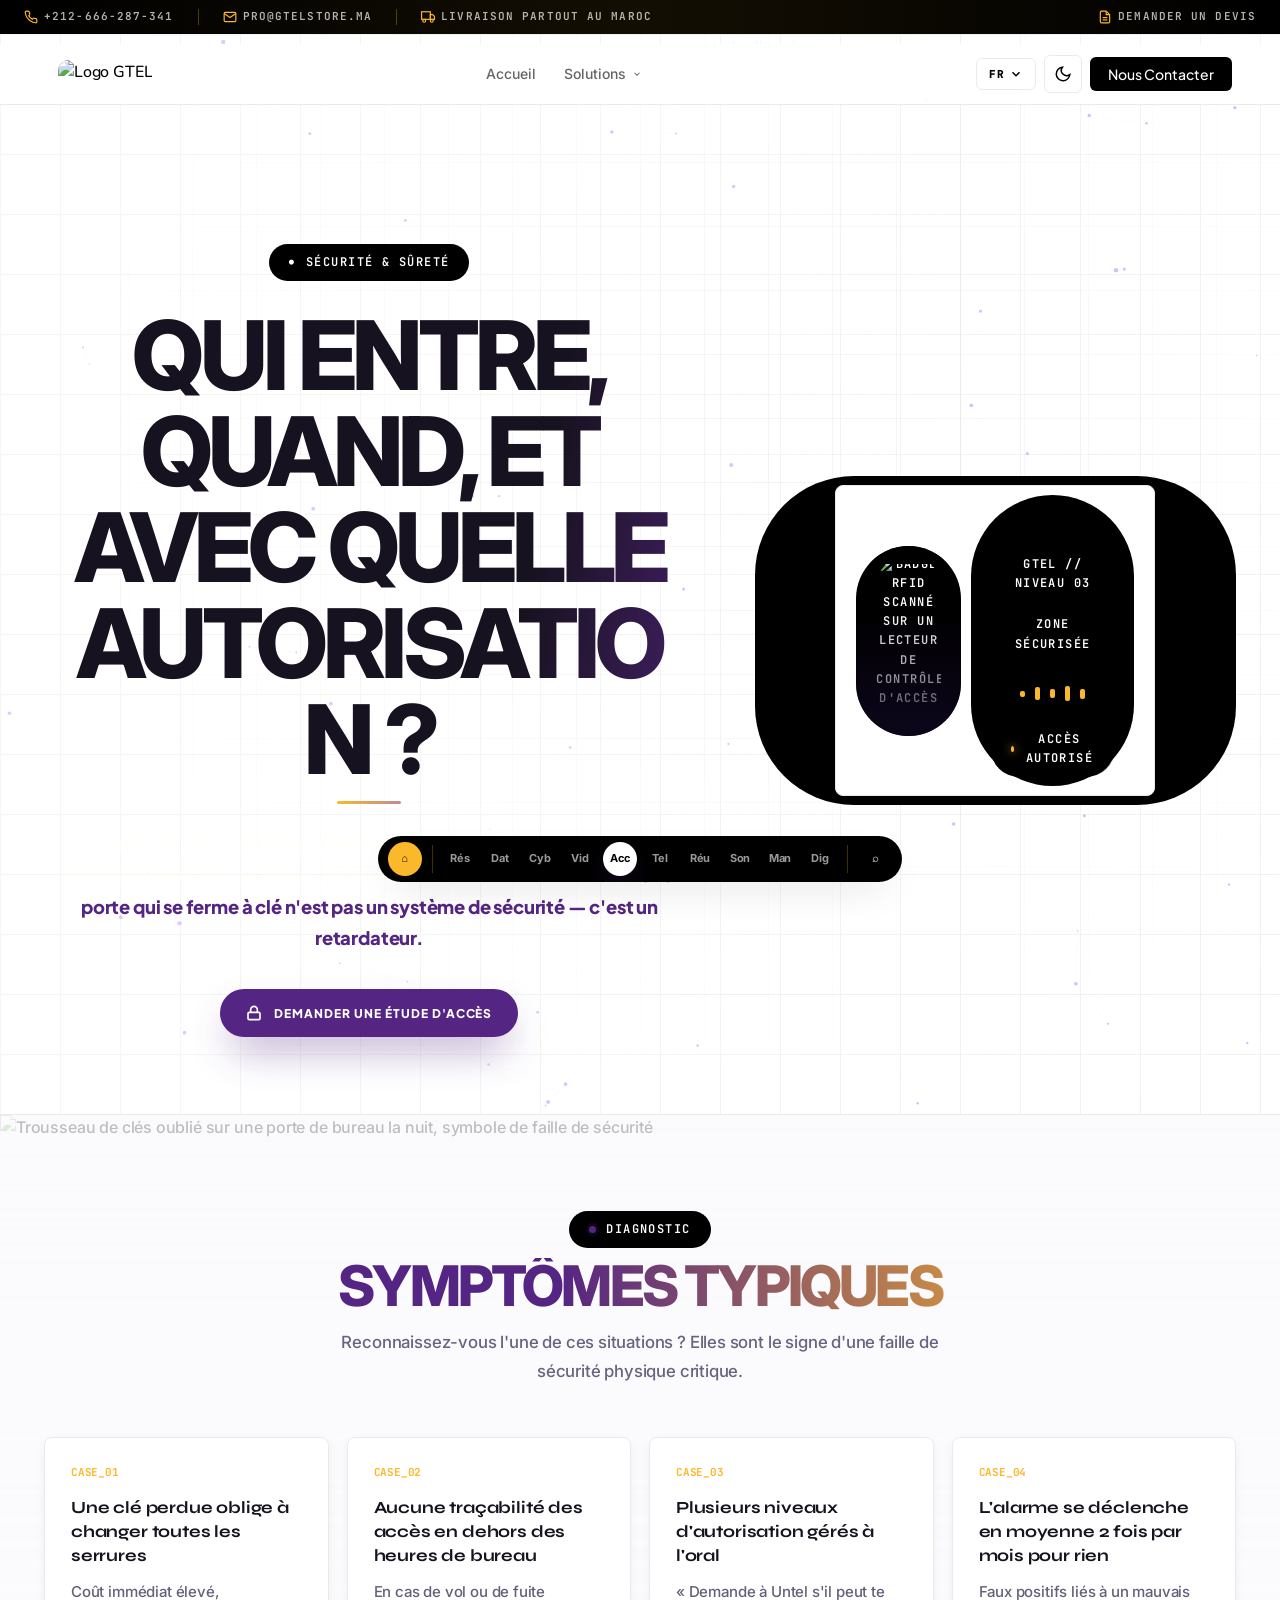
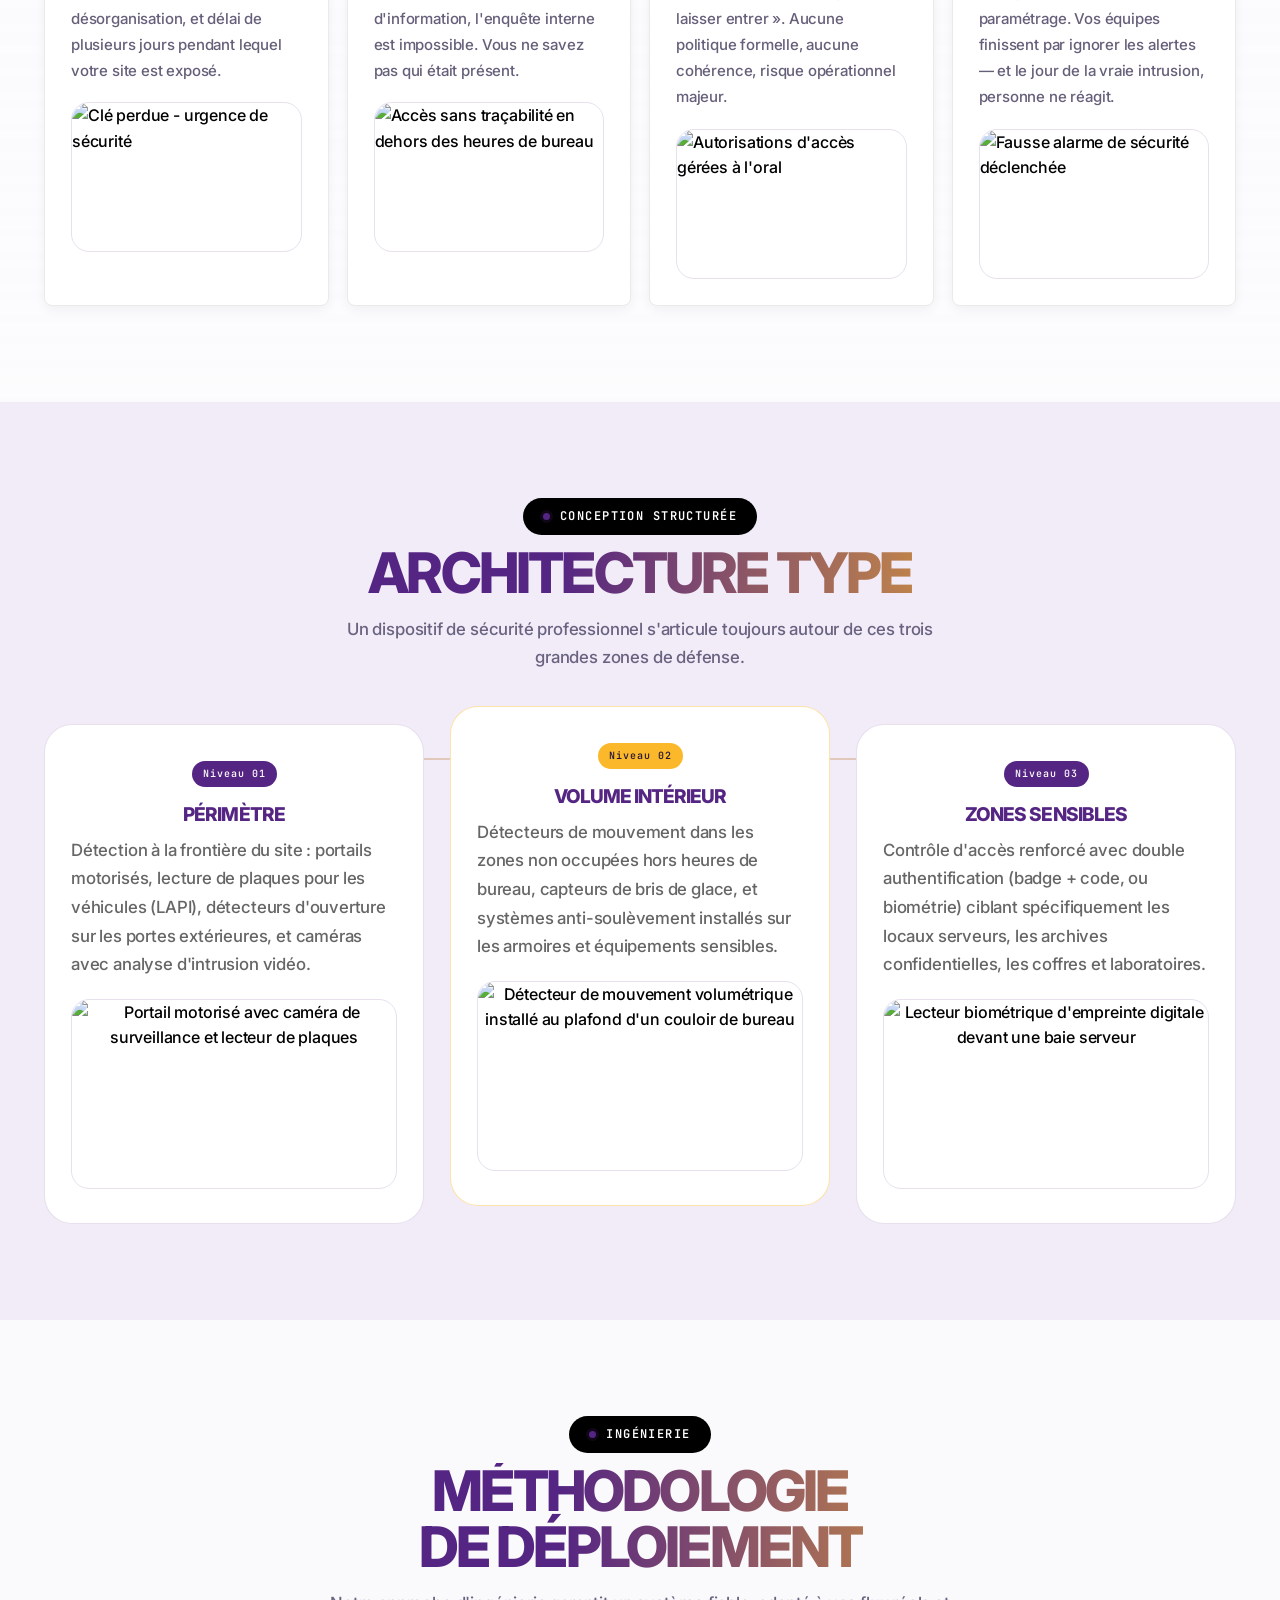
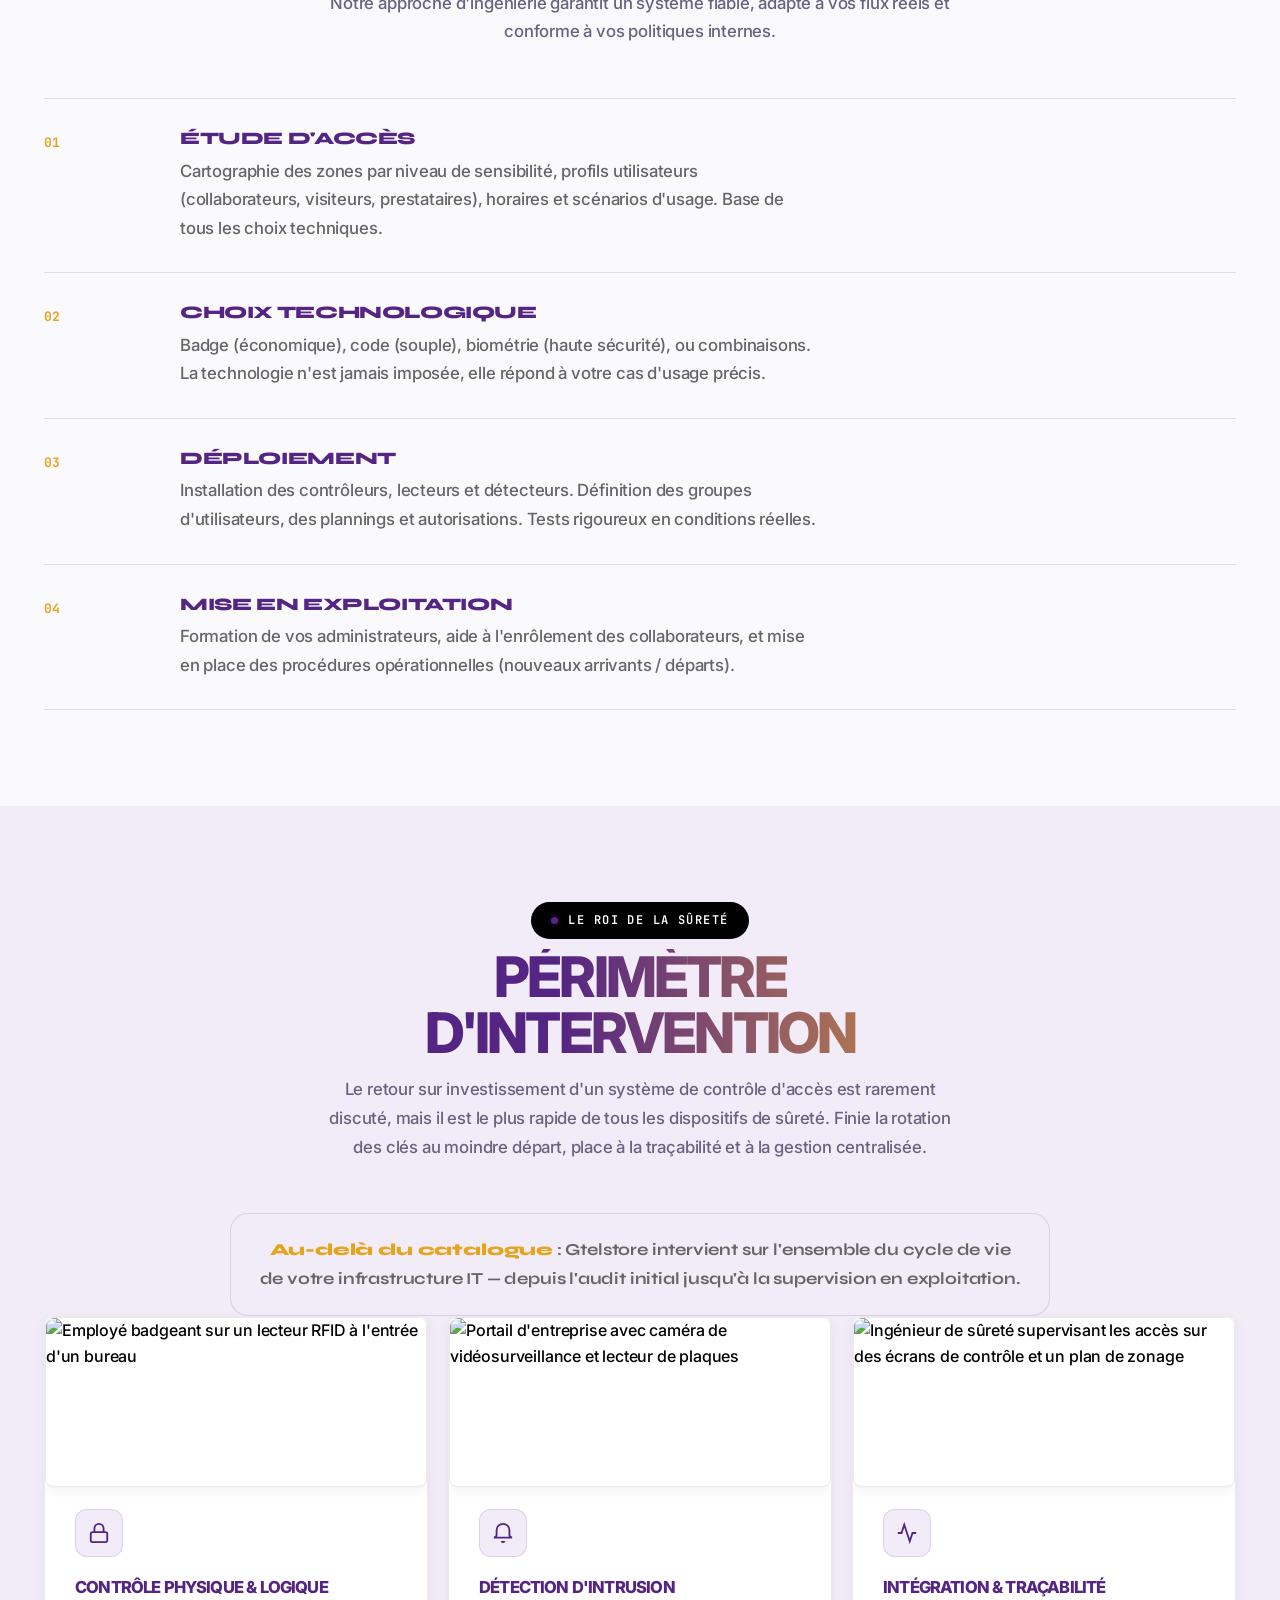
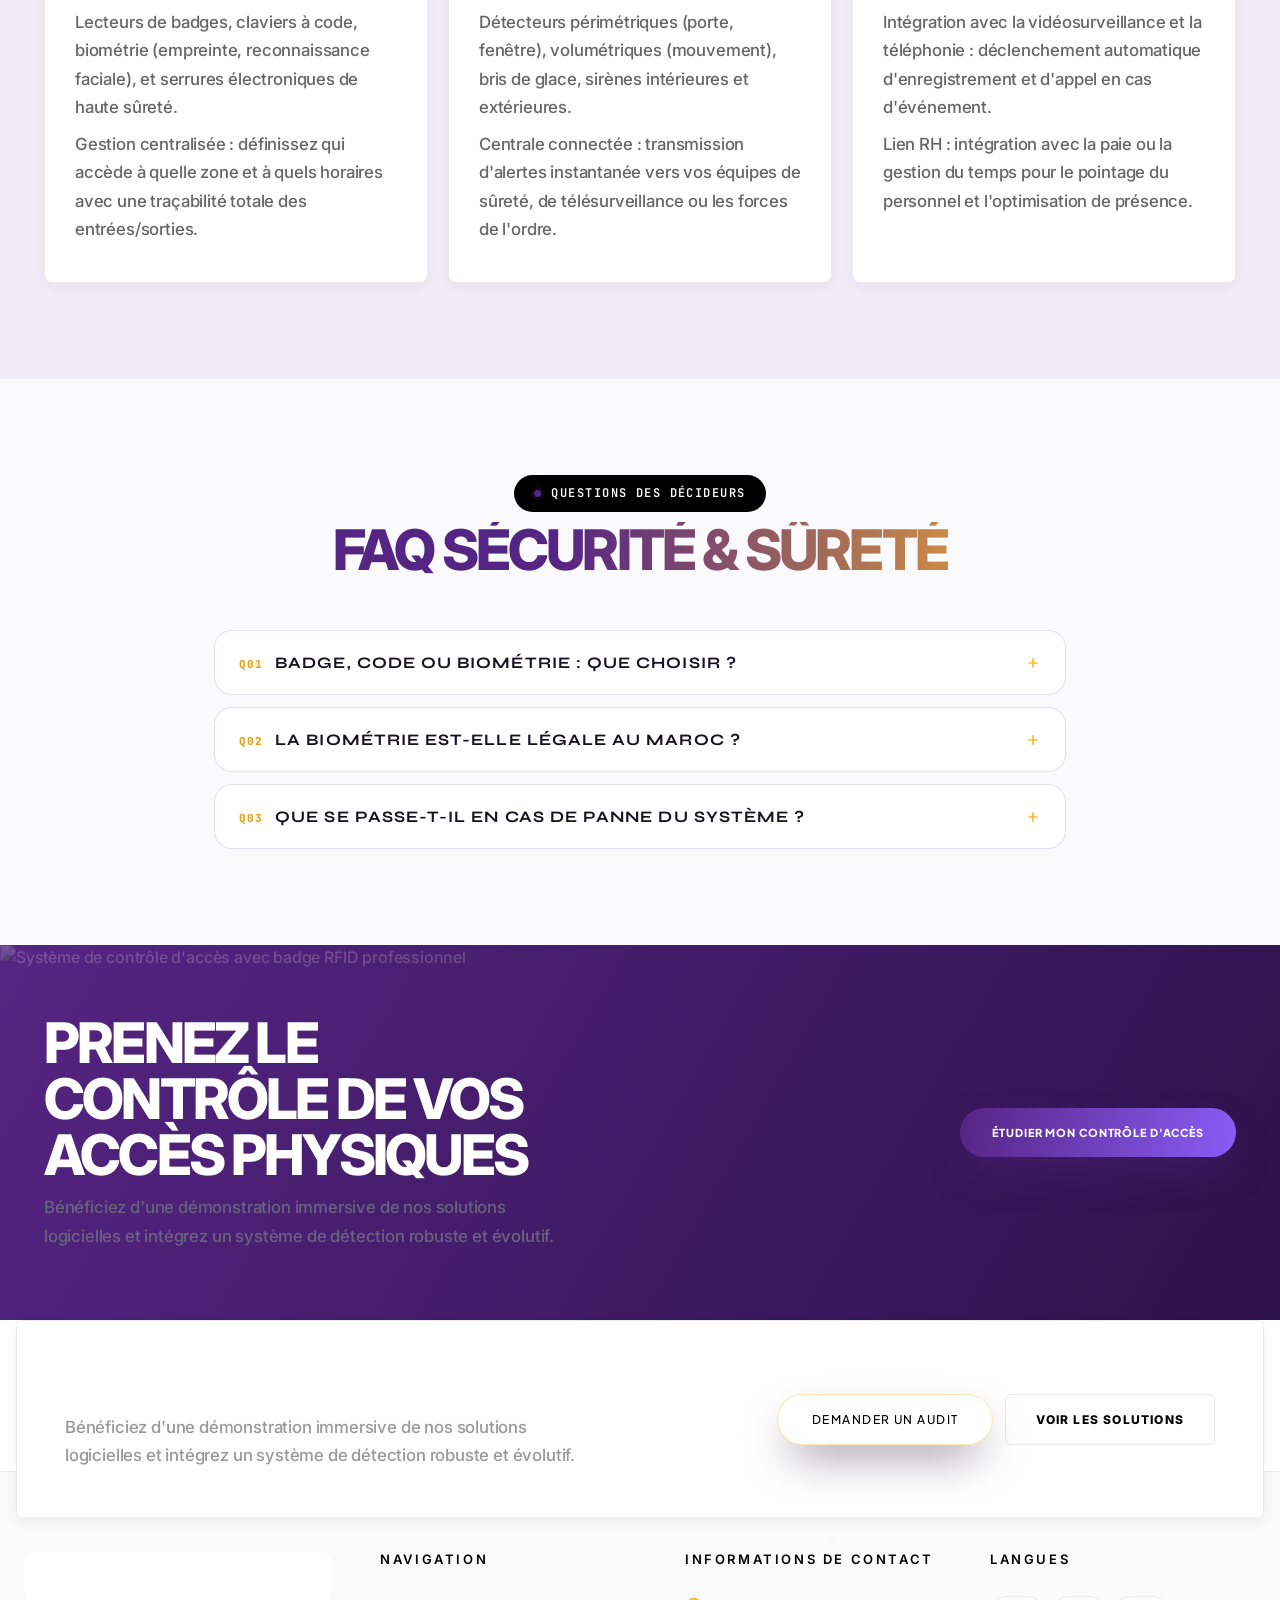
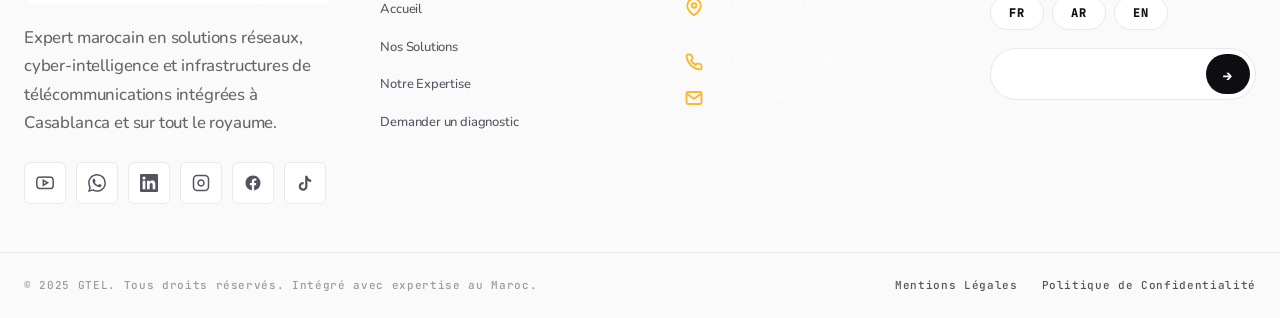
==== controle-acces.html @ 86f1c65b "Add files via upload" ====
<!DOCTYPE html>
<html lang="fr">
<head>
<meta charset="UTF-8">
<meta name="viewport" content="width=device-width, initial-scale=1.0">
<title>GTEL | Contrôle d'Accès & Détection d'Intrusion</title>
<meta name="description" content="Solutions de contrôle d'accès et détection d'intrusion : badges, biométrie, gestion des visiteurs, sécurité physique. Installation et maintenance pour entreprises au Maroc.">

<link rel="preconnect" href="https://fonts.googleapis.com">
<link rel="preconnect" href="https://fonts.gstatic.com" crossorigin>
<link href="https://fonts.googleapis.com/css2?family=Syne:wght@600;700;800&family=Nunito:wght@300;400;600;700;800&family=JetBrains+Mono:wght@400;500;600&display=swap" rel="stylesheet">

<link rel="stylesheet" href="styleca.css">

<script>document.documentElement.classList.add("gtel-shell-pending");</script>
<link rel="stylesheet" href="shared-components.css?v=3">
<link rel="stylesheet" href="gtel-unified-v5.css?v=6">
</head>
<body>

<!-- ============ HEADER ============ -->
<header id="site-header">
  <div class="header-bar">
    <a href="index.html" class="brand">
      <img src="image/image.webp" alt="Logo GTEL">
      <span class="badge-tag">DOSSIER://ACCESS</span>
    </a>

    <nav id="primary-nav">
      <a href="index.html" class="nav-link" data-i18n="nav.home">Accueil</a>
      <div class="has-drop">
        <a href="index.html#solutions" class="nav-link active" data-i18n="nav.solutions">Solutions</a>
        <div class="drop-panel">
          <a href="InfraDigitale.html" data-i18n="sol.infra">Infrastructure Digitale</a>
          <a href="infrastructure-reseau.html" data-i18n="sol.reseau">Infrastructure Réseau</a>
          <a href="datacenter.html" data-i18n="sol.datacenter">Datacenter</a>
          <a href="cybersecurite.html" data-i18n="sol.cyber">Cybersécurité</a>
          <a href="videosurveillance.html" data-i18n="sol.video">Vidéosurveillance</a>
          <a href="controle-acces.html" class="current" data-i18n="sol.acces">Contrôle d'Accès</a>
          <a href="telephonie-ip.html" data-i18n="sol.telephonie">Téléphonie IP</a>
          <a href="salles-reunion.html" data-i18n="sol.salles">Salles de Réunion</a>
          <a href="sonorisation.html" data-i18n="sol.sono">Sonorisation</a>
          <a href="services-manages.html" data-i18n="sol.manages">Services Managés</a>
        </div>
      </div>
    </nav>

    <div class="header-tools">
      <button class="icon-toggle" onclick="toggleTheme()" aria-label="Dark mode toggle">
        <svg class="moon" viewBox="0 0 24 24" fill="none" stroke="currentColor" stroke-width="2"><path d="M21 12.79A9 9 0 1 1 11.21 3 7 7 0 0 0 21 12.79z"></path></svg>
        <svg class="sun" viewBox="0 0 24 24" fill="none" stroke="currentColor" stroke-width="2"><circle cx="12" cy="12" r="5"></circle><line x1="12" y1="1" x2="12" y2="3"></line><line x1="12" y1="21" x2="12" y2="23"></line><line x1="4.22" y1="4.22" x2="5.64" y2="5.64"></line><line x1="18.36" y1="18.36" x2="19.78" y2="19.78"></line><line x1="1" y1="12" x2="3" y2="12"></line><line x1="21" y1="12" x2="23" y2="12"></line><line x1="4.22" y1="19.78" x2="5.64" y2="18.36"></line><line x1="18.36" y1="5.64" x2="19.78" y2="4.22"></line></svg>
      </button>

      <div class="lang-switcher">
        <button class="lang-current" id="current-lang-btn">
          <span id="current-lang-flag">🇫🇷</span>
          <span id="current-lang-code">FR</span>
        </button>
        <div class="lang-menu">
          <button class="lang-item" data-lang="fr" onclick="changeLanguage('fr')"><span>🇫🇷</span><span>Français</span></button>
          <button class="lang-item" data-lang="ar" onclick="changeLanguage('ar')"><span>🇲🇦</span><span>العربية</span></button>
          <button class="lang-item" data-lang="en" onclick="changeLanguage('en')"><span>🇬🇧</span><span>English</span></button>
        </div>
      </div>

      <button class="btn-cta" onclick="openQuoteModal('Contrôle d\'Accès')" data-i18n="nav.contact">Nous Contacter</button>

      <button id="mobile-toggle" aria-label="Menu"><span></span></button>
    </div>
  </div>
</header>

<div id="mobile-progress"><div id="mobile-progress-fill"></div></div>

<!-- ============ MOBILE FULLSCREEN MENU ============ -->
<div id="mobile-menu">
  <button id="mobile-close" aria-label="Fermer">&times;</button>
  <a href="index.html" data-i18n="nav.home">Accueil</a>
  <a href="index.html#solutions" data-i18n="nav.solutions">Solutions</a>
  <div class="sub-links">
    <a href="InfraDigitale.html" data-i18n="sol.infra">Infrastructure Digitale</a>
    <a href="infrastructure-reseau.html" data-i18n="sol.reseau">Infrastructure Réseau</a>
    <a href="datacenter.html" data-i18n="sol.datacenter">Datacenter</a>
    <a href="cybersecurite.html" data-i18n="sol.cyber">Cybersécurité</a>
    <a href="videosurveillance.html" data-i18n="sol.video">Vidéosurveillance</a>
    <a href="controle-acces.html" data-i18n="sol.acces">Contrôle d'Accès</a>
    <a href="telephonie-ip.html" data-i18n="sol.telephonie">Téléphonie IP</a>
    <a href="salles-reunion.html" data-i18n="sol.salles">Salles de Réunion</a>
    <a href="sonorisation.html" data-i18n="sol.sono">Sonorisation</a>
    <a href="services-manages.html" data-i18n="sol.manages">Services Managés</a>
  </div>
  <a href="#" onclick="openQuoteModal('Contrôle d\'Accès'); closeMobileMenu(); return false;" data-i18n="nav.contact">Nous Contacter</a>
</div>

<!-- ============ CLEARANCE RAIL (desktop signature nav) ============ -->
<nav id="clearance-rail">
  <div class="rail-node active" data-target="hero"><span class="rail-dot"></span><span class="rail-label" data-i18n="rail.hero">Accès</span></div>
  <div class="rail-node" data-target="diagnostic"><span class="rail-dot"></span><span class="rail-label" data-i18n="rail.diagnostic">Diagnostic</span></div>
  <div class="rail-node" data-target="zones"><span class="rail-dot"></span><span class="rail-label" data-i18n="rail.zones">Zones</span></div>
  <div class="rail-node" data-target="method"><span class="rail-dot"></span><span class="rail-label" data-i18n="rail.method">Méthode</span></div>
  <div class="rail-node" data-target="capabilities"><span class="rail-dot"></span><span class="rail-label" data-i18n="rail.capabilities">Capacités</span></div>
  <div class="rail-node" data-target="faq"><span class="rail-dot"></span><span class="rail-label" data-i18n="rail.faq">FAQ</span></div>
</nav>

<!-- ============ HERO ============ -->
<section id="hero">
  <canvas id="hero-canvas"></canvas>
  <div id="hero-photo-layer"><img src="image/badge-rfid-hero.webp" alt="Badge RFID sur lecteur de contrôle d'accès"></div>
  <div class="hero-grid-overlay"></div>
  <div class="wrap hero-inner">
    <div>
      <span class="hero-badge-chip" data-i18n="hero.badge">SÉCURITÉ & SÛRETÉ</span>
      <h1 data-i18n="hero.title">Qui entre, quand, et avec quelle autorisation ?</h1>
      <p class="hero-desc">
        <span data-i18n="hero.desc">Contrôle d'accès par badge, biométrie ou code, détection d'intrusion périmétrique et volumétrique, intégration avec la vidéosurveillance.</span>
        <strong data-i18n="hero.desc_strong"> Une porte qui se ferme à clé n'est pas un système de sécurité — c'est un retardateur.</strong>
      </p>
      <div class="hero-cta-row">
        <button class="scan-btn" onclick="openQuoteModal('Contrôle d\'Accès')">
          <svg width="16" height="16" viewBox="0 0 24 24" fill="none" stroke="currentColor" stroke-width="2.5"><rect x="3" y="11" width="18" height="11" rx="2"></rect><path d="M7 11V7a5 5 0 0 1 10 0v4"></path></svg>
          <span data-i18n="hero.cta">Demander une étude d'accès</span>
        </button>
      </div>
    </div>

    <div class="badge-visual">
      <div class="badge-card">
        <div class="badge-photo">
          <img src="image/badge-rfid-card.webp" alt="Badge RFID scanné sur un lecteur de contrôle d'accès">
          <span class="badge-scan-line"></span>
        </div>
        <div class="badge-body">
          <div class="badge-chip-icon"></div>
          <div class="badge-id" data-i18n="hero.badge_id">GTEL // NIVEAU 03</div>
          <div class="badge-name" data-i18n="hero.badge_name">ZONE SÉCURISÉE</div>
          <div class="badge-bars"><span></span><span></span><span></span><span></span><span></span></div>
          <div class="badge-status" data-i18n="hero.badge_status">ACCÈS AUTORISÉ</div>
        </div>
      </div>
    </div>
  </div>
</section>

<!-- ============ DIAGNOSTIC ============ -->
<section id="diagnostic">
  <div class="diag-bg"><img src="image/cle-oubliee-bg.webp" alt="Trousseau de clés oublié sur une porte de bureau la nuit, symbole de faille de sécurité"></div>
  <div class="wrap">
    <div class="section-head reveal">
      <span class="eyebrow" data-i18n="diag.eyebrow">Diagnostic</span>
      <h2 data-i18n="diag.title">Symptômes typiques</h2>
      <p data-i18n="diag.desc">Reconnaissez-vous l'une de ces situations ? Elles sont le signe d'une faille de sécurité physique critique.</p>
    </div>

    <div class="carousel-wrap" id="case-carousel-wrap">
      <button class="carousel-arrow prev" onclick="scrollCarousel('case-scroller',-1)" aria-label="Cas précédent" type="button">
        <svg viewBox="0 0 24 24" fill="none" stroke="currentColor" stroke-width="2.5"><polyline points="15 18 9 12 15 6"></polyline></svg>
      </button>
      <div class="case-scroller" id="case-scroller">
      <div class="case-card reveal">
        <span class="case-num">CASE_01</span>
        <div class="case-problem" data-i18n="diag1.problem">Une clé perdue oblige à changer toutes les serrures</div>
        <div class="case-impact" data-i18n="diag1.impact">Coût immédiat élevé, désorganisation, et délai de plusieurs jours pendant lequel votre site est exposé.</div>
        <div class="case-photo"><img src="image/ca1.webp" alt="Clé perdue - urgence de sécurité" loading="lazy"></div>
      </div>
      <div class="case-card reveal">
        <span class="case-num">CASE_02</span>
        <div class="case-problem" data-i18n="diag2.problem">Aucune traçabilité des accès en dehors des heures de bureau</div>
        <div class="case-impact" data-i18n="diag2.impact">En cas de vol ou de fuite d'information, l'enquête interne est impossible. Vous ne savez pas qui était présent.</div>
        <div class="case-photo"><img src="image/ca2.webp" alt="Accès sans traçabilité en dehors des heures de bureau" loading="lazy"></div>
      </div>
      <div class="case-card reveal">
        <span class="case-num">CASE_03</span>
        <div class="case-problem" data-i18n="diag3.problem">Plusieurs niveaux d'autorisation gérés à l'oral</div>
        <div class="case-impact" data-i18n="diag3.impact">« Demande à Untel s'il peut te laisser entrer ». Aucune politique formelle, aucune cohérence, risque opérationnel majeur.</div>
        <div class="case-photo"><img src="image/ca3.webp" alt="Autorisations d'accès gérées à l'oral" loading="lazy"></div>
      </div>
      <div class="case-card reveal">
        <span class="case-num">CASE_04</span>
        <div class="case-problem" data-i18n="diag4.problem">L'alarme se déclenche en moyenne 2 fois par mois pour rien</div>
        <div class="case-impact" data-i18n="diag4.impact">Faux positifs liés à un mauvais paramétrage. Vos équipes finissent par ignorer les alertes — et le jour de la vraie intrusion, personne ne réagit.</div>
        <div class="case-photo"><img src="image/ca4.webp" alt="Fausse alarme de sécurité déclenchée" loading="lazy"></div>
      </div>
      </div>
      <button class="carousel-arrow next" onclick="scrollCarousel('case-scroller',1)" aria-label="Cas suivant" type="button">
        <svg viewBox="0 0 24 24" fill="none" stroke="currentColor" stroke-width="2.5"><polyline points="9 18 15 12 9 6"></polyline></svg>
      </button>
    </div>
  </div>
</section>

<!-- ============ ZONES / ARCHITECTURE ============ -->
<section id="zones">
  <div class="wrap">
    <div class="section-head reveal">
      <span class="eyebrow" data-i18n="zones.eyebrow">Conception structurée</span>
      <h2 data-i18n="zones.title">Architecture type</h2>
      <p data-i18n="zones.desc">Un dispositif de sécurité professionnel s'articule toujours autour de ces trois grandes zones de défense.</p>
    </div>

    <div class="zone-track reveal">
      <div class="carousel-wrap" id="zone-carousel-wrap">
        <button class="carousel-arrow prev" onclick="scrollCarousel('zone-list',-1)" aria-label="Zone précédente" type="button">
          <svg viewBox="0 0 24 24" fill="none" stroke="currentColor" stroke-width="2.5"><polyline points="15 18 9 12 15 6"></polyline></svg>
        </button>
      <div class="zone-list" id="zone-list">
        <div class="zone-item">
          <span class="zone-level-tag" data-i18n="zone1.tag">Niveau 01</span>
          <h3 data-i18n="zone1.title">Périmètre</h3>
          <p data-i18n="zone1.desc">Détection à la frontière du site : portails motorisés, lecture de plaques pour les véhicules (LAPI), détecteurs d'ouverture sur les portes extérieures, et caméras avec analyse d'intrusion vidéo.</p>
          <div class="zone-item-media"><img class="gtel-photo" src="image/portail-perimetre.webp" alt="Portail motorisé avec caméra de surveillance et lecteur de plaques"></div>
        </div>
        <div class="zone-item level-2">
          <span class="zone-level-tag" data-i18n="zone2.tag">Niveau 02</span>
          <h3 data-i18n="zone2.title">Volume Intérieur</h3>
          <p data-i18n="zone2.desc">Détecteurs de mouvement dans les zones non occupées hors heures de bureau, capteurs de bris de glace, et systèmes anti-soulèvement installés sur les armoires et équipements sensibles.</p>
          <div class="zone-item-media"><img class="gtel-photo" src="image/detecteur-mouvement.webp" alt="Détecteur de mouvement volumétrique installé au plafond d'un couloir de bureau"></div>
        </div>
        <div class="zone-item">
          <span class="zone-level-tag" data-i18n="zone3.tag">Niveau 03</span>
          <h3 data-i18n="zone3.title">Zones Sensibles</h3>
          <p data-i18n="zone3.desc">Contrôle d'accès renforcé avec double authentification (badge + code, ou biométrie) ciblant spécifiquement les locaux serveurs, les archives confidentielles, les coffres et laboratoires.</p>
          <div class="zone-item-media"><img class="gtel-photo" src="image/biometrie-empreinte.webp" alt="Lecteur biométrique d'empreinte digitale devant une baie serveur"></div>
        </div>
      </div>
        <button class="carousel-arrow next" onclick="scrollCarousel('zone-list',1)" aria-label="Zone suivante" type="button">
          <svg viewBox="0 0 24 24" fill="none" stroke="currentColor" stroke-width="2.5"><polyline points="9 18 15 12 9 6"></polyline></svg>
        </button>
      </div>
    </div>
  </div>
</section>

<!-- ============ METHOD ============ -->
<section id="method">
  <div class="wrap">
    <div class="section-head reveal">
      <span class="eyebrow" data-i18n="method.eyebrow">Ingénierie</span>
      <h2 data-i18n="method.title">Méthodologie de déploiement</h2>
      <p data-i18n="method.desc">Notre approche d'ingénierie garantit un système fiable, adapté à vos flux réels et conforme à vos politiques internes.</p>
    </div>

    <div class="timeline reveal">
      <div class="tl-step">
        <div class="tl-num">01</div>
        <div class="tl-body"><h4 data-i18n="step1.title">Étude d'accès</h4><p data-i18n="step1.desc">Cartographie des zones par niveau de sensibilité, profils utilisateurs (collaborateurs, visiteurs, prestataires), horaires et scénarios d'usage. Base de tous les choix techniques.</p></div>
      </div>
      <div class="tl-step">
        <div class="tl-num">02</div>
        <div class="tl-body"><h4 data-i18n="step2.title">Choix technologique</h4><p data-i18n="step2.desc">Badge (économique), code (souple), biométrie (haute sécurité), ou combinaisons. La technologie n'est jamais imposée, elle répond à votre cas d'usage précis.</p></div>
      </div>
      <div class="tl-step">
        <div class="tl-num">03</div>
        <div class="tl-body"><h4 data-i18n="step3.title">Déploiement</h4><p data-i18n="step3.desc">Installation des contrôleurs, lecteurs et détecteurs. Définition des groupes d'utilisateurs, des plannings et autorisations. Tests rigoureux en conditions réelles.</p></div>
      </div>
      <div class="tl-step">
        <div class="tl-num">04</div>
        <div class="tl-body"><h4 data-i18n="step4.title">Mise en exploitation</h4><p data-i18n="step4.desc">Formation de vos administrateurs, aide à l'enrôlement des collaborateurs, et mise en place des procédures opérationnelles (nouveaux arrivants / départs).</p></div>
      </div>
    </div>
  </div>
</section>

<!-- ============ CAPABILITIES ============ -->
<section id="capabilities">
  <div class="wrap">
    <div class="section-head reveal">
      <span class="eyebrow" data-i18n="cap.eyebrow">Le ROI de la sûreté</span>
      <h2 data-i18n="cap.title">Périmètre d'intervention</h2>
      <p data-i18n="cap.desc">Le retour sur investissement d'un système de contrôle d'accès est rarement discuté, mais il est le plus rapide de tous les dispositifs de sûreté. Finie la rotation des clés au moindre départ, place à la traçabilité et à la gestion centralisée.</p>
    </div>

    <div class="catalog-statement reveal">
      <p><strong>Au-delà du catalogue</strong> : Gtelstore intervient sur l'ensemble du cycle de vie de votre infrastructure IT — depuis l'audit initial jusqu'à la supervision en exploitation.</p>
    </div>

    <div class="spec-scroller">
      <div class="spec-card reveal">
        <div class="spec-card-media"><img class="gtel-photo" src="image/badge-rfid-capabilities.webp" alt="Employé badgeant sur un lecteur RFID à l'entrée d'un bureau"></div>
        <div class="spec-icon"><svg viewBox="0 0 24 24" fill="none" stroke="currentColor" stroke-width="2"><rect x="3" y="11" width="18" height="11" rx="2" ry="2"></rect><path d="M7 11V7a5 5 0 0 1 10 0v4"></path></svg></div>
        <h3 data-i18n="cap1.title">Contrôle Physique & Logique</h3>
        <p data-i18n="cap1.desc1">Lecteurs de badges, claviers à code, biométrie (empreinte, reconnaissance faciale), et serrures électroniques de haute sûreté.</p>
        <p data-i18n="cap1.desc2">Gestion centralisée : définissez qui accède à quelle zone et à quels horaires avec une traçabilité totale des entrées/sorties.</p>
      </div>
      <div class="spec-card reveal">
        <div class="spec-card-media"><img class="gtel-photo" src="image/portail-intrusion.webp" alt="Portail d'entreprise avec caméra de vidéosurveillance et lecteur de plaques"></div>
        <div class="spec-icon"><svg viewBox="0 0 24 24" fill="none" stroke="currentColor" stroke-width="2"><path d="M22 17H2a3 3 0 0 0 3-3V9a7 7 0 0 1 14 0v5a3 3 0 0 0 3 3zm-8.27 4a2 2 0 0 1-3.46 0"></path></svg></div>
        <h3 data-i18n="cap2.title">Détection d'Intrusion</h3>
        <p data-i18n="cap2.desc1">Détecteurs périmétriques (porte, fenêtre), volumétriques (mouvement), bris de glace, sirènes intérieures et extérieures.</p>
        <p data-i18n="cap2.desc2">Centrale connectée : transmission d'alertes instantanée vers vos équipes de sûreté, de télésurveillance ou les forces de l'ordre.</p>
      </div>
      <div class="spec-card reveal">
        <div class="spec-card-media"><img class="gtel-photo" src="image/salle-controle.webp" alt="Ingénieur de sûreté supervisant les accès sur des écrans de contrôle et un plan de zonage"></div>
        <div class="spec-icon"><svg viewBox="0 0 24 24" fill="none" stroke="currentColor" stroke-width="2"><polyline points="22 12 18 12 15 21 9 3 6 12 2 12"></polyline></svg></div>
        <h3 data-i18n="cap3.title">Intégration & Traçabilité</h3>
        <p data-i18n="cap3.desc1">Intégration avec la vidéosurveillance et la téléphonie : déclenchement automatique d'enregistrement et d'appel en cas d'événement.</p>
        <p data-i18n="cap3.desc2">Lien RH : intégration avec la paie ou la gestion du temps pour le pointage du personnel et l'optimisation de présence.</p>
      </div>
    </div>
  </div>
</section>

<!-- ============ FAQ ============ -->
<section id="faq">
  <div class="wrap" style="max-width:900px;">
    <div class="section-head reveal">
      <span class="eyebrow" data-i18n="faq.eyebrow">Questions des décideurs</span>
      <h2 data-i18n="faq.title">FAQ Sécurité & Sûreté</h2>
    </div>

    <div class="faq-list reveal">
      <div class="faq-row">
        <button class="faq-q" aria-expanded="false" onclick="toggleFAQ(this)">
          <span><span class="q-index">Q01</span><span class="q-text" data-i18n="faq1.q">Badge, code ou biométrie : que choisir ?</span></span>
          <svg class="faq-icon" viewBox="0 0 24 24" fill="none" stroke="currentColor" stroke-width="2.5"><line x1="12" y1="5" x2="12" y2="19"></line><line x1="5" y1="12" x2="19" y2="12"></line></svg>
        </button>
        <div class="faq-a"><p data-i18n="faq1.a">Le badge reste le standard pour 80 % des cas (économique, fiable, gérable à grande échelle). Le code est intéressant en complément (visiteurs, prestataires temporaires). La biométrie se justifie pour les zones critiques (datacenter, coffres, zones de production sensibles) où le risque de prêt de badge est inacceptable. Le bon choix est souvent une combinaison de ces technologies selon les zones.</p></div>
      </div>
      <div class="faq-row">
        <button class="faq-q" aria-expanded="false" onclick="toggleFAQ(this)">
          <span><span class="q-index">Q02</span><span class="q-text" data-i18n="faq2.q">La biométrie est-elle légale au Maroc ?</span></span>
          <svg class="faq-icon" viewBox="0 0 24 24" fill="none" stroke="currentColor" stroke-width="2.5"><line x1="12" y1="5" x2="12" y2="19"></line><line x1="5" y1="12" x2="19" y2="12"></line></svg>
        </button>
        <div class="faq-a"><p data-i18n="faq2.a">Oui, sous conditions. La CNDP encadre strictement l'usage de la biométrie : nécessité, proportionnalité, déclaration préalable et durée de conservation. Nous vous accompagnons techniquement dans cette démarche de conformité. Pour la majorité des cas (contrôle d'accès en zone très sensible), c'est parfaitement réalisable.</p></div>
      </div>
      <div class="faq-row">
        <button class="faq-q" aria-expanded="false" onclick="toggleFAQ(this)">
          <span><span class="q-index">Q03</span><span class="q-text" data-i18n="faq3.q">Que se passe-t-il en cas de panne du système ?</span></span>
          <svg class="faq-icon" viewBox="0 0 24 24" fill="none" stroke="currentColor" stroke-width="2.5"><line x1="12" y1="5" x2="12" y2="19"></line><line x1="5" y1="12" x2="19" y2="12"></line></svg>
        </button>
        <div class="faq-a"><p data-i18n="faq3.a">Tous les systèmes professionnels intègrent une logique de défaillance sécurisée. Selon le paramétrage et la réglementation incendie, en cas de panne d'alimentation, les portes restent fermées (pour les zones hautement sensibles) ou s'ouvrent (pour les issues de secours). De plus, les contrôleurs de portes disposent d'une mémoire locale et de batteries qui leur permettent de fonctionner en totale autonomie même si le serveur central est indisponible.</p></div>
      </div>
    </div>
  </div>
</section>

<!-- ============ CTA FINAL ============ -->
<section id="cta-final">
  <div id="cta-final-photo"><img src="image/badge-rfid-cta.webp" alt="Système de contrôle d'accès avec badge RFID professionnel"></div>
  <div class="wrap cta-inner">
    <div>
      <h2 data-i18n="cta.title">Prenez le contrôle de vos accès physiques</h2>
      <p data-i18n="cta.desc">Bénéficiez d'une démonstration immersive de nos solutions logicielles et intégrez un système de détection robuste et évolutif.</p>
    </div>
    <button class="btn-cta gold" onclick="openQuoteModal('Contrôle d\'Accès')" data-i18n="cta.button">Étudier mon contrôle d'accès</button>
  </div>
</section>

<!-- ============ FOOTER ============ -->
<footer>
  <div class="wrap">
    <div class="footer-grid">
      <div>
        <a href="index.html"><img src="https://gtelstore.ma/wp-content/uploads/2024/10/GTEL-STORE-BLANC.png" alt="Logo GTEL"></a>
        <p data-i18n="footer.desc">Expert marocain en solutions réseaux, cyber-intelligence et infrastructures de télécommunications intégrées à Casablanca et sur tout le royaume.</p>
        <div class="social-row">
          <a href="https://web.facebook.com/GtelecomTech?_rdc=1&_rdr#" target="_blank" aria-label="Facebook"><svg viewBox="0 0 24 24" fill="currentColor"><path d="M18 2h-3a5 5 0 0 0-5 5v3H7v4h3v8h4v-8h3l1-4h-4V7a1 1 0 0 1 1-1h3z"></path></svg></a>
          <a href="https://ma.linkedin.com/company/gtelstore" target="_blank" aria-label="LinkedIn"><svg viewBox="0 0 24 24" fill="currentColor"><path d="M16 8a6 6 0 0 1 6 6v7h-4v-7a2 2 0 0 0-2-2 2 2 0 0 0-2 2v7h-4v-7a6 6 0 0 1 6-6z"></path><rect x="2" y="9" width="4" height="12"></rect><circle cx="4" cy="4" r="2"></circle></svg></a>
          <a href="https://www.instagram.com/gtelstore/" target="_blank" aria-label="Instagram"><svg viewBox="0 0 24 24" fill="none" stroke="currentColor" stroke-width="2"><rect x="2" y="2" width="20" height="20" rx="5" ry="5"></rect><path d="M16 11.37A4 4 0 1 1 12.63 8 4 4 0 0 1 16 11.37z"></path><line x1="17.5" y1="6.5" x2="17.51" y2="6.5"></line></svg></a>
          <a href="https://www.tiktok.com/@gtelstore" target="_blank" aria-label="TikTok"><svg viewBox="0 0 24 24" fill="currentColor"><path d="M9 12a4 4 0 1 0 4 4V4a5 5 0 0 0 5 5v4a9 9 0 1 1-9-9z"></path></svg></a>
          <a href="https://www.youtube.com/channel/UCglE90LPV-4MBtI3njcxhLA" target="_blank" aria-label="YouTube">
  <svg viewBox="0 0 24 24" fill="currentColor" width="24" height="24">
    <path d="M23.498 6.186a3.016 3.016 0 0 0-2.122-2.136C19.505 3.545 12 3.545 12 3.545s-7.505 0-9.377.505A3.017 3.017 0 0 0 .502 6.186C0 8.07 0 12 0 12s0 3.93.502 5.814a3.016 3.016 0 0 0 2.122 2.136c1.871.505 9.376.505 9.376.505s7.505 0 9.377-.505a3.015 3.015 0 0 0 2.122-2.136C24 15.93 24 12 24 12s0-3.93-.502-5.814zM9.545 15.568V8.432L15.818 12l-6.273 3.568z"/>
  </svg>
</a>
<a href="https://web.whatsapp.com/send?phone=+212%20666-287341" target="_blank" aria-label="WhatsApp"><svg viewBox="0 0 24 24" fill="currentColor"><path d="M17.472 14.382c-.297-.149-1.758-.867-2.03-.967-.273-.099-.471-.148-.67.15-.197.297-.767.966-.94 1.164-.173.199-.347.223-.644.075-.297-.15-1.255-.463-2.39-1.475-.883-.788-1.48-1.761-1.653-2.059-.173-.297-.018-.458.13-.606.134-.133.298-.347.446-.52.149-.174.198-.298.298-.497.099-.198.05-.371-.025-.52-.075-.149-.669-1.612-.916-2.207-.242-.579-.487-.5-.669-.51-.173-.008-.371-.01-.57-.01-.198 0-.52.074-.792.372-.272.297-1.04 1.016-1.04 2.479 0 1.462 1.065 2.875 1.213 3.074.149.198 2.096 3.2 5.077 4.487.709.306 1.262.489 1.694.625.712.227 1.36.195 1.871.118.571-.085 1.758-.719 2.006-1.413.248-.694.248-1.289.173-1.413-.074-.124-.272-.198-.57-.347m-5.421 7.403h-.004a9.87 9.87 0 0 1-5.031-1.378l-.361-.214-3.741.982.998-3.648-.235-.374a9.86 9.86 0 0 1-1.51-5.26c.001-5.45 4.436-9.884 9.888-9.884 2.64 0 5.122 1.03 6.988 2.898a9.825 9.825 0 0 1 2.893 6.994c-.003 5.45-4.437 9.884-9.885 9.884m8.413-18.297A11.815 11.815 0 0 0 12.05 0C5.495 0 .16 5.335.157 11.892c0 2.096.547 4.142 1.588 5.945L.057 24l6.305-1.654a11.882 11.882 0 0 0 5.683 1.448h.005c6.554 0 11.89-5.335 11.893-11.893a11.821 11.821 0 0 0-3.48-8.413z"></path></svg></a>
        </div>
      </div>

      <div>
        <h4 data-i18n="footer.nav_title">Navigation</h4>
        <ul>
          <li><a href="index.html" data-i18n="footer.nav_home">Accueil</a></li>
          <li><a href="index.html#solutions" data-i18n="footer.nav_solutions">Nos Solutions</a></li>
          <li><a href="#" onclick="openQuoteModal('Devis Footer'); return false;" data-i18n="footer.nav_diag">Demander un diagnostic</a></li>
        </ul>
      </div>

      <div>
        <h4 data-i18n="footer.contact_title">Informations de contact</h4>
        <ul class="footer-contact">
          <li><svg viewBox="0 0 24 24" fill="none" stroke="currentColor" stroke-width="2.5"><path d="M21 10c0 7-9 13-9 13s-9-6-9-13a9 9 0 0 1 18 0z"></path><circle cx="12" cy="10" r="3"></circle></svg><span>241, Boulevard Emile Zola, 5ème étage Bureau 10, 20082 Casablanca</span></li>
          <li><svg viewBox="0 0 24 24" fill="none" stroke="currentColor" stroke-width="2.5"><path d="M22 16.92v3a2 2 0 0 1-2.18 2 19.79 19.79 0 0 1-8.63-3.07 19.5 19.5 0 0 1-6-6 19.79 19.79 0 0 1-3.07-8.67A2 2 0 0 1 4.11 2h3a2 2 0 0 1 2 1.72 12.84 12.84 0 0 0 .7 2.81 2 2 0 0 1-.45 2.11L8.09 9.91a16 16 0 0 0 6 6l1.27-1.27a2 2 0 0 1 2.11-.45 12.84 12.84 0 0 0 2.81.7A2 2 0 0 1 22 16.92z"></path></svg><span>+212-666287341</span></li>
          <li><svg viewBox="0 0 24 24" fill="none" stroke="currentColor" stroke-width="2.5"><path d="M4 4h16c1.1 0 2 .9 2 2v12c0 1.1-.9 2-2 2H4c-1.1 0-2-.9-2-2V6c0-1.1.9-2 2-2z"></path><polyline points="22,6 12,13 2,6"></polyline></svg><span>pro@gtelstore.ma</span></li>
        </ul>
      </div>

      <div>
        <h4 data-i18n="footer.lang_title">Langues</h4>
        <div class="footer-lang-row">
          <button data-lang="fr" onclick="changeLanguage('fr')">FR</button>
          <button data-lang="ar" onclick="changeLanguage('ar')">AR</button>
          <button data-lang="en" onclick="changeLanguage('en')">EN</button>
        </div>
      </div>
    </div>

    <div class="footer-bottom">
      <div data-i18n="footer.copyright">© 2025 GTEL. Tous droits réservés. Intégré avec expertise au Maroc.</div>
      <div style="display:flex; gap:20px;">
        <a href="#" data-i18n="footer.legal">Mentions Légales</a>
        <a href="#" data-i18n="footer.privacy">Politique de Confidentialité</a>
      </div>
    </div>
  </div>
</footer>

<!-- ============ MODAL ============ -->
<div id="modal-overlay">
  <div class="modal-box">
    <button class="modal-close" onclick="closeQuoteModal()">&times;</button>
    <div class="modal-inner">
      <div class="modal-tag" data-i18n="modal.tag">Demande d'étude & contact</div>
      <h3 data-i18n="modal.title">Demande de Devis</h3>
      <p data-i18n="modal.desc">Demandez l'intervention d'un ingénieur GTEL. Traitement sous 24h.</p>

      <form id="gtel-quote-form" onsubmit="handleQuoteSubmit(event)">
        <div class="form-grid">
          <div class="field">
            <label data-i18n="modal.name">Nom / Entreprise *</label>
            <input type="text" id="quote-name" required>
          </div>
          <div class="field">
            <label data-i18n="modal.phone">Téléphone *</label>
            <input type="tel" id="quote-phone" required>
          </div>
        </div>
        <div class="field">
          <label data-i18n="modal.email">Email *</label>
          <input type="email" id="quote-email" required>
        </div>
        <div class="field">
          <label data-i18n="modal.service">Solution ciblée</label>
          <select id="quote-service">
            <option value="Infrastructure Réseau">Infrastructure Réseau</option>
            <option value="Datacenter">Datacenter / Serveurs</option>
            <option value="Cybersécurité">Cybersécurité</option>
            <option value="Vidéosurveillance">Vidéosurveillance</option>
            <option value="Contrôle d'Accès">Contrôle d'Accès & Intrusion</option>
            <option value="Téléphonie IP">Téléphonie IP</option>
            <option value="Salles de Réunion">Salles de Réunion</option>
            <option value="Sonorisation">Sonorisation</option>
            <option value="Services Managés">Services Managés</option>
          </select>
        </div>
        <button type="submit" class="submit-btn" data-i18n="modal.submit">Envoyer</button>
      </form>
    </div>
  </div>
</div>

<!-- ============ TOAST ============ -->
<div id="toast">
  <svg viewBox="0 0 24 24" fill="none" stroke="currentColor" stroke-width="2.5"><path d="M22 11.08V12a10 10 0 1 1-5.93-9.14"></path><polyline points="22 4 12 14.01 9 11.01"></polyline></svg>
  <div class="toast-msg" id="toast-msg" data-i18n="toast.success">Demande Envoyée !</div>
</div>

<script>
  function scrollCarousel(id, dir){
    var el = document.getElementById(id);
    if(!el) return;
    var card = el.querySelector('.case-card, .zone-item');
    var gap = 16;
    var amount = card ? (card.getBoundingClientRect().width + gap) : el.clientWidth * 0.8;
    if (document.documentElement.getAttribute('dir') === 'rtl') dir = -dir;
    el.scrollBy({ left: dir * amount, behavior: 'smooth' });
  }
</script>
<script src="translationsca.js"></script>
<script src="scriptca.js"></script>

<script src="shared-nav.js?v=6"></script>
</body>
</html>
---- styleca.css ----
/* ============================================================
   GTEL — CONTRÔLE D'ACCÈS & DÉTECTION D'INTRUSION
   Design : "Registre d'Accès" — dossier de sécurité, rail de
   progression, fiches de clairance. Palette GTEL conservée.
   ============================================================ */

@import url('https://fonts.googleapis.com/css2?family=Syne:wght@600;700;800&family=Nunito:wght@300;400;600;700;800&family=JetBrains+Mono:wght@400;500;600&display=swap');

/* ---------- Tokens ---------- */
:root{
  --c-purple:#552583;
  --c-purple-dark:#2D1149;
  --c-purple-light:#8B5CF6;
  --c-gold:#FBB82B;
  --c-gold-hover:#e5a41c;

  --bg:#FAF9FC;
  --surface:#FFFFFF;
  --surface-2:#F1ECF8;
  --text:#17121F;
  --text-muted:#665F7A;
  --border:rgba(85,37,131,0.14);
  --shadow-color:rgba(45,17,73,0.12);
  --rail-track:rgba(85,37,131,0.12);

  --radius-s:10px;
  --radius-m:18px;
  --radius-l:28px;

  --font-display:'Syne',sans-serif;
  --font-body:'Nunito',sans-serif;
  --font-mono:'JetBrains Mono',monospace;

  color-scheme: light;
}

[data-theme="dark"]{
  --c-purple-light:#A47CEE;
  --bg:#0C0A12;
  --surface:#1B1626;
  --surface-2:#16121F;
  --text:#F4F1FA;
  --text-muted:#A79CC4;
  --border:rgba(255,255,255,0.09);
  --shadow-color:rgba(0,0,0,0.5);
  --rail-track:rgba(139,92,246,0.22);
  color-scheme: dark;
}

*{box-sizing:border-box; margin:0; padding:0;}
html{scroll-behavior:smooth;}
html[dir="rtl"] body{direction:rtl;}

html{font-size:100%;} /* 1rem = 16px, base de référence lisible */

body{
  background:var(--bg);
  color:var(--text);
  font-family:var(--font-body);
  font-size:16px;
  font-weight:500;
  line-height:1.6;
  -webkit-font-smoothing:antialiased;
  overflow-x:hidden;
  transition:background .4s ease, color .4s ease;
}

img{max-width:100%; display:block;}
a{color:inherit; text-decoration:none;}
button{font-family:inherit; cursor:pointer; border:none; background:none; color:inherit;}
ul{list-style:none;}

::-webkit-scrollbar{width:8px;}
::-webkit-scrollbar-track{background:var(--surface-2);}
::-webkit-scrollbar-thumb{background:var(--c-purple-light); border-radius:99px;}

.eyebrow{
  font-family:var(--font-mono);
  font-size:11px;
  letter-spacing:.12em;
  text-transform:uppercase;
  color:var(--c-purple);
  display:inline-flex;
  align-items:center;
  gap:8px;
}
[data-theme="dark"] .eyebrow{color:var(--c-gold);}
.eyebrow::before{
  content:'';
  width:7px; height:7px; border-radius:50%;
  background:var(--c-purple);
  box-shadow:0 0 0 3px rgba(85,37,131,.18);
}
[data-theme="dark"] .eyebrow::before{
  background:var(--c-gold);
  box-shadow:0 0 0 3px rgba(251,184,43,.2);
}

.section-head{max-width:640px; margin:0 auto 52px; text-align:center;}
.section-head .eyebrow{justify-content:center;}
.section-head h2{
  font-family:var(--font-display);
  font-weight:800;
  font-size:clamp(28px,4vw,42px);
  letter-spacing:-.01em;
  text-transform:uppercase;
  margin:10px 0 14px;
  background:linear-gradient(90deg, var(--c-purple) 15%, var(--c-gold) 50%, var(--c-purple) 85%);
  background-size:250% auto;
  -webkit-background-clip:text; background-clip:text; -webkit-text-fill-color:transparent; color:transparent;
  animation:title-shine 6s linear infinite;
  overflow-wrap:break-word; word-break:break-word; hyphens:auto;
}
[data-theme="dark"] .section-head h2{
  background:linear-gradient(90deg, var(--c-purple-light) 15%, var(--c-gold) 50%, var(--c-purple-light) 85%);
  background-size:250% auto; -webkit-background-clip:text; background-clip:text; -webkit-text-fill-color:transparent;
}
@keyframes title-shine{0%{background-position:0% center;}100%{background-position:250% center;}}
.section-head p{color:var(--text-muted); font-size:clamp(15.5px,1.8vw,17px); line-height:1.75; font-weight:500;}

/* Déclaration mise en avant : texte volontairement large et contrasté,
   pour rester lisible même pour les clients qui voient/lisent mal. */
.catalog-statement{
  max-width:820px; margin:28px auto 0; padding:22px 26px;
  background:var(--surface-2); border:1px solid var(--border); border-radius:var(--radius-m);
  text-align:center;
}
.catalog-statement p{
  font-family:var(--font-display); font-weight:700;
  font-size:clamp(18px,2.4vw,22px); line-height:1.5;
  color:var(--text);
}
.catalog-statement strong{color:var(--c-gold-hover); font-weight:800;}
[data-theme="dark"] .catalog-statement strong{color:var(--c-gold);}
@media (max-width:640px){
  .catalog-statement{padding:18px 18px;}
  .catalog-statement p{font-size:18px;}
}

.wrap{max-width:1240px; margin:0 auto; padding:0 24px;}
section{position:relative; padding:96px 0;}

.reveal{opacity:0; transform:translateY(28px); transition:opacity .7s cubic-bezier(.16,1,.3,1), transform .7s cubic-bezier(.16,1,.3,1);}
.reveal.in-view{opacity:1; transform:translateY(0);}

/* ============ HEADER ============ */
#site-header{
  position:sticky; top:0; z-index:200;
  background:color-mix(in srgb, var(--surface) 82%, transparent);
  backdrop-filter:blur(16px);
  border-bottom:1px solid var(--border);
}
.header-bar{
  max-width:1240px; margin:0 auto; padding:0 24px;
  height:76px; display:flex; align-items:center; justify-content:space-between; gap:20px;
}
.brand{display:flex; align-items:center; gap:10px;}
.brand img{height:44px; width:auto;}

.badge-tag{
  font-family:var(--font-mono);
  font-size:10px;
  letter-spacing:.08em;
  color:var(--c-purple);
  border:1px solid var(--border);
  padding:3px 8px;
  border-radius:6px;
  display:none;
}
[data-theme="dark"] .badge-tag{color:var(--c-purple-light);}

nav#primary-nav{display:flex; align-items:center; gap:6px;}
.nav-link{
  font-family:var(--font-mono);
  font-size:11.5px;
  letter-spacing:.05em;
  text-transform:uppercase;
  color:var(--text-muted);
  padding:10px 14px;
  border-radius:8px;
  transition:color .2s, background .2s;
}
.nav-link:hover{color:var(--c-purple); background:var(--surface-2);}
[data-theme="dark"] .nav-link:hover{color:var(--c-purple-light);}
.nav-link.active{color:var(--c-purple);}

.has-drop{position:relative;}
.drop-panel{
  position:absolute; top:calc(100% + 10px); left:50%; transform:translateX(-50%) translateY(6px);
  min-width:250px; background:var(--surface); border:1px solid var(--border);
  border-radius:var(--radius-m); box-shadow:0 20px 45px var(--shadow-color);
  padding:10px; opacity:0; visibility:hidden; transition:all .25s ease; z-index:250;
}
.has-drop:hover .drop-panel{opacity:1; visibility:visible; transform:translateX(-50%) translateY(0);}
.drop-panel a{
  display:block; padding:10px 14px; font-size:12.5px; font-weight:600; border-radius:8px;
  color:var(--text-muted);
}
.drop-panel a:hover{background:var(--surface-2); color:var(--c-purple);}
[data-theme="dark"] .drop-panel a:hover{color:var(--c-purple-light);}
.drop-panel a.current{color:var(--c-gold-hover); font-weight:800;}

.header-tools{display:flex; align-items:center; gap:8px;}

.icon-toggle{
  width:38px; height:38px; border-radius:10px;
  display:flex; align-items:center; justify-content:center;
  border:1px solid var(--border); color:var(--c-purple);
  transition:all .2s;
}
.icon-toggle:hover{background:var(--surface-2);}
[data-theme="dark"] .icon-toggle{color:var(--c-gold);}
.icon-toggle svg{width:17px; height:17px;}
.icon-toggle .sun{display:none;}
[data-theme="dark"] .icon-toggle .sun{display:block;}
[data-theme="dark"] .icon-toggle .moon{display:none;}

.lang-switcher{position:relative;}
.lang-current{
  display:flex; align-items:center; gap:6px;
  border:1px solid var(--border); border-radius:10px;
  padding:8px 10px; font-family:var(--font-mono); font-size:11px; font-weight:700; color:var(--c-purple);
}
[data-theme="dark"] .lang-current{color:var(--c-purple-light);}
.lang-menu{
  position:absolute; top:calc(100% + 8px); right:0; background:var(--surface);
  border:1px solid var(--border); border-radius:var(--radius-s); box-shadow:0 16px 34px var(--shadow-color);
  padding:6px; min-width:132px; opacity:0; visibility:hidden; transform:translateY(-6px);
  transition:all .2s ease; z-index:260;
}
html[dir="rtl"] .lang-menu{right:auto; left:0;}
.lang-switcher:hover .lang-menu{opacity:1; visibility:visible; transform:translateY(0);}
.lang-item{
  display:flex; align-items:center; gap:8px; width:100%; padding:8px 10px;
  border-radius:8px; font-size:12px; font-weight:700;
}
.lang-item:hover{background:var(--surface-2);}
.lang-item.active{background:var(--c-purple); color:#fff;}

.btn-cta{
  font-family:var(--font-mono); font-size:11px; letter-spacing:.06em; text-transform:uppercase;
  font-weight:700; color:#fff; background:linear-gradient(100deg, var(--c-purple), var(--c-purple-light));
  padding:12px 22px; border-radius:999px;
  box-shadow:0 10px 24px -8px rgba(85,37,131,.45);
  transition:all .35s;
  white-space:nowrap;
}
.btn-cta:hover{filter:brightness(1.12); transform:translateY(-2px); box-shadow:0 16px 30px -8px rgba(85,37,131,.55);}
.btn-cta.gold{background:linear-gradient(100deg, var(--c-purple), var(--c-purple-light)); color:#fff; box-shadow:0 18px 38px -10px rgba(85,37,131,.55); padding:18px 32px; border-radius:16px;}
.btn-cta.gold:hover{filter:brightness(1.12); transform:translateY(-3px); box-shadow:0 22px 44px -10px rgba(85,37,131,.65);}
[data-theme="dark"] .btn-cta{background:linear-gradient(100deg, var(--c-gold), var(--c-gold-hover)); color:#221533; box-shadow:0 10px 24px -8px rgba(251,184,43,.4);}
[data-theme="dark"] .btn-cta:hover{filter:brightness(1.12); box-shadow:0 16px 30px -8px rgba(251,184,43,.5);}
[data-theme="dark"] .btn-cta.gold{background:linear-gradient(100deg, var(--c-gold), var(--c-gold-hover)); color:#221533; box-shadow:0 18px 38px -10px rgba(251,184,43,.55);}
[data-theme="dark"] .btn-cta.gold:hover{filter:brightness(1.12); box-shadow:0 22px 44px -10px rgba(251,184,43,.65);}
[data-theme="dark"] .submit-btn{background:var(--c-gold); color:#221533;}
[data-theme="dark"] .submit-btn:hover{background:var(--c-gold-hover);}
[data-theme="dark"] .scan-btn{background:var(--c-gold);}

#mobile-toggle{display:none; width:38px; height:38px; align-items:center; justify-content:center; border-radius:10px; border:1px solid var(--border);}
#mobile-toggle span{display:block; width:18px; height:2px; background:var(--c-purple); border-radius:2px; position:relative;}
#mobile-toggle span::before,#mobile-toggle span::after{content:''; position:absolute; width:18px; height:2px; background:var(--c-purple); border-radius:2px; left:0; transition:transform .25s;}
#mobile-toggle span::before{top:-6px;} #mobile-toggle span::after{top:6px;}
[data-theme="dark"] #mobile-toggle span, [data-theme="dark"] #mobile-toggle span::before, [data-theme="dark"] #mobile-toggle span::after{background:var(--c-purple-light);}

/* Mobile fullscreen menu */
#mobile-menu{
  position:fixed; inset:0; background:var(--surface); z-index:500;
  display:flex; flex-direction:column; padding:100px 28px 40px;
  transform:translateY(-100%); transition:transform .4s cubic-bezier(.16,1,.3,1);
  overflow-y:auto;
}
#mobile-menu.open{transform:translateY(0);}
#mobile-menu a{
  font-family:var(--font-display); font-weight:800; font-size:26px; text-transform:uppercase;
  padding:16px 0; border-bottom:1px solid var(--border); color:var(--c-purple);
}
[data-theme="dark"] #mobile-menu a{color:var(--c-purple-light);}
#mobile-menu .sub-links{display:flex; flex-direction:column; padding-left:14px;}
#mobile-menu .sub-links a{font-size:13px; font-family:var(--font-mono); text-transform:none; font-weight:600; padding:10px 0; border:none; color:var(--text-muted);}
#mobile-close{position:absolute; top:26px; right:26px; width:42px; height:42px; border-radius:12px; border:1px solid var(--border); display:flex; align-items:center; justify-content:center; font-size:22px; color:var(--c-purple);}

/* Progress rail — signature element: clearance progression */
#clearance-rail{
  position:fixed; top:50%; left:18px; transform:translateY(-50%); z-index:150;
  display:flex; flex-direction:column; gap:22px;
}
html[dir="rtl"] #clearance-rail{left:auto; right:18px;}
.rail-node{
  display:flex; align-items:center; gap:10px; cursor:pointer;
}
.rail-dot{
  width:9px; height:9px; border-radius:50%; background:var(--rail-track);
  transition:all .3s; flex-shrink:0;
}
.rail-node.active .rail-dot{background:var(--c-gold); box-shadow:0 0 0 4px rgba(251,184,43,.22); transform:scale(1.3);}
.rail-label{
  font-family:var(--font-mono); font-size:10px; letter-spacing:.08em; text-transform:uppercase;
  color:var(--text-muted); opacity:0; transform:translateX(-6px); transition:all .25s; white-space:nowrap;
}
html[dir="rtl"] .rail-label{transform:translateX(6px);}
.rail-node:hover .rail-label, .rail-node.active .rail-label{opacity:1; transform:translateX(0); color:var(--c-purple);}
[data-theme="dark"] .rail-node:hover .rail-label,[data-theme="dark"] .rail-node.active .rail-label{color:var(--c-purple-light);}

@media (max-width:1100px){ #clearance-rail{display:none;} }

/* mobile top progress bar substitute */
#mobile-progress{position:fixed; top:76px; left:0; width:100%; height:3px; background:var(--rail-track); z-index:190; display:none;}
#mobile-progress-fill{height:100%; width:0%; background:var(--c-gold); transition:width .1s linear;}
@media (max-width:1100px){ #mobile-progress{display:block;} }

/* ============ HERO ============ */
#hero{
  position:relative; overflow:hidden;
  min-height:92vh; display:flex; align-items:center;
  background:var(--bg);
  color:var(--text); padding:140px 0 90px;
}
[data-theme="dark"] #hero{
  background:radial-gradient(120% 100% at 100% 0%, var(--c-purple-dark) 0%, #180b2b 55%, #0f0720 100%);
  color:#fff;
}
#hero-canvas{position:absolute; inset:0; width:100%; height:100%; opacity:.55;}
.hero-grid-overlay{
  position:absolute; inset:0;
  background-image:linear-gradient(rgba(85,37,131,.06) 1px,transparent 1px), linear-gradient(90deg, rgba(85,37,131,.06) 1px,transparent 1px);
  background-size:64px 64px;
  mask-image:radial-gradient(ellipse at 60% 40%, black 0%, transparent 70%);
}
[data-theme="dark"] .hero-grid-overlay{
  background-image:linear-gradient(rgba(255,255,255,.05) 1px,transparent 1px), linear-gradient(90deg, rgba(255,255,255,.05) 1px,transparent 1px);
}
.hero-inner{position:relative; z-index:3; display:grid; grid-template-columns:1.15fr .85fr; gap:60px; align-items:center;}
.hero-inner > div:first-child{ text-align:center; }
.hero-inner > div:first-child .hero-badge-chip{ margin-left:auto; margin-right:auto; }
.hero-inner .hero-desc{ margin-left:auto; margin-right:auto; }
.hero-cta-row{ justify-content:center; }
.hero-badge-chip{
  display:inline-flex; align-items:center; gap:8px;
  font-family:var(--font-mono); font-size:11px; letter-spacing:.1em; text-transform:uppercase;
  color:var(--c-purple); border:1px solid rgba(85,37,131,.3); background:rgba(85,37,131,.06);
  padding:8px 14px; border-radius:99px; margin-bottom:26px;
}
[data-theme="dark"] .hero-badge-chip{
  color:var(--c-gold); border-color:rgba(251,184,43,.35); background:rgba(251,184,43,.08);
}
.hero-badge-chip::before{content:'●'; font-size:8px; animation:pulse-dot 1.8s infinite;}
@keyframes pulse-dot{0%,100%{opacity:1;}50%{opacity:.25;}}

#hero h1{
  font-family:var(--font-display); font-weight:800; text-transform:uppercase;
  font-size:clamp(32px,4.6vw,58px); line-height:1.05; letter-spacing:-.01em;
  margin-bottom:24px;
  overflow-wrap:break-word; word-break:break-word; hyphens:auto;
  color:var(--text);
  background:linear-gradient(100deg,var(--text) 30%,var(--c-purple) 45%,var(--c-gold) 55%,var(--text) 70%);
  background-size:260% 100%;
  -webkit-background-clip:text; background-clip:text;
  -webkit-text-fill-color:transparent; color:transparent;
  animation:title-shine 7s linear infinite;
}
[data-theme="dark"] #hero h1{
  background:linear-gradient(100deg,#fff 30%,var(--c-purple-light) 45%,var(--c-gold) 55%,#fff 70%);
  background-size:260% 100%;
  -webkit-background-clip:text; background-clip:text;
  -webkit-text-fill-color:transparent; color:transparent;
  animation:title-shine 7s linear infinite;
}
@keyframes title-shine{
  0%{ background-position:0% 50%; }
  100%{ background-position:-260% 50%; }
}
#hero h1::after{
  content:''; display:block; width:64px; height:3px; border-radius:999px; margin:14px auto 0;
  background:linear-gradient(90deg,var(--c-gold),var(--c-purple-light));
  background-size:200% 100%;
  animation:underline-sweep 3.5s ease-in-out infinite;
}
@keyframes underline-sweep{ 0%,100%{ background-position:0% 50%; } 50%{ background-position:100% 50%; } }
@media (prefers-reduced-motion: reduce){ #hero h1{ animation:none; background-position:0% 50%; } #hero h1::after{ animation:none; } }
#hero .hero-desc{font-size:clamp(16px,1.9vw,18px); line-height:1.8; color:var(--text-muted); max-width:600px; margin-bottom:36px; font-weight:500;}
#hero .hero-desc strong{color:var(--c-purple); font-weight:800;}
[data-theme="dark"] #hero .hero-desc{color:#e4ddf5;}
[data-theme="dark"] #hero .hero-desc strong{color:var(--c-gold);}

.hero-cta-row{display:flex; align-items:center; gap:18px; flex-wrap:wrap;}
.scan-btn{
  position:relative; display:inline-flex; align-items:center; gap:12px;
  font-family:var(--font-mono); font-size:12px; letter-spacing:.08em; text-transform:uppercase; font-weight:700;
  color:#fff; background:var(--c-purple); padding:16px 26px; border-radius:14px;
  box-shadow:0 20px 40px -10px rgba(85,37,131,.45);
  overflow:hidden; transition:transform .25s, background .25s;
}
.scan-btn:hover{transform:translateY(-3px); background:var(--c-purple-dark);}
[data-theme="dark"] .scan-btn{color:#0f0720; background:var(--c-gold); box-shadow:0 20px 40px -10px rgba(251,184,43,.45);}
[data-theme="dark"] .scan-btn:hover{background:var(--c-gold-hover);}
.scan-btn::after{
  content:''; position:absolute; top:0; left:-60%; width:40%; height:100%;
  background:linear-gradient(120deg, transparent, rgba(255,255,255,.55), transparent);
  animation:scan-sweep 2.6s infinite;
}
@keyframes scan-sweep{0%{left:-60%;}100%{left:120%;}}

/* Hero badge visual (signature element) */
.badge-visual{position:relative; z-index:3; display:flex; align-items:center; justify-content:center;}
.badge-card{
  width:min(320px,90%); border-radius:24px;
  background:linear-gradient(155deg, var(--surface), var(--surface-2));
  border:1px solid var(--border); backdrop-filter:blur(10px);
  overflow:hidden;
  box-shadow:0 30px 70px -20px var(--shadow-color);
  animation:float-badge 5s ease-in-out infinite;
}
[data-theme="dark"] .badge-card{
  background:linear-gradient(155deg, rgba(255,255,255,.09), rgba(255,255,255,.02));
  border-color:rgba(255,255,255,.16);
  box-shadow:0 30px 70px -20px rgba(0,0,0,.6);
}
@keyframes float-badge{0%,100%{transform:translateY(0) rotate(-2deg);}50%{transform:translateY(-16px) rotate(1deg);}}
.badge-photo{position:relative; height:190px; overflow:hidden;}
.badge-photo img{width:100%; height:100%; object-fit:cover;}
.badge-photo::after{
  content:''; position:absolute; inset:0;
  background:linear-gradient(180deg, rgba(15,7,32,0) 35%, rgba(15,7,32,.85) 100%);
}
.badge-scan-line{
  position:absolute; left:0; right:0; top:0; height:2px;
  background:linear-gradient(90deg, transparent, var(--c-gold), transparent);
  box-shadow:0 0 14px 1px var(--c-gold);
  animation:badge-scan 2.6s linear infinite;
}
@keyframes badge-scan{0%{top:2%;}50%{top:96%;}100%{top:2%;}}
.badge-body{padding:22px 26px 26px; display:flex; flex-direction:column; gap:14px;}
.badge-chip-icon{width:42px; height:32px; border-radius:6px; background:linear-gradient(135deg,var(--c-gold),#f0d385);}
.badge-card .badge-id{font-family:var(--font-mono); font-size:11px; color:var(--text-muted); letter-spacing:.08em;}
.badge-card .badge-name{font-family:var(--font-display); font-weight:800; font-size:20px; text-transform:uppercase; color:var(--text); margin-top:-6px;}
[data-theme="dark"] .badge-card .badge-id{color:#cbc0e6;}
[data-theme="dark"] .badge-card .badge-name{color:#fff;}
.badge-card .badge-bars{display:flex; gap:4px; align-items:flex-end; height:34px; margin-top:4px;}
.badge-card .badge-bars span{width:5px; background:var(--c-gold); border-radius:2px; animation:bar-bounce 1.4s ease-in-out infinite;}
.badge-card .badge-bars span:nth-child(1){height:40%; animation-delay:0s;}
.badge-card .badge-bars span:nth-child(2){height:80%; animation-delay:.15s;}
.badge-card .badge-bars span:nth-child(3){height:55%; animation-delay:.3s;}
.badge-card .badge-bars span:nth-child(4){height:95%; animation-delay:.45s;}
.badge-card .badge-bars span:nth-child(5){height:65%; animation-delay:.6s;}
@keyframes bar-bounce{0%,100%{transform:scaleY(.5);}50%{transform:scaleY(1);}}
.badge-status{font-family:var(--font-mono); font-size:10px; color:var(--c-gold); letter-spacing:.1em; display:flex; align-items:center; gap:6px;}
.badge-status::before{content:''; width:6px; height:6px; border-radius:50%; background:var(--c-gold); box-shadow:0 0 8px var(--c-gold);}

@media (max-width:860px){
  .hero-inner{grid-template-columns:1fr; text-align:left;}
  .badge-visual{margin-top:20px;}
}

/* ============ DIAGNOSTIC — case files ============ */
#diagnostic{background:var(--bg);}
.case-scroller{
  display:grid; grid-template-columns:repeat(4,1fr); gap:18px;
}
.case-card{
  background:var(--surface); border:1px solid var(--border); border-radius:var(--radius-m);
  padding:26px; position:relative; overflow:hidden;
  transition:transform .35s cubic-bezier(.16,1,.3,1), box-shadow .35s;
}
.case-card:hover{transform:translateY(-8px); box-shadow:0 24px 50px -18px var(--shadow-color);}
.case-card .case-num{font-family:var(--font-mono); font-size:11px; color:var(--c-gold-hover); font-weight:700; margin-bottom:14px; display:block;}
.case-card .case-problem{font-family:var(--font-display); font-weight:700; font-size:17px; color:var(--c-purple); margin-bottom:12px; line-height:1.4;}
[data-theme="dark"] .case-card .case-problem{color:var(--c-purple-light);}
.case-card .case-impact{font-size:15px; color:var(--text-muted); line-height:1.75; font-weight:500;}
.case-card::before{content:''; position:absolute; top:0; left:0; width:4px; height:0; background:var(--c-gold); transition:height .4s;}
.case-card:hover::before{height:100%;}

@media (max-width:1100px){ .case-scroller{grid-template-columns:repeat(2,1fr);} }
@media (max-width:640px){
  .case-scroller{
    display:flex; overflow-x:auto; scroll-snap-type:x mandatory; gap:16px;
    margin:0 -24px; padding:4px 24px 14px;
  }
  .case-card{min-width:78%; scroll-snap-align:start;}
  #case-carousel-wrap .carousel-arrow{display:flex;}
}

/* ============ CAROUSEL ARROWS (diagnostic + zones on small screens) ============ */
.carousel-wrap{position:relative;}
.carousel-arrow{
  position:absolute; top:50%; transform:translateY(-50%);
  width:38px; height:38px; border-radius:50%; border:1px solid var(--border);
  background:var(--surface); color:var(--c-purple);
  display:none; align-items:center; justify-content:center;
  cursor:pointer; z-index:5; box-shadow:0 8px 20px -8px var(--shadow-color);
  transition:background .25s, color .25s, transform .25s;
}
.carousel-arrow svg{width:18px; height:18px;}
.carousel-arrow:hover{background:var(--c-gold); color:#221533;}
.carousel-arrow:active{transform:translateY(-50%) scale(.92);}
.carousel-arrow.prev{left:-4px;}
.carousel-arrow.next{right:-4px;}
[data-theme="dark"] .carousel-arrow{color:var(--c-purple-light);}
html[dir="rtl"] .carousel-arrow.prev{left:auto; right:-4px;}
html[dir="rtl"] .carousel-arrow.next{right:auto; left:-4px;}

/* ============ ZONES — clearance levels ============ */
#zones{background:var(--surface-2);}
.zone-track{position:relative;}
.zone-track::before{
  content:''; position:absolute; top:34px; left:0; right:0; height:2px;
  background:linear-gradient(90deg, var(--c-purple) 0%, var(--c-gold) 50%, var(--c-purple) 100%);
  opacity:.35;
}
.zone-list{display:grid; grid-template-columns:repeat(3,1fr); gap:26px; position:relative;}
.zone-item{background:var(--surface); border:1px solid var(--border); border-radius:var(--radius-l); padding:34px 26px; text-align:center; position:relative;}
.zone-item.level-2{transform:translateY(-18px); border-color:rgba(251,184,43,.4);}
.zone-level-tag{
  display:inline-block; font-family:var(--font-mono); font-size:10px; letter-spacing:.1em;
  color:#fff; background:var(--c-purple); padding:5px 11px; border-radius:99px; margin-bottom:18px;
}
.zone-item.level-2 .zone-level-tag{background:var(--c-gold); color:#221533;}
.zone-item h3{font-family:var(--font-display); font-weight:800; font-size:19px; text-transform:uppercase; color:var(--c-purple); margin-bottom:12px;}
[data-theme="dark"] .zone-item h3{color:var(--c-purple-light);}
.zone-item p{font-size:15.5px; color:var(--text-muted); line-height:1.8; text-align:left; font-weight:500;}
html[dir="rtl"] .zone-item p{text-align:right;}

@media (max-width:900px){
  .zone-track::before{display:none;}
  .zone-list{
    display:flex; grid-template-columns:unset; overflow-x:auto; scroll-snap-type:x mandatory; gap:16px;
    margin:0 -24px; padding:4px 24px 14px;
  }
  .zone-item{min-width:82%; scroll-snap-align:start;}
  .zone-item.level-2{transform:none;}
  #zone-carousel-wrap .carousel-arrow{display:flex;}
}
@media (max-width:640px){
  .zone-list{margin:0 -18px; padding:4px 18px 14px;}
  .zone-item{min-width:80%;}
}

/* ============ METHOD — timeline ============ */
#method{background:var(--bg);}
.timeline{position:relative; display:flex; flex-direction:column; gap:0;}
.tl-step{
  display:grid; grid-template-columns:110px 1fr; gap:26px; padding:30px 0;
  border-top:1px solid var(--border);
}
.tl-step:last-child{border-bottom:1px solid var(--border);}
.tl-num{font-family:var(--font-mono); font-size:13px; font-weight:700; color:var(--c-gold-hover); align-self:start; padding-top:4px;}
.tl-body h4{font-family:var(--font-display); font-weight:800; font-size:17.5px; text-transform:uppercase; color:var(--c-purple); margin-bottom:8px;}
[data-theme="dark"] .tl-body h4{color:var(--c-purple-light);}
.tl-body p{font-size:15.5px; color:var(--text-muted); line-height:1.8; max-width:640px; font-weight:500;}

@media (max-width:640px){
  .tl-step{grid-template-columns:1fr; gap:8px;}
}

/* ============ CAPABILITIES — spec sheet ============ */
#capabilities{background:var(--surface-2);}
.spec-scroller{display:grid; grid-template-columns:repeat(3,1fr); gap:20px;}
.spec-card{
  background:var(--surface); border:1px solid var(--border); border-radius:var(--radius-m);
  padding:30px; transition:all .3s;
}
.spec-card:hover{border-color:var(--c-gold); box-shadow:0 24px 50px -20px var(--shadow-color);}
.spec-icon{
  width:48px; height:48px; border-radius:12px; display:flex; align-items:center; justify-content:center;
  background:var(--surface-2); color:var(--c-purple); margin-bottom:22px; border:1px solid var(--border);
}
[data-theme="dark"] .spec-icon{color:var(--c-purple-light);}
.spec-icon svg{width:22px; height:22px;}
.spec-card h3{font-family:var(--font-display); font-weight:800; font-size:16.5px; text-transform:uppercase; color:var(--c-purple); margin-bottom:12px;}
[data-theme="dark"] .spec-card h3{color:var(--c-purple-light);}
.spec-card p{font-size:14.5px; color:var(--text-muted); line-height:1.8; margin-bottom:8px; font-weight:500;}
.spec-card p strong{color:var(--text);}

@media (max-width:1000px){ .spec-scroller{grid-template-columns:1fr 1fr;} }
@media (max-width:640px){
  .spec-scroller{display:flex; overflow-x:auto; scroll-snap-type:x mandatory; gap:16px; margin:0 -24px; padding:4px 24px 14px;}
  .spec-card{min-width:82%; scroll-snap-align:start;}
}

/* ============ FAQ ============ */
#faq{background:var(--bg);}
.faq-list{display:flex; flex-direction:column; gap:12px;}
.faq-row{border:1px solid var(--border); border-radius:var(--radius-m); background:var(--surface); overflow:hidden;}
.faq-q{
  width:100%; display:flex; align-items:center; justify-content:space-between; gap:16px;
  padding:22px 24px; text-align:left;
}
html[dir="rtl"] .faq-q{text-align:right;}
.faq-q .q-index{font-family:var(--font-mono); font-size:11px; color:var(--c-gold-hover); margin-right:12px;}
html[dir="rtl"] .faq-q .q-index{margin-right:0; margin-left:12px;}
.faq-q span.q-text{font-family:var(--font-display); font-weight:700; font-size:16px; text-transform:uppercase; color:var(--text);}
.faq-icon{width:16px; height:16px; flex-shrink:0; color:var(--c-gold); transition:transform .3s;}
.faq-q[aria-expanded="true"] .faq-icon{transform:rotate(45deg);}
.faq-a{max-height:0; overflow:hidden; transition:max-height .35s ease;}
.faq-a p{padding:0 24px 22px; font-size:15.5px; color:var(--text-muted); line-height:1.85; font-weight:500;}

/* ============ CTA FINAL ============ */
#cta-final{
  background:linear-gradient(120deg, var(--c-purple) 0%, var(--c-purple-dark) 100%);
  color:#fff; padding:70px 0;
}
.cta-inner{display:flex; align-items:center; justify-content:space-between; gap:34px; flex-wrap:wrap;}
.cta-inner h2{font-family:var(--font-display); font-weight:800; font-size:clamp(22px,3vw,32px); text-transform:uppercase; margin-bottom:10px; max-width:600px;}
.cta-inner p{font-size:16.5px; color:#e4ddf5; max-width:520px; line-height:1.7; font-weight:500;}

/* ============ FOOTER ============ */
footer{background:var(--c-purple-dark); color:#e9e2f7; padding:80px 0 30px;}
.footer-grid{display:grid; grid-template-columns:1.3fr 1fr 1fr 1fr; gap:40px; margin-bottom:50px;}
.footer-grid img{height:56px; margin-bottom:20px;}
.footer-grid p{font-size:14.5px; line-height:1.8; color:#d8cdf2; margin-bottom:22px;}
.social-row{display:flex; flex-wrap:wrap; gap:10px;}
.social-row a{width:38px; height:38px; border-radius:10px; background:rgba(255,255,255,.08); border:1px solid rgba(255,255,255,.14); display:flex; align-items:center; justify-content:center; transition:all .25s;}
.social-row a:hover{background:var(--c-gold); color:#211533;}
.social-row svg{width:17px; height:17px;}
.footer-grid h4{font-family:var(--font-mono); font-size:11px; letter-spacing:.1em; text-transform:uppercase; color:var(--c-gold); margin-bottom:20px; position:relative; padding-bottom:12px;}
.footer-grid h4::after{content:''; position:absolute; bottom:0; left:0; width:26px; height:2px; background:#fff;}
html[dir="rtl"] .footer-grid h4::after{left:auto; right:0;}
.footer-grid ul{display:flex; flex-direction:column; gap:12px;}
.footer-grid ul a{font-size:14.5px; color:#d8cdf2; transition:all .2s;}
.footer-grid ul a:hover{color:var(--c-gold); padding-left:4px;}
.footer-contact li{display:flex; gap:10px; align-items:flex-start; font-size:14.5px; color:#d8cdf2; line-height:1.5;}
.footer-contact svg{width:16px; height:16px; color:var(--c-gold); flex-shrink:0; margin-top:2px;}
.footer-lang-row{display:flex; gap:8px; flex-wrap:wrap;}
.footer-lang-row button{padding:9px 14px; border-radius:8px; background:rgba(255,255,255,.08); border:1px solid rgba(255,255,255,.14); font-size:11px; font-weight:700; font-family:var(--font-mono);}
.footer-lang-row button:hover, .footer-lang-row button.active{background:var(--c-gold); color:#211533;}
.footer-bottom{border-top:1px solid rgba(255,255,255,.12); padding-top:26px; display:flex; flex-wrap:wrap; gap:14px; justify-content:space-between; font-size:11.5px; color:#a595c9;}
.footer-bottom a:hover{color:var(--c-gold);}

@media (max-width:900px){ .footer-grid{grid-template-columns:1fr 1fr; gap:36px;} }
@media (max-width:560px){ .footer-grid{grid-template-columns:1fr;} }

/* ============ MODAL & TOAST ============ */
#modal-overlay{
  position:fixed; inset:0; background:rgba(15,10,28,.55); backdrop-filter:blur(6px); z-index:1000;
  display:flex; align-items:center; justify-content:center; padding:18px;
  opacity:0; visibility:hidden; transition:all .3s;
}
#modal-overlay.open{opacity:1; visibility:visible;}
.modal-box{
  background:var(--surface); border-radius:var(--radius-l); width:100%; max-width:480px;
  border-top:6px solid var(--c-gold); box-shadow:0 40px 90px rgba(0,0,0,.4);
  transform:translateY(18px); transition:transform .3s; overflow:hidden; max-height:92vh; overflow-y:auto;
}
#modal-overlay.open .modal-box{transform:translateY(0);}
.modal-close{position:absolute; top:16px; right:16px; width:36px; height:36px; border-radius:10px; background:var(--surface-2); color:var(--c-purple); font-size:20px; display:flex; align-items:center; justify-content:center;}
html[dir="rtl"] .modal-close{right:auto; left:16px;}
.modal-inner{padding:34px; position:relative;}
.modal-tag{display:inline-block; font-family:var(--font-mono); font-size:10px; text-transform:uppercase; letter-spacing:.08em; color:var(--c-purple); background:var(--surface-2); border:1px solid var(--border); padding:6px 12px; border-radius:8px; margin-bottom:14px;}
[data-theme="dark"] .modal-tag{color:var(--c-purple-light);}
.modal-inner h3{font-family:var(--font-display); font-weight:800; font-size:20px; text-transform:uppercase; color:var(--c-purple); margin-bottom:6px;}
[data-theme="dark"] .modal-inner h3{color:var(--c-purple-light);}
.modal-inner > p{font-size:14.5px; color:var(--text-muted); margin-bottom:26px; line-height:1.6;}
.form-grid{display:grid; grid-template-columns:1fr 1fr; gap:14px; margin-bottom:14px;}
.field label{display:block; font-family:var(--font-mono); font-size:10.5px; text-transform:uppercase; letter-spacing:.06em; color:var(--c-purple); margin-bottom:7px; font-weight:700;}
[data-theme="dark"] .field label{color:var(--c-purple-light);}
.field input, .field select{
  width:100%; padding:12px 14px; border-radius:11px; border:1px solid var(--border);
  background:var(--surface-2); color:var(--text); font-size:15px; font-family:var(--font-body);
}
.field input:focus, .field select:focus{outline:2px solid var(--c-purple-light); outline-offset:1px;}
.field{margin-bottom:14px;}
.submit-btn{width:100%; padding:15px; background:var(--c-purple); color:#fff; border-radius:12px; font-weight:800; font-family:var(--font-mono); font-size:12px; letter-spacing:.06em; text-transform:uppercase; margin-top:8px; transition:background .25s;}
.submit-btn:hover{background:var(--c-purple-dark);}

#toast{
  position:fixed; bottom:26px; left:26px; z-index:2000; display:flex; align-items:center; gap:14px;
  background:var(--c-purple); color:#fff; padding:16px 22px 16px 18px; border-radius:14px;
  border-left:4px solid var(--c-gold); box-shadow:0 20px 50px rgba(0,0,0,.35);
  transform:translateX(-160%); transition:transform .5s cubic-bezier(.16,1,.3,1);
}
html[dir="rtl"] #toast{left:auto; right:26px; border-left:none; border-right:4px solid var(--c-gold); transform:translateX(160%);}
#toast.show{transform:translateX(0);}
#toast svg{width:22px; height:22px; color:var(--c-gold); flex-shrink:0;}
#toast .toast-msg{font-family:var(--font-mono); font-size:12px; font-weight:700; letter-spacing:.04em; text-transform:uppercase;}

/* ============================================================
   ANIMATIONS SUPPLÉMENTAIRES — inspirées de style1.css
   ============================================================ */

/* Icônes qui tournent doucement au survol (capacités + réseaux sociaux) */
@keyframes icon-spin-in{
  0%{transform:rotate(0deg) scale(1);}
  50%{transform:rotate(180deg) scale(1.08);}
  100%{transform:rotate(360deg) scale(1);}
}
.spec-card:hover .spec-icon{animation:icon-spin-in .7s ease;}
.social-row a:hover svg{animation:icon-spin-in .6s ease;}

/* Halo pulsé continu sur la zone de clairance mise en avant */
@keyframes zone-glow-pulse{
  0%,100%{box-shadow:0 0 0 0 rgba(251,184,43,.35);}
  50%{box-shadow:0 0 0 10px rgba(251,184,43,0);}
}
.zone-item.level-2{animation:zone-glow-pulse 2.6s ease-in-out infinite;}

/* Balayage lumineux au survol des fiches diagnostic & capacités */
.case-card,.spec-card{
  background-image:linear-gradient(110deg, transparent 40%, rgba(255,255,255,.35) 50%, transparent 60%);
  background-repeat:no-repeat; background-size:250% 100%; background-position:-150% 0;
}
[data-theme="dark"] .case-card,[data-theme="dark"] .spec-card{
  background-image:linear-gradient(110deg, transparent 40%, rgba(255,255,255,.08) 50%, transparent 60%);
}
@keyframes card-shimmer-sweep{0%{background-position:-150% 0;}100%{background-position:250% 0;}}
.case-card:hover,.spec-card:hover{animation:card-shimmer-sweep 1.1s ease;}

/* Ondulation autour du point actif du rail de progression */
@keyframes rail-ripple{
  0%{box-shadow:0 0 0 0 rgba(251,184,43,.45);}
  100%{box-shadow:0 0 0 10px rgba(251,184,43,0);}
}
.rail-node.active .rail-dot{animation:rail-ripple 1.8s ease-out infinite;}

/* Reflet lumineux au survol des boutons d'appel à l'action */
@keyframes btn-shine-sweep{0%{left:-60%;}100%{left:120%;}}
.btn-cta{position:relative; overflow:hidden;}
.btn-cta::after{
  content:''; position:absolute; top:0; left:-60%; width:40%; height:100%;
  background:linear-gradient(120deg, transparent, rgba(255,255,255,.55), transparent);
  pointer-events:none;
}
.btn-cta:hover::after{animation:btn-shine-sweep .9s ease;}

/* Léger sursaut au survol des questions FAQ */
@keyframes faq-nudge{0%{transform:translateX(0);}35%{transform:translateX(4px);}100%{transform:translateX(0);}}
@keyframes faq-nudge-rtl{0%{transform:translateX(0);}35%{transform:translateX(-4px);}100%{transform:translateX(0);}}
.faq-q:hover{animation:faq-nudge .3s ease;}
html[dir="rtl"] .faq-q:hover{animation:faq-nudge-rtl .3s ease;}

/* Pulsation discrète des numéros de la timeline au survol */
@keyframes tl-num-pulse{0%,100%{opacity:1;}50%{opacity:.5;}}
.tl-step:hover .tl-num{animation:tl-num-pulse 1s ease-in-out infinite;}

/* Entrée en fondu + zoom léger pour la modale (au-dessus du transform existant) */
@keyframes modal-pop{0%{transform:translateY(18px) scale(.97); opacity:0;}100%{transform:translateY(0) scale(1); opacity:1;}}
#modal-overlay.open .modal-box{animation:modal-pop .35s cubic-bezier(.16,1,.3,1);}

/* ============ RESPONSIVE — GLOBAL MOBILE PASS ============ */
@media (max-width:1100px){
  nav#primary-nav, .header-tools .btn-cta{display:none;}
  #mobile-toggle{display:flex;}
  section{padding:64px 0;}
  .hero-cta-row .btn-cta{display:none;}
}

@media (max-width:860px){
  #hero{padding:120px 0 70px; min-height:auto;}
  .hero-inner{gap:36px;}
}

@media (max-width:640px){
  .wrap{padding:0 18px;}
  .header-bar{height:64px; padding:0 18px;}
  .brand img{height:36px;}
  #mobile-menu{padding-top:90px;}
  .section-head{margin-bottom:34px; padding:0 8px;}
  .section-head h2{font-size:22px; line-height:1.3; letter-spacing:-.005em;}
  .cta-inner{flex-direction:column; align-items:flex-start;}
  .cta-inner .btn-cta{width:100%; text-align:center;}
  .form-grid{grid-template-columns:1fr;}
  #toast{left:14px; right:14px; bottom:14px;}
  html[dir="rtl"] #toast{left:14px; right:14px;}

  /* Lisibilité renforcée sur mobile : le texte ne doit jamais descendre
     sous un seuil confortable pour les clients qui lisent mal */
  body{font-size:16.5px;}
  .section-head p{font-size:16px; line-height:1.8;}
  .case-card .case-problem{font-size:17px;}
  .case-card .case-impact{font-size:15.5px; line-height:1.8;}
  .zone-item p, .tl-body p{font-size:16px; line-height:1.85;}
  .spec-card p{font-size:15px; line-height:1.85;}
  .faq-q span.q-text{font-size:15.5px;}
  .faq-a p{font-size:16px; line-height:1.9;}
  #hero .hero-desc{font-size:17px;}
  #hero h1{font-size:26px; letter-spacing:-.005em;}
  .cta-inner p{font-size:16px;}
  .footer-grid p, .footer-grid ul a, .footer-contact li{font-size:15px;}
}

@media (max-width:400px){
  .section-head h2{font-size:19px;}
  #hero h1{font-size:23px;}
}

@media (prefers-reduced-motion: reduce){
  *{animation-duration:.001ms !important; animation-iteration-count:1 !important; transition-duration:.001ms !important; scroll-behavior:auto !important;}
}

:focus-visible{outline:2px solid var(--c-gold); outline-offset:2px;}

/* ============================================================
   PHOTOS — blocs illustratifs (hero, diagnostic, zones,
   capacités, CTA final)
   ============================================================ */
.gtel-photo{width:100%; height:100%; object-fit:cover; display:block;}

/* Hero — photo de fond derrière le badge animé */
#hero-photo-layer{position:absolute; inset:0; z-index:0; opacity:.35; overflow:hidden; filter:saturate(.75) brightness(1.18);}
#hero-photo-layer img{width:100%; height:100%; object-fit:cover;}
#hero-photo-layer::after{
  content:''; position:absolute; inset:0;
  background:linear-gradient(100deg, var(--bg) 25%, color-mix(in srgb, var(--bg) 70%, transparent) 60%, color-mix(in srgb, var(--bg) 25%, transparent) 100%);
}
[data-theme="dark"] #hero-photo-layer{opacity:.5; filter:none;}
[data-theme="dark"] #hero-photo-layer::after{
  background:linear-gradient(100deg, #0f0720 30%, rgba(15,7,32,.45) 65%, rgba(15,7,32,.15) 100%);
}
.hero-grid-overlay{z-index:1;}
.hero-inner{z-index:3;}

/* Diagnostic — la photo devient le fond de toute la section */
#diagnostic{position:relative; overflow:hidden; background:var(--bg);}
[data-theme="dark"] #diagnostic{background:#100821;}
.diag-bg{position:absolute; inset:0; z-index:0; opacity:.35; filter:saturate(.75) brightness(1.15);}
.diag-bg img{width:100%; height:100%; object-fit:cover;}
.diag-bg::after{
  content:''; position:absolute; inset:0;
  background:linear-gradient(180deg, color-mix(in srgb, var(--bg) 25%, transparent) 0%, color-mix(in srgb, var(--bg) 75%, transparent) 45%, var(--bg) 100%);
}
[data-theme="dark"] .diag-bg{opacity:1; filter:none;}
[data-theme="dark"] .diag-bg::after{
  background:linear-gradient(180deg, rgba(16,8,33,.90) 0%, rgba(16,8,33,.80) 45%, rgba(16,8,33,.94) 100%);
}
#diagnostic .wrap{position:relative; z-index:1;}
#diagnostic .section-head h2{color:var(--text);}
[data-theme="dark"] #diagnostic .section-head h2{
  background:linear-gradient(90deg, #ffffff 15%, var(--c-gold) 50%, #ffffff 85%);
  background-size:250% auto; -webkit-background-clip:text; background-clip:text; -webkit-text-fill-color:transparent; color:transparent;
}
#diagnostic .section-head p{color:var(--text-muted);}
[data-theme="dark"] #diagnostic .section-head p{color:#cbc0e6;}
#diagnostic .case-card{
  background:var(--surface); border:1px solid var(--border);
  backdrop-filter:blur(14px); -webkit-backdrop-filter:blur(14px);
}
[data-theme="dark"] #diagnostic .case-card{
  background:rgba(255,255,255,.06); border-color:rgba(255,255,255,.16);
}
#diagnostic .case-card .case-problem{color:var(--text);}
#diagnostic .case-card .case-impact{color:var(--text-muted);}
[data-theme="dark"] #diagnostic .case-card .case-problem{color:#fff;}
[data-theme="dark"] #diagnostic .case-card .case-impact{color:#cbc0e6;}
#diagnostic .case-card .case-num{color:var(--c-gold);}
#diagnostic .case-card:hover{box-shadow:0 24px 50px -18px var(--shadow-color);}
[data-theme="dark"] #diagnostic .case-card:hover{box-shadow:0 24px 50px -18px rgba(0,0,0,.55);}

/* Zones — photo dans chaque fiche de niveau */
.zone-item-media{
  margin-top:20px; border-radius:var(--radius-m); overflow:hidden; height:190px;
  border:1px solid var(--border);
}
.zone-item-media img{width:100%; height:100%; object-fit:cover; display:block;}

/* Diagnostic — photo dans chaque case-card */
.case-photo{
  margin-top:18px; border-radius:var(--radius-m); overflow:hidden; height:150px;
  border:1px solid var(--border);
}
.case-photo img{width:100%; height:100%; object-fit:cover; display:block; transition:transform .5s ease;}
.case-card:hover .case-photo img{transform:scale(1.06);}

/* Capacités — photo en tête de fiche spec-card */
.spec-card{display:flex; flex-direction:column;}
.spec-card-media{
  order:-1; margin:-30px -30px 22px; height:170px; overflow:hidden;
  border-radius:var(--radius-m) var(--radius-m) 0 0;
}
.spec-card-media img{width:100%; height:100%; object-fit:cover; display:block; transition:transform .5s ease;}
.spec-card:hover .spec-card-media img{transform:scale(1.06);}

/* CTA final — photo de fond en filigrane */
#cta-final{position:relative; overflow:hidden;}
#cta-final-photo{position:absolute; inset:0; z-index:0; opacity:.2;}
#cta-final-photo img{width:100%; height:100%; object-fit:cover;}
#cta-final .cta-inner{position:relative; z-index:1;}

@media (max-width:640px){
  .spec-card-media{margin:-24px -24px 20px; height:150px;}
  .badge-photo{height:150px;}
}
/* ============ HARMONISATION HEADER (aligné sur index.html) ============ */
.nav-link{ font-weight:800; }
.btn-cta{ position:relative; animation: cta-pulse-purple 2.6s ease-in-out infinite; }
[data-theme="dark"] .btn-cta{ background:linear-gradient(100deg, var(--c-gold), var(--c-gold-hover)); color:var(--c-purple-dark); animation: cta-pulse-gold 2.6s ease-in-out infinite; }
@keyframes cta-pulse-purple{
  0%{ box-shadow:0 0 0 0 rgba(85,37,131,.45); }
  70%{ box-shadow:0 0 0 14px rgba(85,37,131,0); }
  100%{ box-shadow:0 0 0 0 rgba(85,37,131,0); }
}
@keyframes cta-pulse-gold{
  0%{ box-shadow:0 0 0 0 rgba(251,184,43,.45); }
  70%{ box-shadow:0 0 0 14px rgba(251,184,43,0); }
  100%{ box-shadow:0 0 0 0 rgba(251,184,43,0); }
}
---- shared-components.css ----
/* ══════════════════════════════════════════════════════════════════
   GTEL Solutions — shared-components.css v2 "Aurora Premium"
   Unified top-bar, navbar, footer + global type system
   ──────────────────────────────────────────────────────────────────
   Fonts: Syne 700·800 (display) + Plus Jakarta Sans 300-800 (body)
          + JetBrains Mono 500 (tech accents) — loaded once here
   Palette: #552583 purple · #3c1860 purpleDark · #2D1149 deep
            #FBB82B gold · #e5a41c goldDark
   ══════════════════════════════════════════════════════════════════ */
@import url('https://fonts.googleapis.com/css2?family=Syne:wght@600;700;800&family=Plus+Jakarta+Sans:ital,wght@0,300;0,400;0,500;0,600;0,700;0,800;1,400&family=JetBrains+Mono:wght@500;600&display=swap');

/* ── Global type system (applies to every page) ── */
:root {
  --gtel-font-display: 'Syne', sans-serif;
  --gtel-font-body: 'Plus Jakarta Sans', 'Nunito', system-ui, sans-serif;
  --gtel-font-mono: 'JetBrains Mono', monospace;
}

/* Shared shell: keep each page's content, replace only duplicated chrome. */
html.gtel-shell-pending body > header,
html.gtel-shell-pending body > footer:not(.gtel-footer),
html.gtel-shell-pending body > #site-header,
html.gtel-shell-pending body > #main-header,
html.gtel-shell-pending body > .site-header,
html.gtel-shell-pending body > .top-bar,
html.gtel-shell-pending body > .mobile-nav,
html.gtel-shell-pending body > .mobile-drawer,
html.gtel-shell-pending body > .drawer,
html.gtel-shell-pending body > #mobile-nav,
html.gtel-shell-pending body > #mobile-menu,
html.gtel-shell-pending body > #mobile-menu-overlay,
html.gtel-shell-pending body > #mobile-menu-panel,
html.gtel-shell-pending body > #mobile-panel,
html.gtel-shell-pending body > #mobile-drawer,
html.gtel-shell-pending body > #drawer,
html.gtel-shell-pending body > #clearance-rail,
html.gtel-shell-pending body > .index-rail,
html.gtel-shell-pending body > .side-rail,
html.gtel-shell-pending body > #mobile-progress,
html.gtel-shell-pending body > #scroll-progress {
  display: none !important;
}

html.gtel-shell-pending body {
  min-height: 100vh;
}
body { font-family: var(--gtel-font-body) !important; letter-spacing: -0.011em; }
h1, h2, h3, .font-syne { font-family: var(--gtel-font-display) !important; letter-spacing: -0.02em; text-wrap: balance; }
.font-nunito { font-family: var(--gtel-font-body) !important; }
.font-mono, code, kbd { font-family: var(--gtel-font-mono) !important; }
::selection { background: #FBB82B; color: #2D1149; }
a:focus-visible, button:focus-visible { outline: 2px solid #FBB82B; outline-offset: 3px; border-radius: 6px; }

/* ============================================================
   TOP ANNOUNCEMENT BAR (gtelstore-inspired)
   ============================================================ */
.gtel-topbar {
  background: linear-gradient(100deg, #3c1860, #552583);
  color: #fff;
  font-family: 'Nunito', sans-serif;
  font-size: 12px;
  font-weight: 600;
  letter-spacing: 0.02em;
  height: 40px;
  display: flex;
  align-items: center;
  justify-content: center;
  z-index: 200;
  position: relative;
  overflow: hidden;
}
.gtel-topbar::before {
  content: '';
  position: absolute;
  inset: 0;
  background: linear-gradient(90deg, transparent 0%, rgba(251,184,43,0.08) 50%, transparent 100%);
  pointer-events: none;
}
.gtel-topbar-inner {
  max-width: 1280px;
  width: 100%;
  margin: 0 auto;
  padding: 0 24px;
  display: flex;
  align-items: center;
  justify-content: space-between;
  gap: 16px;
  position: relative;
  z-index: 1;
}
.gtel-topbar-left {
  display: flex;
  align-items: center;
  gap: 24px;
}
.gtel-topbar-left a,
.gtel-topbar-left span {
  color: rgba(255,255,255,0.9);
  text-decoration: none;
  display: flex;
  align-items: center;
  gap: 6px;
  transition: color 0.2s;
  white-space: nowrap;
}
.gtel-topbar-left a:hover {
  color: #FBB82B;
}
.gtel-topbar-left svg {
  width: 14px;
  height: 14px;
  flex-shrink: 0;
}
.gtel-topbar-right {
  display: flex;
  align-items: center;
  gap: 20px;
}
.gtel-topbar-right a {
  color: rgba(255,255,255,0.9);
  text-decoration: none;
  display: flex;
  align-items: center;
  gap: 6px;
  transition: color 0.2s;
  white-space: nowrap;
}
.gtel-topbar-right a:hover {
  color: #FBB82B;
}
.gtel-topbar-right svg {
  width: 14px;
  height: 14px;
  flex-shrink: 0;
}
.gtel-topbar-divider {
  width: 1px;
  height: 16px;
  background: rgba(255,255,255,0.2);
}
@media (max-width: 768px) {
  .gtel-topbar { height: 36px; font-size: 11px; }
  .gtel-topbar-left { gap: 12px; }
  .gtel-topbar-right { display: none; }
}
@media (max-width: 480px) {
  .gtel-topbar-left > *:nth-child(n+3) { display: none; }
}

/* ============================================================
   MAIN NAVBAR (store-inspired, unified)
   ============================================================ */
.gtel-navbar {
  background: rgba(255,255,255,0.97);
  backdrop-filter: blur(20px);
  -webkit-backdrop-filter: blur(20px);
  border-bottom: 1px solid rgba(85,37,131,0.08);
  position: sticky;
  top: 0;
  z-index: 150;
  transition: box-shadow 0.3s ease, background-color 0.3s ease;
  font-family: 'Nunito', sans-serif;
}
.gtel-navbar.scrolled {
  box-shadow: 0 4px 30px rgba(85,37,131,0.08);
}
.gtel-navbar-inner {
  max-width: 1280px;
  margin: 0 auto;
  padding: 0 24px;
  height: 72px;
  display: flex;
  align-items: center;
  justify-content: space-between;
  gap: 32px;
}
.gtel-navbar-logo img {
  height: 56px;
  width: auto;
  display: block;
}
.gtel-navbar-nav {
  display: flex;
  align-items: center;
  gap: 32px;
}
.gtel-nav-link {
  font-family: 'Nunito', sans-serif;
  font-weight: 700;
  font-size: 12px;
  letter-spacing: 0.12em;
  text-transform: uppercase;
  color: #6B6B8A;
  text-decoration: none;
  padding: 8px 0;
  position: relative;
  transition: color 0.2s;
}
.gtel-nav-link:hover,
.gtel-nav-link.active {
  color: #552583;
}
.gtel-nav-link.active::after {
  content: '';
  position: absolute;
  bottom: 0;
  left: 0;
  right: 0;
  height: 2px;
  background: #552583;
  border-radius: 2px;
}

/* Solutions Dropdown */
.gtel-solutions-wrap {
  position: relative;
}
.gtel-solutions-trigger {
  font-family: 'Nunito', sans-serif;
  font-weight: 700;
  font-size: 12px;
  letter-spacing: 0.12em;
  text-transform: uppercase;
  color: #552583;
  text-decoration: none;
  padding: 8px 0;
  display: flex;
  align-items: center;
  gap: 6px;
  cursor: pointer;
  background: none;
  border: none;
  transition: color 0.2s;
}
.gtel-solutions-trigger svg {
  width: 10px;
  height: 10px;
  transition: transform 0.3s;
}
.gtel-solutions-wrap:hover .gtel-solutions-trigger svg {
  transform: rotate(180deg);
}
.gtel-solutions-panel {
  position: absolute;
  top: calc(100% + 12px);
  left: 50%;
  transform: translateX(-50%) translateY(8px);
  min-width: 280px;
  background: rgba(255,255,255,0.98);
  border: 1px solid rgba(85,37,131,0.1);
  border-radius: 16px;
  box-shadow: 0 25px 50px -12px rgba(85,37,131,0.15), 0 0 0 1px rgba(85,37,131,0.05);
  backdrop-filter: blur(20px);
  padding: 8px;
  opacity: 0;
  visibility: hidden;
  transition: opacity 0.25s, transform 0.25s, visibility 0.25s;
  z-index: 250;
}
.gtel-solutions-wrap:hover .gtel-solutions-panel {
  opacity: 1;
  visibility: visible;
  transform: translateX(-50%) translateY(0);
}
.gtel-solutions-panel a {
  display: block;
  padding: 10px 16px;
  font-family: 'Nunito', sans-serif;
  font-size: 12px;
  font-weight: 700;
  color: #6B6B8A;
  text-decoration: none;
  border-radius: 10px;
  transition: all 0.2s;
  letter-spacing: 0.04em;
}
.gtel-solutions-panel a:hover {
  color: #552583;
  background: rgba(85,37,131,0.06);
  padding-left: 20px;
}
.gtel-solutions-panel a.current-page {
  color: #fff;
  background: linear-gradient(100deg, #552583, #8B5CF6);
}

/* Navbar Right Actions */
.gtel-navbar-actions {
  display: flex;
  align-items: center;
  gap: 12px;
}

/* Language Switcher */
.gtel-lang-switch {
  position: relative;
}
.gtel-lang-btn {
  display: flex;
  align-items: center;
  gap: 4px;
  padding: 8px 12px;
  background: rgba(85,37,131,0.06);
  border: 1px solid rgba(85,37,131,0.1);
  border-radius: 10px;
  font-family: 'Nunito', sans-serif;
  font-weight: 700;
  font-size: 11px;
  letter-spacing: 0.08em;
  color: #552583;
  cursor: pointer;
  transition: all 0.2s;
}
.gtel-lang-btn:hover {
  background: rgba(85,37,131,0.1);
}
.gtel-lang-btn svg {
  width: 14px;
  height: 14px;
}
.gtel-lang-menu {
  position: absolute;
  top: calc(100% + 8px);
  right: 0;
  min-width: 150px;
  background: rgba(255,255,255,0.98);
  border: 1px solid rgba(85,37,131,0.1);
  border-radius: 12px;
  box-shadow: 0 15px 35px rgba(85,37,131,0.12);
  padding: 6px;
  opacity: 0;
  visibility: hidden;
  transform: translateY(6px);
  transition: all 0.2s;
  z-index: 300;
}
.gtel-lang-switch.open .gtel-lang-menu {
  opacity: 1;
  visibility: visible;
  transform: translateY(0);
}
.gtel-lang-menu button {
  display: flex;
  align-items: center;
  gap: 8px;
  width: 100%;
  padding: 8px 12px;
  font-family: 'Nunito', sans-serif;
  font-size: 12px;
  font-weight: 600;
  color: #6B6B8A;
  background: none;
  border: none;
  border-radius: 8px;
  cursor: pointer;
  transition: all 0.15s;
  text-align: left;
}
.gtel-lang-menu button:hover {
  background: rgba(85,37,131,0.06);
  color: #552583;
}
.gtel-lang-menu button.active-lang {
  color: #552583;
  background: rgba(85,37,131,0.08);
  font-weight: 700;
}

/* Theme Toggle */
.gtel-theme-toggle {
  width: 38px;
  height: 38px;
  border-radius: 10px;
  background: rgba(85,37,131,0.06);
  border: 1px solid rgba(85,37,131,0.1);
  display: flex;
  align-items: center;
  justify-content: center;
  cursor: pointer;
  transition: all 0.2s;
  color: #552583;
}
.gtel-theme-toggle:hover {
  background: rgba(85,37,131,0.12);
}
.gtel-theme-toggle svg {
  width: 18px;
  height: 18px;
}
.gtel-theme-toggle .icon-sun { display: none; }
.gtel-theme-toggle .icon-moon { display: block; }
html.dark .gtel-theme-toggle .icon-sun,
[data-theme="dark"] .gtel-theme-toggle .icon-sun { display: block; }
html.dark .gtel-theme-toggle .icon-moon,
[data-theme="dark"] .gtel-theme-toggle .icon-moon { display: none; }

/* CTA Button */
.gtel-nav-cta {
  font-family: 'Nunito', sans-serif;
  font-weight: 800;
  font-size: 11px;
  letter-spacing: 0.1em;
  text-transform: uppercase;
  color: #fff;
  background: linear-gradient(100deg, #552583, #8B5CF6);
  border: none;
  padding: 10px 22px;
  border-radius: 12px;
  cursor: pointer;
  transition: all 0.3s;
  box-shadow: 0 8px 25px -6px rgba(85,37,131,0.4);
  white-space: nowrap;
}
.gtel-nav-cta:hover {
  transform: translateY(-2px);
  box-shadow: 0 12px 30px -6px rgba(85,37,131,0.5);
}

/* Hamburger (mobile) */
.gtel-hamburger {
  display: none;
  flex-direction: column;
  justify-content: center;
  gap: 5px;
  width: 28px;
  height: 28px;
  background: none;
  border: none;
  cursor: pointer;
  padding: 0;
  z-index: 200;
}
.gtel-hamburger span {
  display: block;
  width: 100%;
  height: 2px;
  background: #552583;
  border-radius: 2px;
  transition: all 0.3s;
}
.gtel-hamburger.is-active span:nth-child(1) {
  transform: rotate(45deg) translate(5px, 5px);
}
.gtel-hamburger.is-active span:nth-child(2) {
  opacity: 0;
}
.gtel-hamburger.is-active span:nth-child(3) {
  transform: rotate(-45deg) translate(5px, -5px);
}

/* Mobile Nav Panel */
.gtel-mobile-overlay {
  position: fixed;
  inset: 0;
  background: rgba(0,0,0,0.4);
  backdrop-filter: blur(4px);
  z-index: 160;
  opacity: 0;
  visibility: hidden;
  transition: all 0.3s;
}
.gtel-mobile-overlay.open {
  opacity: 1;
  visibility: visible;
}
.gtel-mobile-panel {
  position: fixed;
  top: 0;
  right: 0;
  width: 320px;
  max-width: 85vw;
  height: 100%;
  background: #fff;
  z-index: 161;
  transform: translateX(100%);
  transition: transform 0.35s cubic-bezier(0.16,1,0.3,1);
  overflow-y: auto;
  box-shadow: -10px 0 40px rgba(0,0,0,0.1);
}
.gtel-mobile-panel.open {
  transform: translateX(0);
}
.gtel-mobile-header {
  display: flex;
  justify-content: space-between;
  align-items: center;
  padding: 20px 24px;
  border-bottom: 1px solid rgba(85,37,131,0.08);
}
.gtel-mobile-header span {
  font-family: 'Syne', sans-serif;
  font-weight: 800;
  font-size: 13px;
  letter-spacing: 0.15em;
  text-transform: uppercase;
  color: #552583;
}
.gtel-mobile-close {
  width: 36px;
  height: 36px;
  display: flex;
  align-items: center;
  justify-content: center;
  font-size: 22px;
  color: #552583;
  background: none;
  border: none;
  cursor: pointer;
  border-radius: 8px;
  transition: background 0.15s;
}
.gtel-mobile-close:hover {
  background: rgba(85,37,131,0.06);
}
.gtel-mobile-nav {
  padding: 16px 24px;
  display: flex;
  flex-direction: column;
  gap: 4px;
}
.gtel-mobile-nav a {
  display: block;
  padding: 12px 0;
  font-family: 'Nunito', sans-serif;
  font-weight: 700;
  font-size: 12px;
  letter-spacing: 0.1em;
  text-transform: uppercase;
  color: #6B6B8A;
  text-decoration: none;
  border-bottom: 1px solid rgba(85,37,131,0.06);
  transition: color 0.15s;
}
.gtel-mobile-nav a:hover,
.gtel-mobile-nav a.current-page {
  color: #552583;
}
.gtel-mobile-solutions-btn {
  display: flex;
  align-items: center;
  justify-content: space-between;
  width: 100%;
  padding: 12px 0;
  font-family: 'Nunito', sans-serif;
  font-weight: 700;
  font-size: 12px;
  letter-spacing: 0.1em;
  text-transform: uppercase;
  color: #552583;
  background: none;
  border: none;
  border-bottom: 1px solid rgba(85,37,131,0.06);
  cursor: pointer;
}
.gtel-mobile-solutions-btn svg {
  width: 12px;
  height: 12px;
  transition: transform 0.3s;
}
.gtel-mobile-solutions-btn.expanded svg {
  transform: rotate(180deg);
}
.gtel-mobile-solutions-sub {
  display: none;
  flex-direction: column;
  padding-left: 16px;
  gap: 0;
}
.gtel-mobile-solutions-sub.open {
  display: flex;
}
.gtel-mobile-solutions-sub a {
  font-size: 11px;
  padding: 10px 0;
  border-bottom-color: rgba(85,37,131,0.04);
}
.gtel-mobile-cta {
  margin: 24px;
  display: block;
  width: calc(100% - 48px);
  text-align: center;
  font-family: 'Nunito', sans-serif;
  font-weight: 800;
  font-size: 11px;
  letter-spacing: 0.1em;
  text-transform: uppercase;
  color: #fff;
  background: linear-gradient(100deg, #552583, #8B5CF6);
  border: none;
  padding: 14px 24px;
  border-radius: 14px;
  cursor: pointer;
  box-shadow: 0 8px 25px -6px rgba(85,37,131,0.4);
}

/* Hide desktop nav on mobile, show hamburger */
@media (max-width: 899px) {
  .gtel-navbar-nav { display: none; }
  .gtel-navbar-actions > :not(.gtel-hamburger) { display: none; }
  .gtel-hamburger { display: flex; }
  .gtel-navbar-inner { height: 64px; }
  .gtel-navbar-logo img { height: 48px; }
}
@media (min-width: 900px) {
  .gtel-mobile-overlay,
  .gtel-mobile-panel { display: none !important; }
}


/* ============================================================
   UNIFIED FOOTER (store-inspired)
   ============================================================ */
.gtel-footer {
  background: linear-gradient(160deg, #2D1149, #1a0a30);
  color: #fff;
  padding: 80px 0 0;
  font-family: 'Nunito', sans-serif;
  position: relative;
  overflow: hidden;
}
.gtel-footer::before {
  content: '';
  position: absolute;
  inset: 0;
  background:
    radial-gradient(1.5px 1.5px at 20% 30%, rgba(255,255,255,0.3), transparent),
    radial-gradient(1.5px 1.5px at 65% 15%, rgba(251,184,43,0.4), transparent),
    radial-gradient(1px 1px at 80% 60%, rgba(255,255,255,0.25), transparent),
    radial-gradient(1.5px 1.5px at 40% 80%, rgba(251,184,43,0.3), transparent),
    radial-gradient(1px 1px at 90% 25%, rgba(255,255,255,0.2), transparent);
  pointer-events: none;
}
.gtel-footer-grid {
  max-width: 1280px;
  margin: 0 auto;
  padding: 0 24px 48px;
  display: grid;
  grid-template-columns: 1.2fr 1fr 1fr 0.8fr;
  gap: 48px;
  position: relative;
  z-index: 1;
}
.gtel-footer-brand img {
  height: 56px;
  width: auto;
  filter: brightness(0) invert(1);
  margin-bottom: 20px;
}
.gtel-footer-brand p {
  color: rgba(255,255,255,0.65);
  font-size: 13px;
  line-height: 1.7;
  margin-bottom: 24px;
}
.gtel-footer-social {
  display: flex;
  gap: 10px;
}
.gtel-footer-social a {
  width: 40px;
  height: 40px;
  display: flex;
  align-items: center;
  justify-content: center;
  background: rgba(255,255,255,0.08);
  border: 1px solid rgba(255,255,255,0.1);
  border-radius: 10px;
  color: #fff;
  text-decoration: none;
  transition: all 0.25s;
}
.gtel-footer-social a:hover {
  background: #FBB82B;
  color: #2D1149;
  border-color: #FBB82B;
  transform: translateY(-2px);
}
.gtel-footer-social a svg {
  width: 18px;
  height: 18px;
}
.gtel-footer h4 {
  font-family: 'Nunito', sans-serif;
  font-size: 11px;
  font-weight: 800;
  text-transform: uppercase;
  letter-spacing: 0.15em;
  color: #FBB82B;
  margin-bottom: 24px;
  padding-bottom: 12px;
  position: relative;
}
.gtel-footer h4::after {
  content: '';
  position: absolute;
  bottom: 0;
  left: 0;
  width: 30px;
  height: 2px;
  background: rgba(255,255,255,0.5);
  border-radius: 2px;
}
.gtel-footer-links {
  list-style: none;
  padding: 0;
  margin: 0;
  display: flex;
  flex-direction: column;
  gap: 12px;
}
.gtel-footer-links li a {
  font-size: 13px;
  color: rgba(255,255,255,0.6);
  text-decoration: none;
  transition: color 0.2s, padding-left 0.2s;
}
.gtel-footer-links li a:hover {
  color: #FBB82B;
  padding-left: 4px;
}
.gtel-footer-contact {
  list-style: none;
  padding: 0;
  margin: 0;
  display: flex;
  flex-direction: column;
  gap: 16px;
}
.gtel-footer-contact li {
  display: flex;
  gap: 12px;
  align-items: flex-start;
  font-size: 13px;
  color: rgba(255,255,255,0.6);
  line-height: 1.5;
}
.gtel-footer-contact li svg {
  width: 18px;
  height: 18px;
  stroke: #FBB82B;
  stroke-width: 2.5;
  fill: none;
  flex-shrink: 0;
  margin-top: 2px;
}
.gtel-footer-lang-btns {
  display: flex;
  flex-wrap: wrap;
  gap: 8px;
}
.gtel-footer-lang-btns button {
  padding: 8px 18px;
  background: rgba(255,255,255,0.08);
  border: 1px solid rgba(255,255,255,0.12);
  border-radius: 10px;
  color: #fff;
  font-family: 'Nunito', sans-serif;
  font-size: 12px;
  font-weight: 700;
  cursor: pointer;
  transition: all 0.2s;
}
.gtel-footer-lang-btns button:hover {
  background: #FBB82B;
  color: #2D1149;
  border-color: #FBB82B;
}

/* Footer Bottom Bar */
.gtel-footer-bottom {
  max-width: 1280px;
  margin: 0 auto;
  padding: 24px 24px;
  border-top: 1px solid rgba(255,255,255,0.08);
  display: flex;
  flex-wrap: wrap;
  justify-content: space-between;
  align-items: center;
  gap: 16px;
  font-size: 12px;
  color: rgba(255,255,255,0.4);
  position: relative;
  z-index: 1;
}
.gtel-footer-bottom-links {
  display: flex;
  gap: 24px;
}
.gtel-footer-bottom-links a {
  color: rgba(255,255,255,0.4);
  text-decoration: none;
  transition: color 0.2s;
}
.gtel-footer-bottom-links a:hover {
  color: #FBB82B;
}

/* Footer Responsive */
@media (max-width: 899px) {
  .gtel-footer-grid {
    grid-template-columns: 1fr 1fr;
    gap: 40px 32px;
  }
}
@media (max-width: 599px) {
  .gtel-footer { padding-top: 48px; }
  .gtel-footer-grid {
    grid-template-columns: 1fr;
    gap: 32px;
    padding-bottom: 32px;
  }
  .gtel-footer-bottom {
    flex-direction: column;
    text-align: center;
  }
}


/* ============================================================
   DARK MODE ADAPTATIONS
   ============================================================ */
html.dark .gtel-navbar,
[data-theme="dark"] .gtel-navbar {
  background: rgba(12,10,18,0.95);
  border-bottom-color: rgba(255,255,255,0.06);
}
html.dark .gtel-navbar.scrolled,
[data-theme="dark"] .gtel-navbar.scrolled {
  box-shadow: 0 4px 30px rgba(0,0,0,0.3);
}
html.dark .gtel-nav-link,
[data-theme="dark"] .gtel-nav-link {
  color: rgba(255,255,255,0.6);
}
html.dark .gtel-nav-link:hover,
html.dark .gtel-nav-link.active,
[data-theme="dark"] .gtel-nav-link:hover,
[data-theme="dark"] .gtel-nav-link.active {
  color: #FBB82B;
}
html.dark .gtel-nav-link.active::after,
[data-theme="dark"] .gtel-nav-link.active::after {
  background: #FBB82B;
}
html.dark .gtel-solutions-trigger,
[data-theme="dark"] .gtel-solutions-trigger {
  color: #FBB82B;
}
html.dark .gtel-solutions-panel,
[data-theme="dark"] .gtel-solutions-panel {
  background: rgba(22,18,31,0.98);
  border-color: rgba(255,255,255,0.08);
  box-shadow: 0 25px 50px rgba(0,0,0,0.4);
}
html.dark .gtel-solutions-panel a,
[data-theme="dark"] .gtel-solutions-panel a {
  color: rgba(255,255,255,0.6);
}
html.dark .gtel-solutions-panel a:hover,
[data-theme="dark"] .gtel-solutions-panel a:hover {
  color: #FBB82B;
  background: rgba(251,184,43,0.08);
}
html.dark .gtel-solutions-panel a.current-page,
[data-theme="dark"] .gtel-solutions-panel a.current-page {
  background: linear-gradient(100deg, #FBB82B, #e5a41c);
  color: #2D1149;
}
html.dark .gtel-lang-btn,
[data-theme="dark"] .gtel-lang-btn {
  background: rgba(255,255,255,0.06);
  border-color: rgba(255,255,255,0.08);
  color: #FBB82B;
}
html.dark .gtel-lang-menu,
[data-theme="dark"] .gtel-lang-menu {
  background: rgba(22,18,31,0.98);
  border-color: rgba(255,255,255,0.08);
}
html.dark .gtel-lang-menu button,
[data-theme="dark"] .gtel-lang-menu button {
  color: rgba(255,255,255,0.6);
}
html.dark .gtel-lang-menu button:hover,
[data-theme="dark"] .gtel-lang-menu button:hover {
  color: #FBB82B;
  background: rgba(251,184,43,0.08);
}
html.dark .gtel-theme-toggle,
[data-theme="dark"] .gtel-theme-toggle {
  background: rgba(255,255,255,0.06);
  border-color: rgba(255,255,255,0.08);
  color: #FBB82B;
}
html.dark .gtel-nav-cta,
[data-theme="dark"] .gtel-nav-cta {
  background: linear-gradient(100deg, #FBB82B, #e5a41c);
  color: #2D1149;
  box-shadow: 0 8px 25px -6px rgba(251,184,43,0.4);
}
html.dark .gtel-hamburger span,
[data-theme="dark"] .gtel-hamburger span {
  background: #FBB82B;
}
html.dark .gtel-mobile-panel,
[data-theme="dark"] .gtel-mobile-panel {
  background: #0C0A12;
}
html.dark .gtel-mobile-header span,
[data-theme="dark"] .gtel-mobile-header span {
  color: #FBB82B;
}
html.dark .gtel-mobile-nav a,
[data-theme="dark"] .gtel-mobile-nav a {
  color: rgba(255,255,255,0.6);
  border-bottom-color: rgba(255,255,255,0.06);
}
html.dark .gtel-mobile-nav a:hover,
html.dark .gtel-mobile-nav a.current-page,
[data-theme="dark"] .gtel-mobile-nav a:hover,
[data-theme="dark"] .gtel-mobile-nav a.current-page {
  color: #FBB82B;
}
html.dark .gtel-mobile-solutions-btn,
[data-theme="dark"] .gtel-mobile-solutions-btn {
  color: #FBB82B;
  border-bottom-color: rgba(255,255,255,0.06);
}
html.dark .gtel-mobile-close,
[data-theme="dark"] .gtel-mobile-close {
  color: #FBB82B;
}
html.dark .gtel-mobile-cta,
[data-theme="dark"] .gtel-mobile-cta {
  background: linear-gradient(100deg, #FBB82B, #e5a41c);
  color: #2D1149;
}

/* ============================================================
   SCROLL-TOP BUTTON (shared)
   ============================================================ */
.gtel-scroll-top {
  position: fixed;
  bottom: 32px;
  right: 32px;
  width: 48px;
  height: 48px;
  background: #fff;
  border: 1px solid rgba(85,37,131,0.1);
  color: #552583;
  border-radius: 50%;
  box-shadow: 0 4px 20px rgba(85,37,131,0.12);
  display: flex;
  align-items: center;
  justify-content: center;
  opacity: 0;
  visibility: hidden;
  transform: translateY(10px);
  transition: all 0.3s;
  cursor: pointer;
  z-index: 90;
}
.gtel-scroll-top.visible {
  opacity: 1;
  visibility: visible;
  transform: translateY(0);
}
.gtel-scroll-top:hover {
  background: #552583;
  color: #fff;
}
.gtel-scroll-top svg {
  width: 22px;
  height: 22px;
}
html.dark .gtel-scroll-top,
[data-theme="dark"] .gtel-scroll-top {
  background: #16121F;
  border-color: rgba(255,255,255,0.08);
  color: #FBB82B;
}
html.dark .gtel-scroll-top:hover,
[data-theme="dark"] .gtel-scroll-top:hover {
  background: #FBB82B;
  color: #2D1149;
}

/* ============================================================
   v2 PREMIUM UPGRADES — animated links, CTA shine, progress,
   CTA banner, creative details (all pages inherit automatically)
   ============================================================ */
.gtel-navbar { border-bottom: 1px solid rgba(85,37,131,.08); }
.gtel-navbar::after {
  content: ''; position: absolute; left: 0; right: 0; bottom: -1px; height: 2px;
  background: linear-gradient(90deg, transparent, #FBB82B 20%, #8B5CF6 50%, #FBB82B 80%, transparent);
  background-size: 200% 100%; animation: gtel-border-flow 6s linear infinite; opacity: .7;
}
@keyframes gtel-border-flow { to { background-position: -200% 0; } }
.gtel-nav-link::after {
  content: ''; position: absolute; bottom: 2px; left: 0; width: 100%; height: 2px;
  border-radius: 2px; transform: scaleX(0); transform-origin: left;
  background: linear-gradient(90deg, #FBB82B, #552583);
  transition: transform .3s cubic-bezier(.16,1,.3,1);
}
.gtel-nav-link:hover::after { transform: scaleX(1); }
.gtel-nav-link.active::after { transform: scaleX(1); }
.gtel-nav-cta, .gtel-mobile-cta { position: relative; overflow: hidden; isolation: isolate; }
.gtel-nav-cta::before, .gtel-mobile-cta::before {
  content: ''; position: absolute; top: 0; left: -80%; width: 60%; height: 100%; z-index: 1;
  background: linear-gradient(105deg, transparent, rgba(255,255,255,.45), transparent);
  transform: skewX(-20deg); animation: gtel-cta-shine 3.2s ease-in-out infinite;
}
@keyframes gtel-cta-shine { 0%,60% { left: -80%; } 100% { left: 130%; } }
/* scroll progress */
.gtel-progress { position: fixed; top: 0; left: 0; height: 3px; width: 0%; z-index: 300;
  background: linear-gradient(90deg, #FBB82B, #8B5CF6); box-shadow: 0 0 12px rgba(251,184,43,.6); }
/* CTA banner above footer */
.gtel-cta-banner { max-width: 1280px; margin: 0 auto; padding: 0 24px; position: relative; z-index: 2; }
.gtel-cta-card {
  transform: translateY(48px); margin-bottom: -48px;
  background: linear-gradient(120deg, #3c1860, #552583 55%, #6d2fb0);
  border: 1px solid rgba(251,184,43,.35); border-radius: 28px;
  padding: clamp(28px, 4vw, 56px); display: flex; flex-wrap: wrap; gap: 24px;
  align-items: center; justify-content: space-between; overflow: hidden; position: relative;
  box-shadow: 0 30px 70px -25px rgba(60,24,96,.55);
}
.gtel-cta-card::before {
  content: ''; position: absolute; inset: 0; pointer-events: none;
  background: radial-gradient(500px circle at 85% 20%, rgba(251,184,43,.28), transparent 60%),
    radial-gradient(400px circle at 10% 90%, rgba(139,92,246,.35), transparent 60%);
}
.gtel-cta-card::after {
  content: ''; position: absolute; inset: -2px; border-radius: 30px; padding: 2px; pointer-events: none;
  background: conic-gradient(from 0deg, #FBB82B, transparent 30%, transparent 70%, #FBB82B);
  -webkit-mask: linear-gradient(#fff 0 0) content-box, linear-gradient(#fff 0 0);
  -webkit-mask-composite: xor; mask-composite: exclude; opacity: .5;
}
.gtel-cta-card h3 { font-family: var(--gtel-font-display); color: #fff; font-size: clamp(1.4rem, 2.6vw, 2rem); font-weight: 800; margin: 0 0 8px; position: relative; }
.gtel-cta-card p { color: rgba(255,255,255,.75); font-size: 14px; margin: 0; max-width: 520px; position: relative; }
.gtel-cta-actions { display: flex; gap: 12px; flex-wrap: wrap; position: relative; }
.gtel-cta-primary { background: linear-gradient(100deg,#FBB82B,#e5a41c); color: #2D1149; font-weight: 800; font-size: 12px; letter-spacing: .08em; text-transform: uppercase; border: none; padding: 15px 28px; border-radius: 14px; cursor: pointer; transition: transform .25s, box-shadow .25s; box-shadow: 0 12px 30px -8px rgba(251,184,43,.5); }
.gtel-cta-primary:hover { transform: translateY(-2px) scale(1.02); }
.gtel-cta-ghost { background: rgba(255,255,255,.08); color: #fff; border: 1px solid rgba(255,255,255,.25); font-weight: 700; font-size: 12px; letter-spacing: .08em; text-transform: uppercase; padding: 15px 28px; border-radius: 14px; cursor: pointer; text-decoration: none; transition: background .25s; }
.gtel-cta-ghost:hover { background: rgba(255,255,255,.15); }
/* footer newsletter + polish */
.gtel-footer { padding-top: 110px; }
.gtel-newsletter { display: flex; gap: 8px; margin-top: 18px; max-width: 320px; }
.gtel-newsletter input { flex: 1; background: rgba(255,255,255,.07); border: 1px solid rgba(255,255,255,.14); border-radius: 10px; padding: 11px 14px; color: #fff; font-family: var(--gtel-font-body); font-size: 13px; outline: none; min-width: 0; }
.gtel-newsletter input::placeholder { color: rgba(255,255,255,.4); }
.gtel-newsletter input:focus { border-color: #FBB82B; }
.gtel-newsletter button { background: #FBB82B; color: #2D1149; border: none; border-radius: 10px; padding: 0 16px; font-weight: 800; cursor: pointer; transition: transform .2s; }
.gtel-newsletter button:hover { transform: translateY(-2px); }
.gtel-footer-links li a { position: relative; }
.gtel-footer-contact li svg { stroke: #FBB82B; }
@media (max-width: 640px) { .gtel-cta-card { transform: translateY(32px); margin-bottom: -32px; } .gtel-footer { padding-top: 80px; } }

/* ============================================================
   v3 — LANGAGE HOMEPAGE UNIFIÉ (tous les variants de classes
   des 10 pages héritent du même style "Aurora Premium")
   ============================================================ */
/* Badges hero unifiés */
.hero-badge, .hero-badge2, .blueprint-index, .node-eyebrow {
  display: inline-flex !important; align-items: center !important; gap: 8px !important;
  padding: 7px 16px !important; border-radius: 999px !important;
  font-family: var(--gtel-font-body) !important; font-size: 11px !important;
  font-weight: 800 !important; letter-spacing: .14em !important; text-transform: uppercase !important;
  background: color-mix(in srgb, #552583 8%, white) !important;
  border: 1px solid rgba(85,37,131,.18) !important; color: #552583 !important;
}
.hero-badge .dot, .hero-badge2 .dot, .node-eyebrow::before {
  content: ''; width: 7px; height: 7px; border-radius: 50%;
  background: #FBB82B; box-shadow: 0 0 10px #FBB82B; animation: gtel-blink 1.8s infinite;
}
@keyframes gtel-blink { 50% { opacity: .4; } }
html.dark .hero-badge, html.dark .hero-badge2, html.dark .blueprint-index, html.dark .node-eyebrow {
  background: rgba(251,184,43,.1) !important; border-color: rgba(251,184,43,.3) !important; color: #FBB82B !important;
}
/* Titres hero unifiés */
.hero-title, section.hero h1, .hero-text h1, .hero-grid h1 {
  font-family: var(--gtel-font-display) !important; font-weight: 800 !important;
  font-size: clamp(1.9rem, 4vw, 2.8rem) !important; line-height: 1.12 !important;
  letter-spacing: -0.02em !important; text-wrap: balance !important;
}
.hero-title .accent, .accent-gold, section.hero h1 .accent-gold {
  background: linear-gradient(100deg, #FBB82B, #e5a41c) !important;
  -webkit-background-clip: text !important; background-clip: text !important; color: transparent !important;
}
/* Breadcrumbs unifiés (tous les noms de classes) */
.breadcrumb, .crumb-bar, nav.breadcrumb, nav[class*="crumb"] {
  background: rgba(85,37,131,.04) !important; border-bottom: 1px solid rgba(85,37,131,.1) !important;
  backdrop-filter: blur(8px);
}
html.dark .breadcrumb, html.dark .crumb-bar { background: rgba(255,255,255,.03) !important; }
/* Boutons unifiés */
.btn-primary-lg, .btn-outline, .btn-accent, .btn-gem, .btn-gem-violet, .gtel-cta-primary {
  font-family: var(--gtel-font-body) !important; border-radius: 999px !important;
  font-weight: 800 !important; font-size: 12px !important;
  letter-spacing: .1em !important; text-transform: uppercase !important;
  padding: 16px 32px !important; display: inline-flex !important;
  align-items: center !important; gap: 10px !important; cursor: pointer;
  transition: transform .3s cubic-bezier(.16,1,.3,1), box-shadow .3s !important;
}
.btn-primary-lg, .btn-accent {
  background: linear-gradient(100deg, #552583, #8B5CF6) !important; color: #fff !important; border: none !important;
  box-shadow: 0 18px 38px -10px rgba(85,37,131,.55) !important;
}
.btn-primary-lg:hover, .btn-accent:hover { transform: translateY(-3px) !important; }
.btn-outline {
  background: transparent !important; border: 1.5px solid #552583 !important; color: #552583 !important;
}
.btn-outline:hover { background: #552583 !important; color: #fff !important; transform: translateY(-3px) !important; }
html.dark .btn-outline { border-color: #FBB82B !important; color: #FBB82B !important; }
html.dark .btn-outline:hover { background: #FBB82B !important; color: #2D1149 !important; }
/* Titres de section unifiés */
.section-title { font-family: var(--gtel-font-display) !important; font-weight: 800 !important; letter-spacing: -0.02em !important; }
.section-sub, .section-desc, .hero-desc, .hero-text p { font-family: var(--gtel-font-body) !important; line-height: 1.7 !important; }

/* ============================================================
   v3 — TRANSITION CINÉMATIQUE ENTRE PAGES (rideau + loader)
   ============================================================ */
#gtel-transition { position: fixed; inset: 0; z-index: 9999; pointer-events: none; visibility: hidden; }
#gtel-transition.gtel-t-active { visibility: visible; pointer-events: all; }
#gtel-transition .gtel-t-panel {
  position: absolute; inset: 0; transform: scaleY(0); transform-origin: bottom;
  background: linear-gradient(160deg, #2D1149, #552583);
}
#gtel-transition .gtel-t-panel.gtel-t-gold {
  background: linear-gradient(160deg, #FBB82B, #e5a41c); transition-delay: .06s !important;
}
#gtel-transition.gtel-t-active .gtel-t-panel { transform: scaleY(1); transition: transform .55s cubic-bezier(.76,0,.24,1); }
#gtel-transition.gtel-t-leave .gtel-t-panel { transform-origin: top; transform: scaleY(0); transition: transform .55s cubic-bezier(.76,0,.24,1) .1s; }
#gtel-transition .gtel-t-center {
  position: absolute; inset: 0; display: flex; flex-direction: column; gap: 18px;
  align-items: center; justify-content: center; opacity: 0; transform: translateY(16px);
  transition: opacity .3s, transform .3s;
}
#gtel-transition.gtel-t-active .gtel-t-center { opacity: 1; transform: none; transition-delay: .25s; }
#gtel-transition.gtel-t-leave .gtel-t-center { opacity: 0; }
.gtel-t-logo { font-family: var(--gtel-font-display); font-weight: 800; font-size: 2rem; color: #fff; letter-spacing: .06em; }
.gtel-t-logo em { font-style: normal; color: #FBB82B; }
.gtel-t-bar { width: 200px; height: 3px; border-radius: 99px; background: rgba(255,255,255,.2); overflow: hidden; }
.gtel-t-bar i { display: block; height: 100%; width: 40%; border-radius: 99px; background: #FBB82B; animation: gtel-t-load 1s ease-in-out infinite; }
@keyframes gtel-t-load { 0% { transform: translateX(-100%); } 100% { transform: translateX(500%); } }
.gtel-t-name { font-family: var(--gtel-font-body); font-size: 11px; font-weight: 700; letter-spacing: .2em; text-transform: uppercase; color: rgba(255,255,255,.7); }
/* Entrée de page */
body.gtel-page-enter { animation: gtel-page-in .6s cubic-bezier(.16,1,.3,1); }
@keyframes gtel-page-in { from { opacity: 0; transform: translateY(18px); } to { opacity: 1; transform: none; } }

/* ============================================================
   v3 — NAVIGATEUR DE SOLUTIONS (précédent / suivant + grille)
   ============================================================ */
.gtel-solution-nav {
  position: fixed; right: 18px; top: 50%; transform: translateY(-50%); z-index: 120;
  display: flex; flex-direction: column; gap: 8px; align-items: center;
  background: rgba(255,255,255,.85); backdrop-filter: blur(16px);
  border: 1px solid rgba(85,37,131,.12); border-radius: 999px; padding: 10px 7px;
  box-shadow: 0 14px 34px -14px rgba(85,37,131,.35);
}
html.dark .gtel-solution-nav { background: rgba(22,18,31,.85); border-color: rgba(255,255,255,.1); }
.gtel-solution-nav button {
  width: 34px; height: 34px; border-radius: 50%; border: 1px solid rgba(85,37,131,.14);
  background: transparent; color: #552583; cursor: pointer; font-size: 15px; line-height: 1;
  display: flex; align-items: center; justify-content: center; transition: all .25s;
}
html.dark .gtel-solution-nav button { color: #FBB82B; border-color: rgba(255,255,255,.12); }
.gtel-solution-nav button:hover { background: #552583; color: #fff; transform: scale(1.1); }
html.dark .gtel-solution-nav button:hover { background: #FBB82B; color: #2D1149; }
.gtel-solution-nav .gtel-sn-dots { display: flex; flex-direction: column; gap: 6px; max-height: 180px; overflow: hidden; }
.gtel-solution-nav .gtel-sn-dots a {
  width: 8px; height: 8px; border-radius: 50%; background: rgba(85,37,131,.22);
  transition: all .25s; display: block; margin: 0 auto;
}
.gtel-solution-nav .gtel-sn-dots a:hover { transform: scale(1.4); background: #FBB82B; }
.gtel-solution-nav .gtel-sn-dots a.on { background: linear-gradient(135deg,#FBB82B,#552583); transform: scale(1.5); box-shadow: 0 0 10px rgba(251,184,43,.6); }
.gtel-solution-nav .gtel-sn-grid-btn { font-size: 13px; }
@media (max-width: 899px) {
  .gtel-solution-nav { top: auto; bottom: 90px; right: 12px; flex-direction: row; padding: 7px 10px; }
  .gtel-solution-nav .gtel-sn-dots { flex-direction: row; max-height: none; }
}
---- gtel-unified-v5.css ----
/* ══════════════════════════════════════════════════════════
   GTEL v5 "Aurora Unifiée + Créative" — 1 seul style homepage partout
   Chargé en DERNIER via shared-nav.js → gagne toujours.
   Palette imposée : #552583 · #3c1860 · #FBB82B · #e5a41c uniquement.
   Fonts : Syne (titres) + Plus Jakarta Sans (corps) + JetBrains Mono (rare)
   ══════════════════════════════════════════════════════════ */
@import url('https://fonts.googleapis.com/css2?family=Syne:wght@600;700;800&family=Plus+Jakarta+Sans:wght@300;400;500;600;700;800&family=JetBrains+Mono:wght@500;600&display=swap');

:root{
  --u-purple:#552583; --u-deep:#2D1149; --u-dark:#3c1860; --u-violet:#8B5CF6;
  --u-gold:#FBB82B; --u-gold-d:#e5a41c;
  --u-bg:#FAF9FC; --u-soft:#F1ECF8; --u-card:#FFFFFF;
  --u-ink:#17121F; --u-mute:#665F7A;
  --u-d:'Syne',sans-serif; --u-b:'Plus Jakarta Sans','Nunito',system-ui,sans-serif; --u-m:'JetBrains Mono',monospace;
  --u-ease:cubic-bezier(.16,1,.3,1);
  --u-glass:rgba(255,255,255,.66); --u-border:rgba(85,37,131,.12);
  --u-shadow:0 24px 60px -22px rgba(85,37,131,.28);
}

/* —— Base —— */
html{scroll-behavior:smooth}
body{font-family:var(--u-b)!important;background:var(--u-bg)!important;color:var(--u-ink)!important;letter-spacing:-.011em;overflow-x:hidden}
h1,h2,h3,h4{font-family:var(--u-d)!important;letter-spacing:-.022em!important;line-height:1.12!important;text-wrap:balance}
h1{font-size:clamp(2rem,4.6vw,3.3rem)!important;font-weight:800!important}
h2{font-size:clamp(1.55rem,3.2vw,2.3rem)!important;font-weight:800!important}
p{line-height:1.75!important}
::selection{background:var(--u-gold);color:var(--u-deep)}
::-webkit-scrollbar{width:10px}::-webkit-scrollbar-track{background:#efeaf7}
::-webkit-scrollbar-thumb{background:linear-gradient(180deg,var(--u-purple),var(--u-violet));border-radius:99px;border:2px solid #efeaf7}
a:focus-visible,button:focus-visible{outline:2px solid var(--u-gold);outline-offset:3px;border-radius:8px}
img{border-radius:inherit}
section{scroll-margin-top:110px;position:relative}

/* —— Fond de page : même aurora subtile partout —— */
body::before{content:'';position:fixed;inset:0;z-index:-2;pointer-events:none;
  background:
    radial-gradient(700px circle at 8% 6%, rgba(251,184,43,.10), transparent 60%),
    radial-gradient(800px circle at 92% 10%, rgba(139,92,246,.12), transparent 60%),
    linear-gradient(180deg,#FDFCFE 0%,var(--u-bg) 100%);}

/* ══════ HEROS : tous = homepage ══════ */
section.hero,section[class*="hero"],.hero,#hero,.hero-section,.page-hero{
  position:relative!important;overflow:hidden!important;
  background:
    radial-gradient(700px circle at 12% 18%, rgba(251,184,43,.20), transparent 60%),
    radial-gradient(800px circle at 88% 12%, rgba(139,92,246,.22), transparent 60%),
    radial-gradient(900px circle at 50% 115%, rgba(85,37,131,.14), transparent 65%),
    linear-gradient(150deg,#FDFCFE 0%,#F3EEFA 55%,#FBF6EA 100%)!important;
  border-bottom:1px solid rgba(85,37,131,.1)!important;
  padding-top:clamp(150px,18vw,190px)!important;padding-bottom:clamp(70px,8vw,110px)!important;
}
section.hero::before,section[class*="hero"]::before,.hero::before{
  content:'';position:absolute;inset:0;pointer-events:none;
  background-image:radial-gradient(rgba(85,37,131,.14) 1px,transparent 1px);background-size:26px 26px;
  mask-image:radial-gradient(70% 70% at 50% 30%,black,transparent);-webkit-mask-image:radial-gradient(70% 70% at 50% 30%,black,transparent);
}
/* cache les vieilles images hero trop agressives → voile aurora */
section.hero .hero-bg,section.hero .hero-bg img,.hero .hero-video-bg{opacity:.22!important}
section.hero .hero-bg::after{content:'';position:absolute;inset:0;background:linear-gradient(180deg,rgba(250,249,252,.4),rgba(250,249,252,.85))}

/* badge hero : même pilule partout */
.hero-badge,.hero-badge2,.blueprint-index,.node-eyebrow,.eyebrow,[class*="badge-"],.chip{
  display:inline-flex!important;align-items:center!important;gap:8px!important;
  padding:8px 18px!important;border-radius:999px!important;
  font-family:var(--u-b)!important;font-size:11px!important;font-weight:800!important;
  letter-spacing:.16em!important;text-transform:uppercase!important;
  color:var(--u-purple)!important;background:rgba(255,255,255,.72)!important;
  border:1px solid rgba(85,37,131,.2)!important;backdrop-filter:blur(10px);
  box-shadow:0 8px 22px -12px rgba(85,37,131,.4)!important;
}
.hero-badge::before,.hero-badge2::before,.blueprint-index::before,.node-eyebrow::before{
  content:'';width:7px;height:7px;border-radius:50%;background:var(--u-gold);box-shadow:0 0 12px var(--u-gold);animation:u-blink 1.8s infinite}
@keyframes u-blink{50%{opacity:.35}}

/* titre hero : balayage doré subtil */
section.hero h1,.hero h1,.hero-title,.hero-text h1,.hero-grid h1{
  background:linear-gradient(100deg,var(--u-ink) 30%,var(--u-violet) 46%,var(--u-gold) 55%,var(--u-ink) 70%)!important;
  background-size:260% 100%!important;-webkit-background-clip:text!important;background-clip:text!important;color:transparent!important;
  animation:u-shine 8s linear infinite!important;max-width:18ch;
}
@keyframes u-shine{to{background-position:-260% 0}}
section.hero h1 .accent,section.hero h1 .accent-gold,.hero-title .accent,.accent-gold{color:transparent!important}
section.hero p,.hero-desc,.hero-text p{color:var(--u-mute)!important;font-size:clamp(.95rem,1.5vw,1.08rem)!important;max-width:62ch}

/* ══════ BREADCRUMB : même barre verre partout ══════ */
.breadcrumb,.crumb-bar,nav.breadcrumb,nav[class*="crumb"],nav[class*="breadcrumb"]{
  background:rgba(255,255,255,.75)!important;backdrop-filter:blur(12px);
  border-bottom:1px solid rgba(85,37,131,.1)!important;
  font-family:var(--u-b)!important;font-size:11px!important;font-weight:700!important;
  letter-spacing:.1em!important;text-transform:uppercase!important;
  position:sticky!important;top:88px!important;z-index:60!important;
}
.breadcrumb a,.crumb-bar a{color:var(--u-purple)!important;text-decoration:none!important;position:relative}
.breadcrumb a::after,.crumb-bar a::after{content:'';position:absolute;left:0;bottom:-2px;width:0;height:2px;background:var(--u-gold);transition:width .3s var(--u-ease)}
.breadcrumb a:hover::after,.crumb-bar a:hover::after{width:100%}

/* ══════ BOUTONS : un seul langage ══════ */
button,.btn,.btn-primary-lg,.btn-outline,.btn-accent,.btn-gem,.btn-gem-violet,
a[class*="btn"],.submit-btn{
  font-family:var(--u-b)!important;font-weight:800!important;border-radius:999px!important;
  letter-spacing:.08em!important;transition:transform .35s var(--u-ease),box-shadow .3s!important;
}
.btn-primary-lg,.btn-accent,.submit-btn,button[class*="primary"],.gtel-cta-primary{
  background:linear-gradient(100deg,var(--u-purple),var(--u-violet))!important;
  color:#fff!important;border:none!important;box-shadow:0 18px 38px -12px rgba(85,37,131,.6)!important;
  padding:16px 32px!important;display:inline-flex!important;align-items:center!important;gap:10px!important;
  font-size:12px!important;text-transform:uppercase!important;position:relative;overflow:hidden;
}
.btn-primary-lg::after,.btn-accent::after{content:'';position:absolute;top:0;left:-80%;width:60%;height:100%;
  background:linear-gradient(105deg,transparent,rgba(255,255,255,.45),transparent);transform:skewX(-20deg);animation:u-shine-btn 3.4s ease-in-out infinite}
@keyframes u-shine-btn{0%,60%{left:-80%}100%{left:130%}}
.btn-primary-lg:hover,.btn-accent:hover{transform:translateY(-3px) scale(1.02)!important}
.btn-outline{background:rgba(255,255,255,.6)!important;border:1.5px solid var(--u-purple)!important;color:var(--u-purple)!important;padding:15px 30px!important}
.btn-outline:hover{background:var(--u-purple)!important;color:#fff!important;transform:translateY(-3px)!important}

/* ══════ CARTES : verre + lift + liseré or (homepage) ══════ */
[class*="card"],.glass,.glass-dark,.diag-card,.scope-card,.benefit-card,.eco-card,.sector-tile,.feature,.box,.tile{
  border-radius:24px!important;transition:transform .5s var(--u-ease),box-shadow .5s,border-color .4s!important;
}
.glass,[class*="card"]:not(.glass-dark){background:var(--u-glass)!important;backdrop-filter:blur(18px)!important;border:1px solid var(--u-border)!important;box-shadow:var(--u-shadow)}
[class*="card"]:hover,.glass:hover{transform:translateY(-8px)!important;border-color:rgba(251,184,43,.55)!important;
  box-shadow:0 30px 60px -22px rgba(85,37,131,.35),0 0 0 1px rgba(251,184,43,.3)!important}
/* pastilles icônes violettes */
.node-icon,[class*="icon-badge"],[class*="icon-box"],.diag-flag .mark,.benefit-num,.step-num{
  background:linear-gradient(135deg,var(--u-violet),var(--u-purple))!important;color:#fff!important;border-radius:16px!important;
}
/* titres de section : soulignés or */
.section-title{position:relative;padding-bottom:14px}
.section-title::after{content:'';position:absolute;left:0;bottom:0;width:64px;height:4px;border-radius:99px;background:linear-gradient(90deg,var(--u-gold),var(--u-violet))}

/* ══════ NAVBAR FLOTTANTE v5 : pill premium ══════ */
.gtel-topbar{display:none!important} /* on fusionne dans la pill pour épurer */
.gtel-navbar{
  position:fixed!important;top:14px!important;left:50%!important;transform:translateX(-50%)!important;
  width:calc(100% - 28px)!important;max-width:1240px!important;
  border-radius:22px!important;border:1px solid rgba(85,37,131,.14)!important;
  background:rgba(255,255,255,.78)!important;backdrop-filter:blur(24px) saturate(1.4)!important;-webkit-backdrop-filter:blur(24px) saturate(1.4)!important;
  box-shadow:0 18px 50px -18px rgba(85,37,131,.35)!important;z-index:200!important;overflow:visible!important;
}
.gtel-navbar::after{content:'';position:absolute;left:18px;right:18px;bottom:-1px;height:2px;border-radius:99px;
  background:linear-gradient(90deg,transparent,var(--u-gold) 20%,var(--u-violet) 50%,var(--u-gold) 80%,transparent);
  background-size:200% 100%;animation:u-flow 6s linear infinite;opacity:.8}
@keyframes u-flow{to{background-position:-200% 0}}
.gtel-navbar.scrolled{background:rgba(255,255,255,.9)!important;box-shadow:0 22px 60px -18px rgba(85,37,131,.45)!important}
.gtel-navbar-inner{height:68px!important}
body{padding-top:0!important}
body::after{content:'';display:block;height:0}
/* compense navbar fixe */
section.hero:first-of-type,main section:first-of-type{margin-top:0}
/* dropdown méga-menu moderne */
.gtel-solutions-panel{min-width:340px!important;border-radius:20px!important;padding:10px!important;
  display:grid!important;grid-template-columns:1fr 1fr!important;gap:2px!important}
.gtel-solutions-panel a{border-radius:12px!important;display:flex!important;align-items:center!important;gap:8px!important}
.gtel-solutions-panel a::before{content:'';width:7px;height:7px;border-radius:50%;background:var(--u-gold);flex-shrink:0;opacity:0;transition:opacity .2s}
.gtel-solutions-panel a:hover::before{opacity:1}
.gtel-solutions-panel a.current-page::before{opacity:1;background:#fff}

/* ══════ TRANSITION SIMPLE + CRÉATIVE v5.1 ══════ */
#gtel-transition{position:fixed;inset:0;z-index:9999;pointer-events:none;visibility:hidden;isolation:isolate}
#gtel-transition.gtel-t-active{visibility:visible;pointer-events:all}
#gtel-transition .gtel-t-panel{position:absolute;inset:-12%;transform:translateY(105%) rotate(-2deg);transform-origin:bottom;background:linear-gradient(140deg,#2D1149 0%,#552583 58%,#7c3ac5 100%);box-shadow:0 -30px 90px rgba(45,17,73,.35)}
#gtel-transition .gtel-t-panel.gtel-t-gold{inset:auto -12% -18%;height:40%;background:linear-gradient(100deg,#FBB82B,#e5a41c);filter:blur(.2px);opacity:.95}
#gtel-transition.gtel-t-active .gtel-t-panel{transform:translateY(0) rotate(0);transition:transform .58s cubic-bezier(.76,0,.24,1)}
#gtel-transition.gtel-t-active .gtel-t-panel.gtel-t-gold{transition-delay:.06s!important}
#gtel-transition.gtel-t-leave .gtel-t-panel{transform:translateY(-105%) rotate(2deg);transition:transform .62s cubic-bezier(.76,0,.24,1) .08s}
#gtel-transition .gtel-t-center{position:absolute;inset:0;display:flex;flex-direction:column;gap:14px;align-items:center;justify-content:center;opacity:0;transform:translateY(12px);transition:opacity .24s ease,transform .24s ease}
#gtel-transition.gtel-t-active .gtel-t-center{opacity:1;transform:none;transition-delay:.22s}
#gtel-transition.gtel-t-leave .gtel-t-center{opacity:0;transform:translateY(-10px)}
.gtel-t-logo{font-family:var(--u-d);font-weight:800;font-size:clamp(2rem,5vw,3rem);color:#fff;letter-spacing:.04em}
.gtel-t-logo em{font-style:normal;color:var(--u-gold)}
.gtel-t-bar{width:min(220px,58vw);height:2px;border-radius:99px;background:rgba(255,255,255,.22);overflow:hidden}
.gtel-t-bar i{display:block;height:100%;width:44%;border-radius:99px;background:linear-gradient(90deg,#fff,var(--u-gold));animation:u-load .9s ease-in-out infinite}
@keyframes u-load{0%{transform:translateX(-110%)}100%{transform:translateX(260%)}}
.gtel-t-name{font-family:var(--u-b);font-size:10px;font-weight:800;letter-spacing:.18em;text-transform:uppercase;color:rgba(255,255,255,.72)}
body.gtel-page-enter{animation:u-in .55s var(--u-ease)}
@keyframes u-in{from{opacity:0;transform:translateY(12px)}to{opacity:1;transform:none}}
body.gtel-page-out{opacity:.35;transform:scale(.992);transition:opacity .28s,transform .28s}

/* ══════ DOCK SOLUTIONS v5 : navigation facile + créative ══════ */
.gtel-dock{position:fixed;left:50%;bottom:18px;transform:translateX(-50%) translateY(120px);z-index:180;
  display:flex;align-items:center;gap:6px;padding:10px 14px;border-radius:22px;
  background:rgba(255,255,255,.82);backdrop-filter:blur(24px) saturate(1.4);-webkit-backdrop-filter:blur(24px) saturate(1.4);
  border:1px solid rgba(85,37,131,.14);box-shadow:0 24px 60px -18px rgba(45,17,73,.5);
  transition:transform .6s var(--u-ease);max-width:calc(100vw - 24px);overflow-x:auto;scrollbar-width:none}
.gtel-dock.show{transform:translateX(-50%) translateY(0)}
.gtel-dock::-webkit-scrollbar{display:none}
.gtel-dock a{flex-shrink:0;width:44px;height:44px;border-radius:14px;display:flex;align-items:center;justify-content:center;
  font-family:var(--u-d);font-weight:800;font-size:13px;color:var(--u-purple);text-decoration:none;
  border:1px solid transparent;transition:all .3s var(--u-ease);position:relative}
.gtel-dock a:hover{transform:translateY(-6px) scale(1.1);background:rgba(85,37,131,.07);border-color:rgba(85,37,131,.15)}
.gtel-dock a.on{background:linear-gradient(135deg,var(--u-purple),var(--u-violet));color:#fff;box-shadow:0 12px 26px -8px rgba(85,37,131,.6)}
.gtel-dock a .tip{position:absolute;bottom:calc(100% + 10px);left:50%;transform:translateX(-50%) translateY(6px);
  background:var(--u-deep);color:#fff;font-family:var(--u-b);font-size:10px;font-weight:700;letter-spacing:.08em;text-transform:uppercase;
  padding:7px 12px;border-radius:10px;white-space:nowrap;opacity:0;pointer-events:none;transition:all .25s}
.gtel-dock a:hover .tip{opacity:1;transform:translateX(-50%) translateY(0)}
.gtel-dock .sep{width:1px;height:28px;background:rgba(85,37,131,.15);flex-shrink:0;margin:0 4px}
.gtel-dock .home-btn{background:linear-gradient(135deg,var(--u-gold),var(--u-gold-d));color:var(--u-deep)!important}

/* ══════ PASSERELLE ENTRE PAGES ══════ */
.gtel-page-bridge{position:fixed;left:18px;right:18px;bottom:82px;z-index:170;display:flex;justify-content:space-between;pointer-events:none}
.gtel-page-bridge-link{pointer-events:auto;max-width:min(245px,32vw);display:grid;gap:3px;padding:12px 15px;border-radius:18px;text-decoration:none;background:rgba(255,255,255,.72);border:1px solid rgba(85,37,131,.14);box-shadow:0 18px 44px -22px rgba(45,17,73,.55);backdrop-filter:blur(18px);transition:transform .35s var(--u-ease),background .25s,border-color .25s;color:var(--u-ink)}
.gtel-page-bridge-link:hover{transform:translateY(-4px);background:#fff;border-color:rgba(251,184,43,.5)}
.gtel-page-bridge-link span{font-family:var(--u-b);font-size:9px;font-weight:800;letter-spacing:.18em;text-transform:uppercase;color:var(--u-purple)}
.gtel-page-bridge-link strong{font-family:var(--u-d);font-size:13px;line-height:1.2;color:var(--u-ink);white-space:nowrap;overflow:hidden;text-overflow:ellipsis}
.gtel-page-bridge-link.prev{text-align:left}
.gtel-page-bridge-link.next{text-align:right}
.gtel-page-bridge-link.prev::before,.gtel-page-bridge-link.next::before{content:'←';font-family:var(--u-b);font-weight:800;color:var(--u-gold)}
.gtel-page-bridge-link.next::before{content:'→'}

/* ══════ PALETTE Ctrl+K v5 ══════ */
.gtel-palette-ov{position:fixed;inset:0;z-index:9998;background:rgba(23,10,40,.5);backdrop-filter:blur(8px);opacity:0;visibility:hidden;transition:all .3s}
.gtel-palette-ov.open{opacity:1;visibility:visible}
.gtel-palette{position:fixed;top:12vh;left:50%;transform:translateX(-50%) translateY(-16px) scale(.98);z-index:9999;width:min(560px,calc(100vw - 32px));
  background:rgba(255,255,255,.96);backdrop-filter:blur(24px);border:1px solid rgba(85,37,131,.15);border-radius:24px;
  box-shadow:0 40px 100px -20px rgba(45,17,73,.6);opacity:0;visibility:hidden;transition:all .35s var(--u-ease);overflow:hidden}
.gtel-palette.open{opacity:1;visibility:visible;transform:translateX(-50%) translateY(0) scale(1)}
.gtel-palette input{width:100%;border:none;outline:none;background:transparent;padding:20px 24px;font-family:var(--u-b);font-size:15px;font-weight:600;color:var(--u-ink)}
.gtel-palette input::placeholder{color:var(--u-mute)}
.gtel-palette-list{max-height:320px;overflow-y:auto;padding:8px 12px 14px;display:flex;flex-direction:column;gap:2px}
.gtel-palette-list a{display:flex;align-items:center;gap:12px;padding:12px 14px;border-radius:14px;text-decoration:none;color:var(--u-ink);font-family:var(--u-b);font-size:13.5px;font-weight:600;transition:background .15s}
.gtel-palette-list a small{margin-left:auto;font-size:10px;font-weight:800;letter-spacing:.1em;text-transform:uppercase;color:var(--u-mute)}
.gtel-palette-list a.sel,.gtel-palette-list a:hover{background:linear-gradient(100deg,rgba(85,37,131,.08),rgba(139,92,246,.1));color:var(--u-purple)}
.gtel-palette-list a .k{width:32px;height:32px;border-radius:10px;background:linear-gradient(135deg,var(--u-purple),var(--u-violet));color:#fff;display:flex;align-items:center;justify-content:center;font-family:var(--u-d);font-size:12px;font-weight:800;flex-shrink:0}
.gtel-palette-hint{padding:12px 24px;border-top:1px solid rgba(85,37,131,.1);font-size:11px;color:var(--u-mute);font-family:var(--u-b);display:flex;gap:14px}
.gtel-palette-hint b{background:rgba(85,37,131,.08);border:1px solid rgba(85,37,131,.15);border-radius:6px;padding:1px 7px;font-size:10px}

/* ══════ DOTS SECTIONS v5 ══════ */
.gtel-section-nav{position:fixed;right:20px;top:50%;transform:translateY(-50%);z-index:100;display:flex;flex-direction:column;gap:14px;
  background:rgba(255,255,255,.5);padding:16px 10px;border-radius:99px;backdrop-filter:blur(12px);
  border:1px solid rgba(85,37,131,.12);box-shadow:0 8px 24px rgba(85,37,131,.12);opacity:0;visibility:hidden;transition:opacity .5s}
.gtel-section-nav.visible{opacity:1;visibility:visible}
.gtel-section-nav-dot{width:10px;height:10px;border-radius:50%;background:rgba(85,37,131,.28);cursor:pointer;position:relative;transition:all .3s var(--u-ease)}
.gtel-section-nav-dot:hover{transform:scale(1.3);background:rgba(85,37,131,.6)}
.gtel-section-nav-dot.active{background:var(--u-gold);box-shadow:0 0 12px var(--u-gold);transform:scale(1.45)}
.gtel-section-nav-dot .tooltip{position:absolute;right:24px;top:50%;transform:translateY(-50%) translateX(10px);background:var(--u-purple);color:#fff;
  padding:6px 12px;border-radius:8px;font-family:var(--u-b);font-size:11px;font-weight:700;text-transform:uppercase;letter-spacing:.1em;
  opacity:0;visibility:hidden;transition:all .3s;white-space:nowrap;pointer-events:none}
.gtel-section-nav-dot:hover .tooltip{opacity:1;visibility:visible;transform:translateY(-50%) translateX(0)}

/* ══════ FOOTER + CTA : unifiés premium ══════ */
.gtel-cta-card{background:linear-gradient(120deg,#3c1860,#552583 55%,#6d2fb0)!important;border:1px solid rgba(251,184,43,.35)!important;border-radius:28px!important;position:relative;overflow:hidden}
.gtel-footer{border-radius:36px 36px 0 0!important;margin-top:0!important;background:linear-gradient(160deg,#2D1149,#1a0a30)!important}
.gtel-progress{position:fixed;top:0;left:0;height:3px;width:0%;z-index:300;background:linear-gradient(90deg,var(--u-gold),var(--u-violet));box-shadow:0 0 12px rgba(251,184,43,.6)}

/* ══════ REVEAL doux ══════ */
.u-reveal{opacity:0;transform:translateY(26px);transition:opacity .8s var(--u-ease),transform .8s var(--u-ease)}
.u-reveal.u-on{opacity:1;transform:none}

/* ══════ DARK MODE ══════ */
html.dark body,[data-theme="dark"] body{background:#0C0A12!important;color:#F4F1FA!important}
html.dark body::before{background:radial-gradient(700px circle at 10% 5%,rgba(251,184,43,.12),transparent 60%),linear-gradient(180deg,#141020,#0C0A12)}
html.dark section.hero,html.dark section[class*="hero"]{background:radial-gradient(700px circle at 15% 20%,rgba(251,184,43,.22),transparent 60%),radial-gradient(800px circle at 85% 15%,rgba(139,92,246,.3),transparent 60%),linear-gradient(150deg,#2D1149,#1a0b30 60%,#0C0A12)!important}
html.dark section.hero h1{filter:brightness(1.3)}
html.dark .glass,html.dark [class*="card"]:not(.glass-dark){background:rgba(30,22,48,.6)!important;border-color:rgba(255,255,255,.09)!important}
html.dark .gtel-navbar{background:rgba(14,11,22,.8)!important;border-color:rgba(255,255,255,.1)!important}
html.dark .gtel-dock{background:rgba(18,14,30,.85)!important;border-color:rgba(255,255,255,.1)!important}
html.dark .gtel-dock a{color:#F4F1FA}
html.dark .gtel-palette{background:rgba(22,16,36,.97)!important}
html.dark .gtel-palette input{color:#fff}
html.dark .gtel-palette-list a{color:#EDE8FA}
html.dark .breadcrumb,html.dark .crumb-bar{background:rgba(255,255,255,.04)!important}
html.dark .hero-badge,html.dark .hero-badge2{background:rgba(251,184,43,.1)!important;border-color:rgba(251,184,43,.3)!important;color:var(--u-gold)!important}

/* mobile : dock devient compact, navbar pill resserrée */
@media(max-width:899px){
  .gtel-navbar{border-radius:18px!important}
  .gtel-dock{display:none}
  .gtel-page-bridge{display:none}
  .gtel-section-nav{display:none}
  .breadcrumb,.crumb-bar{top:84px!important}
}
@media(prefers-reduced-motion:reduce){
  *,*::before,*::after{animation:none!important;transition-duration:.01ms!important}
  .hero-in,.reveal,.stagger,.stagger > *,.u-reveal{
    opacity:1!important;
    transform:none!important;
    visibility:visible!important;
  }
}
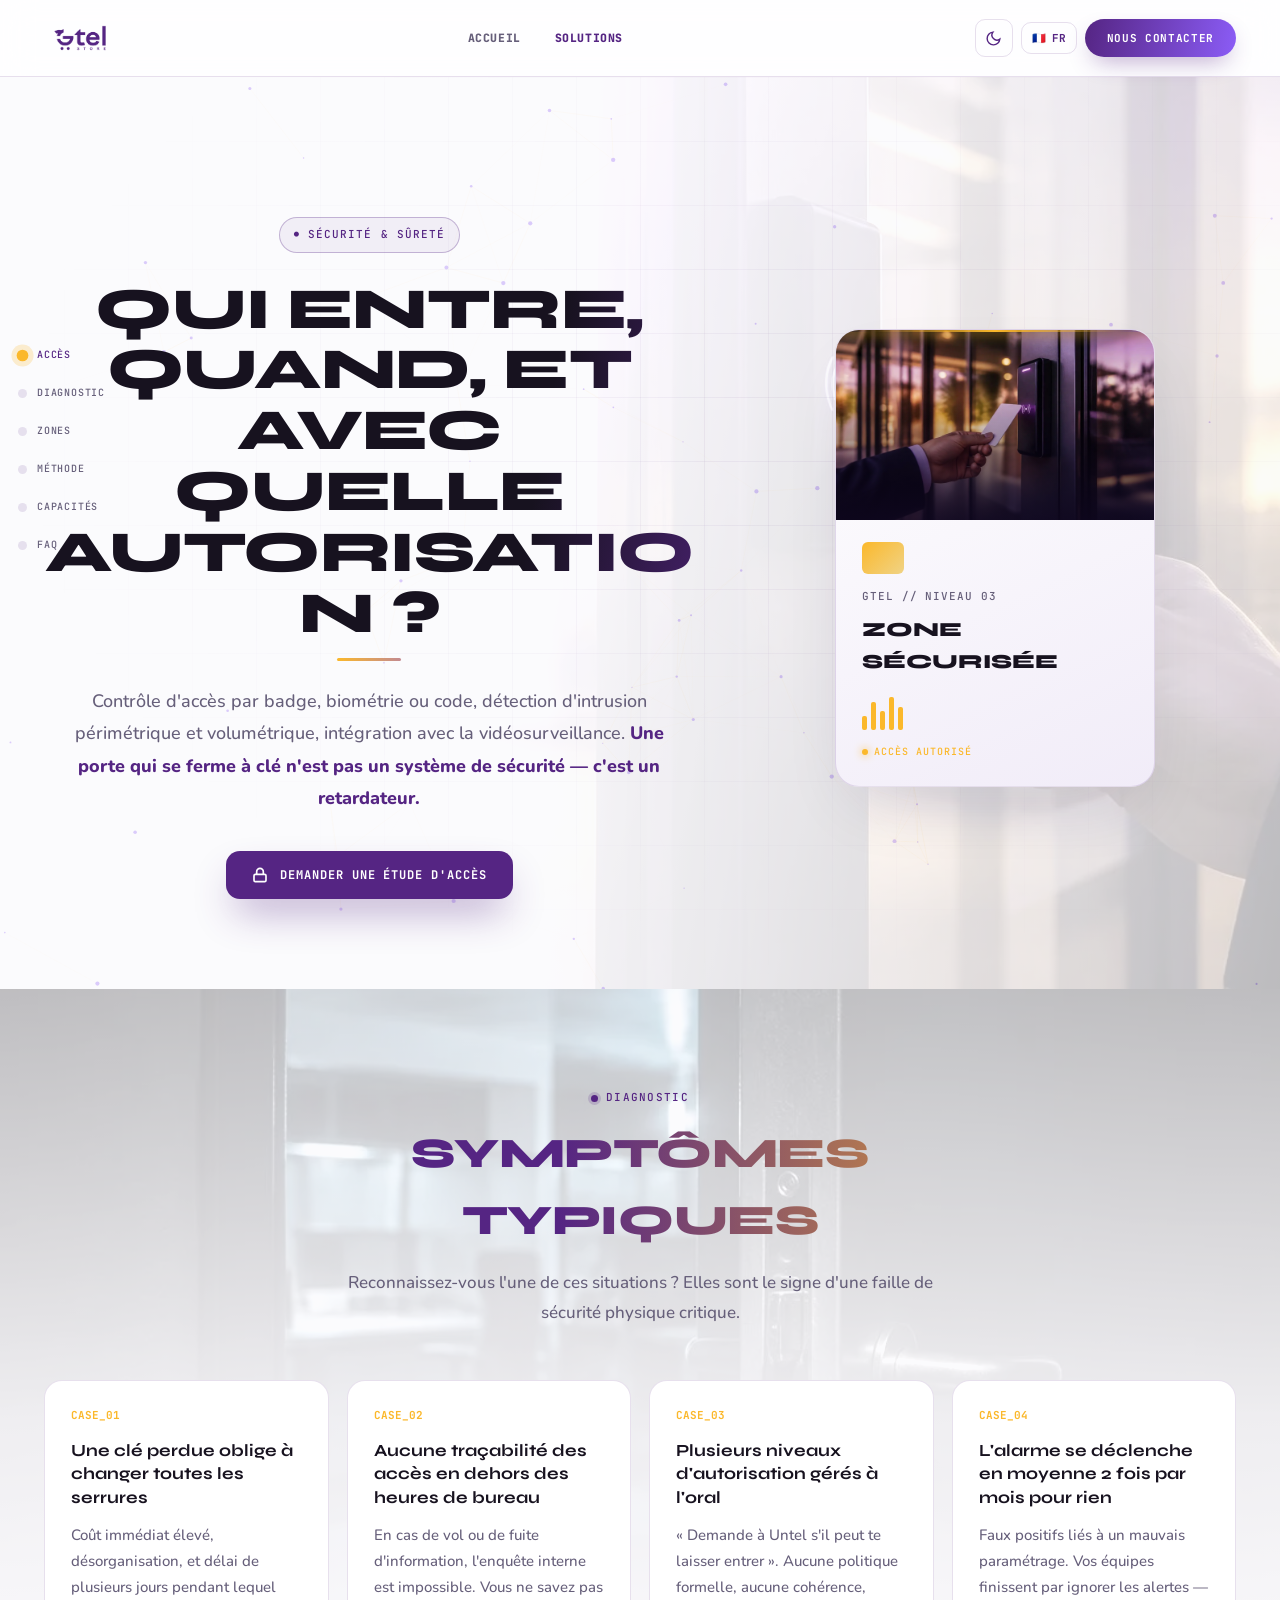
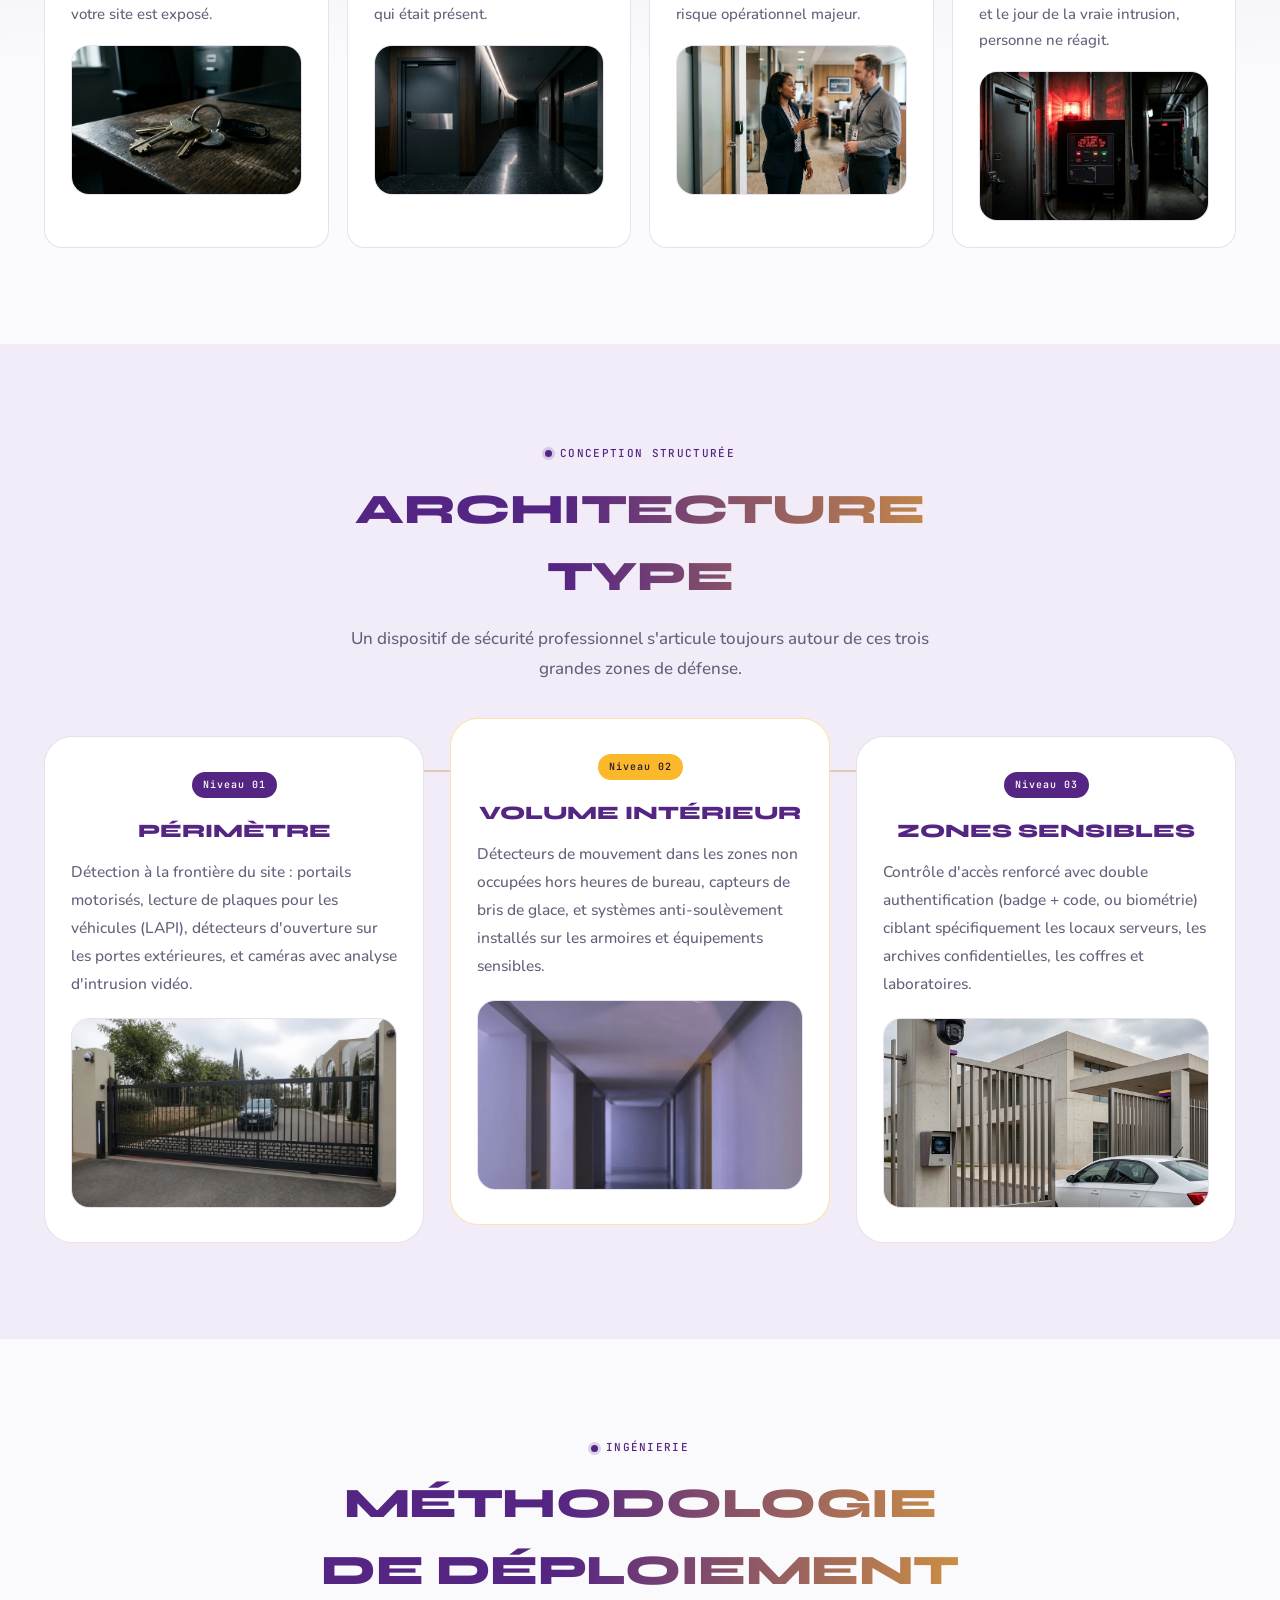
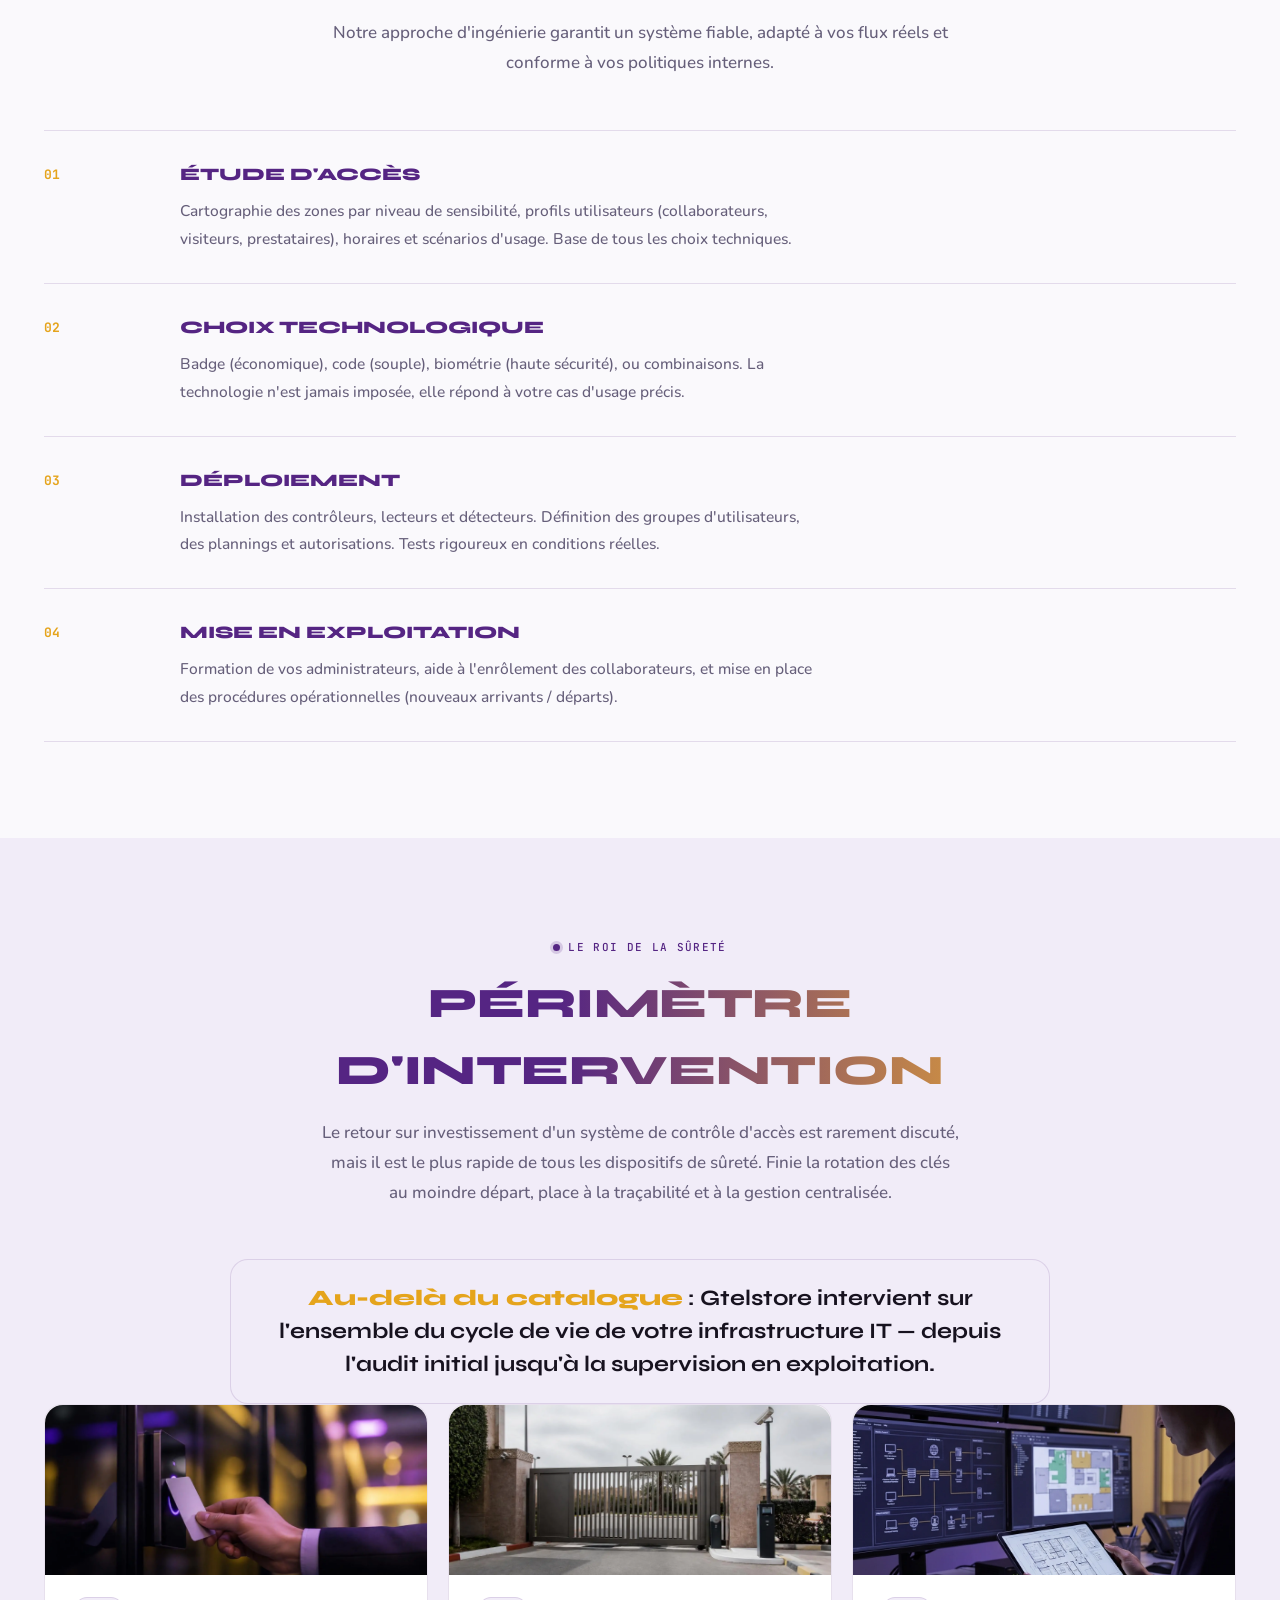
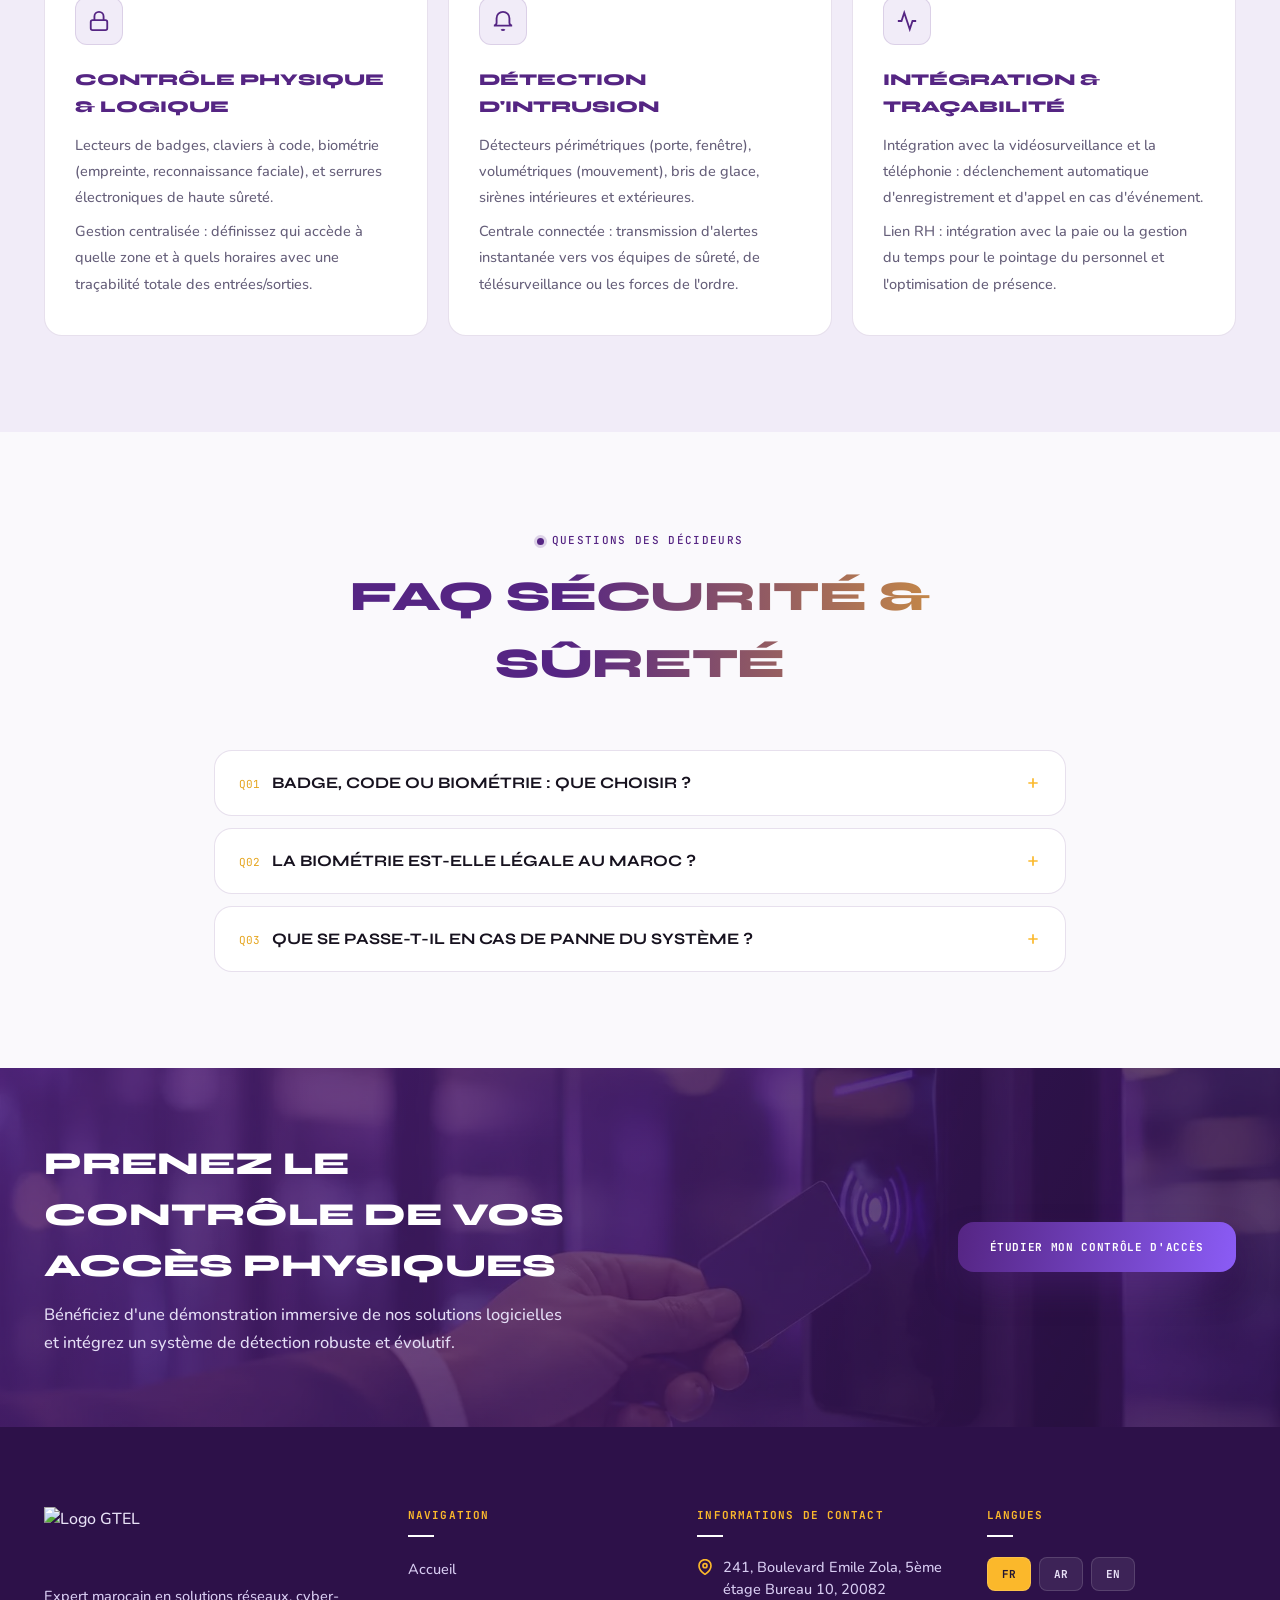
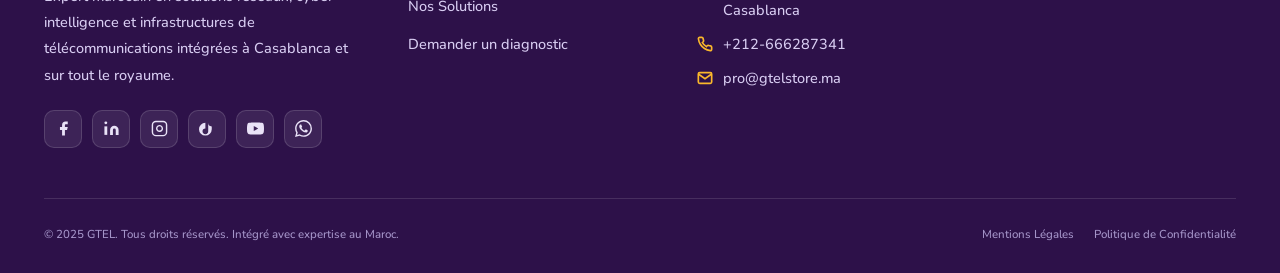
==== commit 6f9685f3: "Initial commit" ====
--- a/controle-acces.html
+++ b/controle-acces.html
@@ -1,473 +1,467 @@
-<!DOCTYPE html>
-<html lang="fr">
-<head>
-<meta charset="UTF-8">
-<meta name="viewport" content="width=device-width, initial-scale=1.0">
-<title>GTEL | Contrôle d'Accès & Détection d'Intrusion</title>
-<meta name="description" content="Solutions de contrôle d'accès et détection d'intrusion : badges, biométrie, gestion des visiteurs, sécurité physique. Installation et maintenance pour entreprises au Maroc.">
-
-<link rel="preconnect" href="https://fonts.googleapis.com">
-<link rel="preconnect" href="https://fonts.gstatic.com" crossorigin>
-<link href="https://fonts.googleapis.com/css2?family=Syne:wght@600;700;800&family=Nunito:wght@300;400;600;700;800&family=JetBrains+Mono:wght@400;500;600&display=swap" rel="stylesheet">
-
-<link rel="stylesheet" href="styleca.css">
-
-<script>document.documentElement.classList.add("gtel-shell-pending");</script>
-<link rel="stylesheet" href="shared-components.css?v=3">
-<link rel="stylesheet" href="gtel-unified-v5.css?v=6">
-</head>
-<body>
-
-<!-- ============ HEADER ============ -->
-<header id="site-header">
-  <div class="header-bar">
-    <a href="index.html" class="brand">
-      <img src="image/image.webp" alt="Logo GTEL">
-      <span class="badge-tag">DOSSIER://ACCESS</span>
-    </a>
-
-    <nav id="primary-nav">
-      <a href="index.html" class="nav-link" data-i18n="nav.home">Accueil</a>
-      <div class="has-drop">
-        <a href="index.html#solutions" class="nav-link active" data-i18n="nav.solutions">Solutions</a>
-        <div class="drop-panel">
-          <a href="InfraDigitale.html" data-i18n="sol.infra">Infrastructure Digitale</a>
-          <a href="infrastructure-reseau.html" data-i18n="sol.reseau">Infrastructure Réseau</a>
-          <a href="datacenter.html" data-i18n="sol.datacenter">Datacenter</a>
-          <a href="cybersecurite.html" data-i18n="sol.cyber">Cybersécurité</a>
-          <a href="videosurveillance.html" data-i18n="sol.video">Vidéosurveillance</a>
-          <a href="controle-acces.html" class="current" data-i18n="sol.acces">Contrôle d'Accès</a>
-          <a href="telephonie-ip.html" data-i18n="sol.telephonie">Téléphonie IP</a>
-          <a href="salles-reunion.html" data-i18n="sol.salles">Salles de Réunion</a>
-          <a href="sonorisation.html" data-i18n="sol.sono">Sonorisation</a>
-          <a href="services-manages.html" data-i18n="sol.manages">Services Managés</a>
-        </div>
-      </div>
-    </nav>
-
-    <div class="header-tools">
-      <button class="icon-toggle" onclick="toggleTheme()" aria-label="Dark mode toggle">
-        <svg class="moon" viewBox="0 0 24 24" fill="none" stroke="currentColor" stroke-width="2"><path d="M21 12.79A9 9 0 1 1 11.21 3 7 7 0 0 0 21 12.79z"></path></svg>
-        <svg class="sun" viewBox="0 0 24 24" fill="none" stroke="currentColor" stroke-width="2"><circle cx="12" cy="12" r="5"></circle><line x1="12" y1="1" x2="12" y2="3"></line><line x1="12" y1="21" x2="12" y2="23"></line><line x1="4.22" y1="4.22" x2="5.64" y2="5.64"></line><line x1="18.36" y1="18.36" x2="19.78" y2="19.78"></line><line x1="1" y1="12" x2="3" y2="12"></line><line x1="21" y1="12" x2="23" y2="12"></line><line x1="4.22" y1="19.78" x2="5.64" y2="18.36"></line><line x1="18.36" y1="5.64" x2="19.78" y2="4.22"></line></svg>
-      </button>
-
-      <div class="lang-switcher">
-        <button class="lang-current" id="current-lang-btn">
-          <span id="current-lang-flag">🇫🇷</span>
-          <span id="current-lang-code">FR</span>
-        </button>
-        <div class="lang-menu">
-          <button class="lang-item" data-lang="fr" onclick="changeLanguage('fr')"><span>🇫🇷</span><span>Français</span></button>
-          <button class="lang-item" data-lang="ar" onclick="changeLanguage('ar')"><span>🇲🇦</span><span>العربية</span></button>
-          <button class="lang-item" data-lang="en" onclick="changeLanguage('en')"><span>🇬🇧</span><span>English</span></button>
-        </div>
-      </div>
-
-      <button class="btn-cta" onclick="openQuoteModal('Contrôle d\'Accès')" data-i18n="nav.contact">Nous Contacter</button>
-
-      <button id="mobile-toggle" aria-label="Menu"><span></span></button>
-    </div>
-  </div>
-</header>
-
-<div id="mobile-progress"><div id="mobile-progress-fill"></div></div>
-
-<!-- ============ MOBILE FULLSCREEN MENU ============ -->
-<div id="mobile-menu">
-  <button id="mobile-close" aria-label="Fermer">&times;</button>
-  <a href="index.html" data-i18n="nav.home">Accueil</a>
-  <a href="index.html#solutions" data-i18n="nav.solutions">Solutions</a>
-  <div class="sub-links">
-    <a href="InfraDigitale.html" data-i18n="sol.infra">Infrastructure Digitale</a>
-    <a href="infrastructure-reseau.html" data-i18n="sol.reseau">Infrastructure Réseau</a>
-    <a href="datacenter.html" data-i18n="sol.datacenter">Datacenter</a>
-    <a href="cybersecurite.html" data-i18n="sol.cyber">Cybersécurité</a>
-    <a href="videosurveillance.html" data-i18n="sol.video">Vidéosurveillance</a>
-    <a href="controle-acces.html" data-i18n="sol.acces">Contrôle d'Accès</a>
-    <a href="telephonie-ip.html" data-i18n="sol.telephonie">Téléphonie IP</a>
-    <a href="salles-reunion.html" data-i18n="sol.salles">Salles de Réunion</a>
-    <a href="sonorisation.html" data-i18n="sol.sono">Sonorisation</a>
-    <a href="services-manages.html" data-i18n="sol.manages">Services Managés</a>
-  </div>
-  <a href="#" onclick="openQuoteModal('Contrôle d\'Accès'); closeMobileMenu(); return false;" data-i18n="nav.contact">Nous Contacter</a>
-</div>
-
-<!-- ============ CLEARANCE RAIL (desktop signature nav) ============ -->
-<nav id="clearance-rail">
-  <div class="rail-node active" data-target="hero"><span class="rail-dot"></span><span class="rail-label" data-i18n="rail.hero">Accès</span></div>
-  <div class="rail-node" data-target="diagnostic"><span class="rail-dot"></span><span class="rail-label" data-i18n="rail.diagnostic">Diagnostic</span></div>
-  <div class="rail-node" data-target="zones"><span class="rail-dot"></span><span class="rail-label" data-i18n="rail.zones">Zones</span></div>
-  <div class="rail-node" data-target="method"><span class="rail-dot"></span><span class="rail-label" data-i18n="rail.method">Méthode</span></div>
-  <div class="rail-node" data-target="capabilities"><span class="rail-dot"></span><span class="rail-label" data-i18n="rail.capabilities">Capacités</span></div>
-  <div class="rail-node" data-target="faq"><span class="rail-dot"></span><span class="rail-label" data-i18n="rail.faq">FAQ</span></div>
-</nav>
-
-<!-- ============ HERO ============ -->
-<section id="hero">
-  <canvas id="hero-canvas"></canvas>
-  <div id="hero-photo-layer"><img src="image/badge-rfid-hero.webp" alt="Badge RFID sur lecteur de contrôle d'accès"></div>
-  <div class="hero-grid-overlay"></div>
-  <div class="wrap hero-inner">
-    <div>
-      <span class="hero-badge-chip" data-i18n="hero.badge">SÉCURITÉ & SÛRETÉ</span>
-      <h1 data-i18n="hero.title">Qui entre, quand, et avec quelle autorisation ?</h1>
-      <p class="hero-desc">
-        <span data-i18n="hero.desc">Contrôle d'accès par badge, biométrie ou code, détection d'intrusion périmétrique et volumétrique, intégration avec la vidéosurveillance.</span>
-        <strong data-i18n="hero.desc_strong"> Une porte qui se ferme à clé n'est pas un système de sécurité — c'est un retardateur.</strong>
-      </p>
-      <div class="hero-cta-row">
-        <button class="scan-btn" onclick="openQuoteModal('Contrôle d\'Accès')">
-          <svg width="16" height="16" viewBox="0 0 24 24" fill="none" stroke="currentColor" stroke-width="2.5"><rect x="3" y="11" width="18" height="11" rx="2"></rect><path d="M7 11V7a5 5 0 0 1 10 0v4"></path></svg>
-          <span data-i18n="hero.cta">Demander une étude d'accès</span>
-        </button>
-      </div>
-    </div>
-
-    <div class="badge-visual">
-      <div class="badge-card">
-        <div class="badge-photo">
-          <img src="image/badge-rfid-card.webp" alt="Badge RFID scanné sur un lecteur de contrôle d'accès">
-          <span class="badge-scan-line"></span>
-        </div>
-        <div class="badge-body">
-          <div class="badge-chip-icon"></div>
-          <div class="badge-id" data-i18n="hero.badge_id">GTEL // NIVEAU 03</div>
-          <div class="badge-name" data-i18n="hero.badge_name">ZONE SÉCURISÉE</div>
-          <div class="badge-bars"><span></span><span></span><span></span><span></span><span></span></div>
-          <div class="badge-status" data-i18n="hero.badge_status">ACCÈS AUTORISÉ</div>
-        </div>
-      </div>
-    </div>
-  </div>
-</section>
-
-<!-- ============ DIAGNOSTIC ============ -->
-<section id="diagnostic">
-  <div class="diag-bg"><img src="image/cle-oubliee-bg.webp" alt="Trousseau de clés oublié sur une porte de bureau la nuit, symbole de faille de sécurité"></div>
-  <div class="wrap">
-    <div class="section-head reveal">
-      <span class="eyebrow" data-i18n="diag.eyebrow">Diagnostic</span>
-      <h2 data-i18n="diag.title">Symptômes typiques</h2>
-      <p data-i18n="diag.desc">Reconnaissez-vous l'une de ces situations ? Elles sont le signe d'une faille de sécurité physique critique.</p>
-    </div>
-
-    <div class="carousel-wrap" id="case-carousel-wrap">
-      <button class="carousel-arrow prev" onclick="scrollCarousel('case-scroller',-1)" aria-label="Cas précédent" type="button">
-        <svg viewBox="0 0 24 24" fill="none" stroke="currentColor" stroke-width="2.5"><polyline points="15 18 9 12 15 6"></polyline></svg>
-      </button>
-      <div class="case-scroller" id="case-scroller">
-      <div class="case-card reveal">
-        <span class="case-num">CASE_01</span>
-        <div class="case-problem" data-i18n="diag1.problem">Une clé perdue oblige à changer toutes les serrures</div>
-        <div class="case-impact" data-i18n="diag1.impact">Coût immédiat élevé, désorganisation, et délai de plusieurs jours pendant lequel votre site est exposé.</div>
-        <div class="case-photo"><img src="image/ca1.webp" alt="Clé perdue - urgence de sécurité" loading="lazy"></div>
-      </div>
-      <div class="case-card reveal">
-        <span class="case-num">CASE_02</span>
-        <div class="case-problem" data-i18n="diag2.problem">Aucune traçabilité des accès en dehors des heures de bureau</div>
-        <div class="case-impact" data-i18n="diag2.impact">En cas de vol ou de fuite d'information, l'enquête interne est impossible. Vous ne savez pas qui était présent.</div>
-        <div class="case-photo"><img src="image/ca2.webp" alt="Accès sans traçabilité en dehors des heures de bureau" loading="lazy"></div>
-      </div>
-      <div class="case-card reveal">
-        <span class="case-num">CASE_03</span>
-        <div class="case-problem" data-i18n="diag3.problem">Plusieurs niveaux d'autorisation gérés à l'oral</div>
-        <div class="case-impact" data-i18n="diag3.impact">« Demande à Untel s'il peut te laisser entrer ». Aucune politique formelle, aucune cohérence, risque opérationnel majeur.</div>
-        <div class="case-photo"><img src="image/ca3.webp" alt="Autorisations d'accès gérées à l'oral" loading="lazy"></div>
-      </div>
-      <div class="case-card reveal">
-        <span class="case-num">CASE_04</span>
-        <div class="case-problem" data-i18n="diag4.problem">L'alarme se déclenche en moyenne 2 fois par mois pour rien</div>
-        <div class="case-impact" data-i18n="diag4.impact">Faux positifs liés à un mauvais paramétrage. Vos équipes finissent par ignorer les alertes — et le jour de la vraie intrusion, personne ne réagit.</div>
-        <div class="case-photo"><img src="image/ca4.webp" alt="Fausse alarme de sécurité déclenchée" loading="lazy"></div>
-      </div>
-      </div>
-      <button class="carousel-arrow next" onclick="scrollCarousel('case-scroller',1)" aria-label="Cas suivant" type="button">
-        <svg viewBox="0 0 24 24" fill="none" stroke="currentColor" stroke-width="2.5"><polyline points="9 18 15 12 9 6"></polyline></svg>
-      </button>
-    </div>
-  </div>
-</section>
-
-<!-- ============ ZONES / ARCHITECTURE ============ -->
-<section id="zones">
-  <div class="wrap">
-    <div class="section-head reveal">
-      <span class="eyebrow" data-i18n="zones.eyebrow">Conception structurée</span>
-      <h2 data-i18n="zones.title">Architecture type</h2>
-      <p data-i18n="zones.desc">Un dispositif de sécurité professionnel s'articule toujours autour de ces trois grandes zones de défense.</p>
-    </div>
-
-    <div class="zone-track reveal">
-      <div class="carousel-wrap" id="zone-carousel-wrap">
-        <button class="carousel-arrow prev" onclick="scrollCarousel('zone-list',-1)" aria-label="Zone précédente" type="button">
-          <svg viewBox="0 0 24 24" fill="none" stroke="currentColor" stroke-width="2.5"><polyline points="15 18 9 12 15 6"></polyline></svg>
-        </button>
-      <div class="zone-list" id="zone-list">
-        <div class="zone-item">
-          <span class="zone-level-tag" data-i18n="zone1.tag">Niveau 01</span>
-          <h3 data-i18n="zone1.title">Périmètre</h3>
-          <p data-i18n="zone1.desc">Détection à la frontière du site : portails motorisés, lecture de plaques pour les véhicules (LAPI), détecteurs d'ouverture sur les portes extérieures, et caméras avec analyse d'intrusion vidéo.</p>
-          <div class="zone-item-media"><img class="gtel-photo" src="image/portail-perimetre.webp" alt="Portail motorisé avec caméra de surveillance et lecteur de plaques"></div>
-        </div>
-        <div class="zone-item level-2">
-          <span class="zone-level-tag" data-i18n="zone2.tag">Niveau 02</span>
-          <h3 data-i18n="zone2.title">Volume Intérieur</h3>
-          <p data-i18n="zone2.desc">Détecteurs de mouvement dans les zones non occupées hors heures de bureau, capteurs de bris de glace, et systèmes anti-soulèvement installés sur les armoires et équipements sensibles.</p>
-          <div class="zone-item-media"><img class="gtel-photo" src="image/detecteur-mouvement.webp" alt="Détecteur de mouvement volumétrique installé au plafond d'un couloir de bureau"></div>
-        </div>
-        <div class="zone-item">
-          <span class="zone-level-tag" data-i18n="zone3.tag">Niveau 03</span>
-          <h3 data-i18n="zone3.title">Zones Sensibles</h3>
-          <p data-i18n="zone3.desc">Contrôle d'accès renforcé avec double authentification (badge + code, ou biométrie) ciblant spécifiquement les locaux serveurs, les archives confidentielles, les coffres et laboratoires.</p>
-          <div class="zone-item-media"><img class="gtel-photo" src="image/biometrie-empreinte.webp" alt="Lecteur biométrique d'empreinte digitale devant une baie serveur"></div>
-        </div>
-      </div>
-        <button class="carousel-arrow next" onclick="scrollCarousel('zone-list',1)" aria-label="Zone suivante" type="button">
-          <svg viewBox="0 0 24 24" fill="none" stroke="currentColor" stroke-width="2.5"><polyline points="9 18 15 12 9 6"></polyline></svg>
-        </button>
-      </div>
-    </div>
-  </div>
-</section>
-
-<!-- ============ METHOD ============ -->
-<section id="method">
-  <div class="wrap">
-    <div class="section-head reveal">
-      <span class="eyebrow" data-i18n="method.eyebrow">Ingénierie</span>
-      <h2 data-i18n="method.title">Méthodologie de déploiement</h2>
-      <p data-i18n="method.desc">Notre approche d'ingénierie garantit un système fiable, adapté à vos flux réels et conforme à vos politiques internes.</p>
-    </div>
-
-    <div class="timeline reveal">
-      <div class="tl-step">
-        <div class="tl-num">01</div>
-        <div class="tl-body"><h4 data-i18n="step1.title">Étude d'accès</h4><p data-i18n="step1.desc">Cartographie des zones par niveau de sensibilité, profils utilisateurs (collaborateurs, visiteurs, prestataires), horaires et scénarios d'usage. Base de tous les choix techniques.</p></div>
-      </div>
-      <div class="tl-step">
-        <div class="tl-num">02</div>
-        <div class="tl-body"><h4 data-i18n="step2.title">Choix technologique</h4><p data-i18n="step2.desc">Badge (économique), code (souple), biométrie (haute sécurité), ou combinaisons. La technologie n'est jamais imposée, elle répond à votre cas d'usage précis.</p></div>
-      </div>
-      <div class="tl-step">
-        <div class="tl-num">03</div>
-        <div class="tl-body"><h4 data-i18n="step3.title">Déploiement</h4><p data-i18n="step3.desc">Installation des contrôleurs, lecteurs et détecteurs. Définition des groupes d'utilisateurs, des plannings et autorisations. Tests rigoureux en conditions réelles.</p></div>
-      </div>
-      <div class="tl-step">
-        <div class="tl-num">04</div>
-        <div class="tl-body"><h4 data-i18n="step4.title">Mise en exploitation</h4><p data-i18n="step4.desc">Formation de vos administrateurs, aide à l'enrôlement des collaborateurs, et mise en place des procédures opérationnelles (nouveaux arrivants / départs).</p></div>
-      </div>
-    </div>
-  </div>
-</section>
-
-<!-- ============ CAPABILITIES ============ -->
-<section id="capabilities">
-  <div class="wrap">
-    <div class="section-head reveal">
-      <span class="eyebrow" data-i18n="cap.eyebrow">Le ROI de la sûreté</span>
-      <h2 data-i18n="cap.title">Périmètre d'intervention</h2>
-      <p data-i18n="cap.desc">Le retour sur investissement d'un système de contrôle d'accès est rarement discuté, mais il est le plus rapide de tous les dispositifs de sûreté. Finie la rotation des clés au moindre départ, place à la traçabilité et à la gestion centralisée.</p>
-    </div>
-
-    <div class="catalog-statement reveal">
-      <p><strong>Au-delà du catalogue</strong> : Gtelstore intervient sur l'ensemble du cycle de vie de votre infrastructure IT — depuis l'audit initial jusqu'à la supervision en exploitation.</p>
-    </div>
-
-    <div class="spec-scroller">
-      <div class="spec-card reveal">
-        <div class="spec-card-media"><img class="gtel-photo" src="image/badge-rfid-capabilities.webp" alt="Employé badgeant sur un lecteur RFID à l'entrée d'un bureau"></div>
-        <div class="spec-icon"><svg viewBox="0 0 24 24" fill="none" stroke="currentColor" stroke-width="2"><rect x="3" y="11" width="18" height="11" rx="2" ry="2"></rect><path d="M7 11V7a5 5 0 0 1 10 0v4"></path></svg></div>
-        <h3 data-i18n="cap1.title">Contrôle Physique & Logique</h3>
-        <p data-i18n="cap1.desc1">Lecteurs de badges, claviers à code, biométrie (empreinte, reconnaissance faciale), et serrures électroniques de haute sûreté.</p>
-        <p data-i18n="cap1.desc2">Gestion centralisée : définissez qui accède à quelle zone et à quels horaires avec une traçabilité totale des entrées/sorties.</p>
-      </div>
-      <div class="spec-card reveal">
-        <div class="spec-card-media"><img class="gtel-photo" src="image/portail-intrusion.webp" alt="Portail d'entreprise avec caméra de vidéosurveillance et lecteur de plaques"></div>
-        <div class="spec-icon"><svg viewBox="0 0 24 24" fill="none" stroke="currentColor" stroke-width="2"><path d="M22 17H2a3 3 0 0 0 3-3V9a7 7 0 0 1 14 0v5a3 3 0 0 0 3 3zm-8.27 4a2 2 0 0 1-3.46 0"></path></svg></div>
-        <h3 data-i18n="cap2.title">Détection d'Intrusion</h3>
-        <p data-i18n="cap2.desc1">Détecteurs périmétriques (porte, fenêtre), volumétriques (mouvement), bris de glace, sirènes intérieures et extérieures.</p>
-        <p data-i18n="cap2.desc2">Centrale connectée : transmission d'alertes instantanée vers vos équipes de sûreté, de télésurveillance ou les forces de l'ordre.</p>
-      </div>
-      <div class="spec-card reveal">
-        <div class="spec-card-media"><img class="gtel-photo" src="image/salle-controle.webp" alt="Ingénieur de sûreté supervisant les accès sur des écrans de contrôle et un plan de zonage"></div>
-        <div class="spec-icon"><svg viewBox="0 0 24 24" fill="none" stroke="currentColor" stroke-width="2"><polyline points="22 12 18 12 15 21 9 3 6 12 2 12"></polyline></svg></div>
-        <h3 data-i18n="cap3.title">Intégration & Traçabilité</h3>
-        <p data-i18n="cap3.desc1">Intégration avec la vidéosurveillance et la téléphonie : déclenchement automatique d'enregistrement et d'appel en cas d'événement.</p>
-        <p data-i18n="cap3.desc2">Lien RH : intégration avec la paie ou la gestion du temps pour le pointage du personnel et l'optimisation de présence.</p>
-      </div>
-    </div>
-  </div>
-</section>
-
-<!-- ============ FAQ ============ -->
-<section id="faq">
-  <div class="wrap" style="max-width:900px;">
-    <div class="section-head reveal">
-      <span class="eyebrow" data-i18n="faq.eyebrow">Questions des décideurs</span>
-      <h2 data-i18n="faq.title">FAQ Sécurité & Sûreté</h2>
-    </div>
-
-    <div class="faq-list reveal">
-      <div class="faq-row">
-        <button class="faq-q" aria-expanded="false" onclick="toggleFAQ(this)">
-          <span><span class="q-index">Q01</span><span class="q-text" data-i18n="faq1.q">Badge, code ou biométrie : que choisir ?</span></span>
-          <svg class="faq-icon" viewBox="0 0 24 24" fill="none" stroke="currentColor" stroke-width="2.5"><line x1="12" y1="5" x2="12" y2="19"></line><line x1="5" y1="12" x2="19" y2="12"></line></svg>
-        </button>
-        <div class="faq-a"><p data-i18n="faq1.a">Le badge reste le standard pour 80 % des cas (économique, fiable, gérable à grande échelle). Le code est intéressant en complément (visiteurs, prestataires temporaires). La biométrie se justifie pour les zones critiques (datacenter, coffres, zones de production sensibles) où le risque de prêt de badge est inacceptable. Le bon choix est souvent une combinaison de ces technologies selon les zones.</p></div>
-      </div>
-      <div class="faq-row">
-        <button class="faq-q" aria-expanded="false" onclick="toggleFAQ(this)">
-          <span><span class="q-index">Q02</span><span class="q-text" data-i18n="faq2.q">La biométrie est-elle légale au Maroc ?</span></span>
-          <svg class="faq-icon" viewBox="0 0 24 24" fill="none" stroke="currentColor" stroke-width="2.5"><line x1="12" y1="5" x2="12" y2="19"></line><line x1="5" y1="12" x2="19" y2="12"></line></svg>
-        </button>
-        <div class="faq-a"><p data-i18n="faq2.a">Oui, sous conditions. La CNDP encadre strictement l'usage de la biométrie : nécessité, proportionnalité, déclaration préalable et durée de conservation. Nous vous accompagnons techniquement dans cette démarche de conformité. Pour la majorité des cas (contrôle d'accès en zone très sensible), c'est parfaitement réalisable.</p></div>
-      </div>
-      <div class="faq-row">
-        <button class="faq-q" aria-expanded="false" onclick="toggleFAQ(this)">
-          <span><span class="q-index">Q03</span><span class="q-text" data-i18n="faq3.q">Que se passe-t-il en cas de panne du système ?</span></span>
-          <svg class="faq-icon" viewBox="0 0 24 24" fill="none" stroke="currentColor" stroke-width="2.5"><line x1="12" y1="5" x2="12" y2="19"></line><line x1="5" y1="12" x2="19" y2="12"></line></svg>
-        </button>
-        <div class="faq-a"><p data-i18n="faq3.a">Tous les systèmes professionnels intègrent une logique de défaillance sécurisée. Selon le paramétrage et la réglementation incendie, en cas de panne d'alimentation, les portes restent fermées (pour les zones hautement sensibles) ou s'ouvrent (pour les issues de secours). De plus, les contrôleurs de portes disposent d'une mémoire locale et de batteries qui leur permettent de fonctionner en totale autonomie même si le serveur central est indisponible.</p></div>
-      </div>
-    </div>
-  </div>
-</section>
-
-<!-- ============ CTA FINAL ============ -->
-<section id="cta-final">
-  <div id="cta-final-photo"><img src="image/badge-rfid-cta.webp" alt="Système de contrôle d'accès avec badge RFID professionnel"></div>
-  <div class="wrap cta-inner">
-    <div>
-      <h2 data-i18n="cta.title">Prenez le contrôle de vos accès physiques</h2>
-      <p data-i18n="cta.desc">Bénéficiez d'une démonstration immersive de nos solutions logicielles et intégrez un système de détection robuste et évolutif.</p>
-    </div>
-    <button class="btn-cta gold" onclick="openQuoteModal('Contrôle d\'Accès')" data-i18n="cta.button">Étudier mon contrôle d'accès</button>
-  </div>
-</section>
-
-<!-- ============ FOOTER ============ -->
-<footer>
-  <div class="wrap">
-    <div class="footer-grid">
-      <div>
-        <a href="index.html"><img src="https://gtelstore.ma/wp-content/uploads/2024/10/GTEL-STORE-BLANC.png" alt="Logo GTEL"></a>
-        <p data-i18n="footer.desc">Expert marocain en solutions réseaux, cyber-intelligence et infrastructures de télécommunications intégrées à Casablanca et sur tout le royaume.</p>
-        <div class="social-row">
-          <a href="https://web.facebook.com/GtelecomTech?_rdc=1&_rdr#" target="_blank" aria-label="Facebook"><svg viewBox="0 0 24 24" fill="currentColor"><path d="M18 2h-3a5 5 0 0 0-5 5v3H7v4h3v8h4v-8h3l1-4h-4V7a1 1 0 0 1 1-1h3z"></path></svg></a>
-          <a href="https://ma.linkedin.com/company/gtelstore" target="_blank" aria-label="LinkedIn"><svg viewBox="0 0 24 24" fill="currentColor"><path d="M16 8a6 6 0 0 1 6 6v7h-4v-7a2 2 0 0 0-2-2 2 2 0 0 0-2 2v7h-4v-7a6 6 0 0 1 6-6z"></path><rect x="2" y="9" width="4" height="12"></rect><circle cx="4" cy="4" r="2"></circle></svg></a>
-          <a href="https://www.instagram.com/gtelstore/" target="_blank" aria-label="Instagram"><svg viewBox="0 0 24 24" fill="none" stroke="currentColor" stroke-width="2"><rect x="2" y="2" width="20" height="20" rx="5" ry="5"></rect><path d="M16 11.37A4 4 0 1 1 12.63 8 4 4 0 0 1 16 11.37z"></path><line x1="17.5" y1="6.5" x2="17.51" y2="6.5"></line></svg></a>
-          <a href="https://www.tiktok.com/@gtelstore" target="_blank" aria-label="TikTok"><svg viewBox="0 0 24 24" fill="currentColor"><path d="M9 12a4 4 0 1 0 4 4V4a5 5 0 0 0 5 5v4a9 9 0 1 1-9-9z"></path></svg></a>
-          <a href="https://www.youtube.com/channel/UCglE90LPV-4MBtI3njcxhLA" target="_blank" aria-label="YouTube">
-  <svg viewBox="0 0 24 24" fill="currentColor" width="24" height="24">
-    <path d="M23.498 6.186a3.016 3.016 0 0 0-2.122-2.136C19.505 3.545 12 3.545 12 3.545s-7.505 0-9.377.505A3.017 3.017 0 0 0 .502 6.186C0 8.07 0 12 0 12s0 3.93.502 5.814a3.016 3.016 0 0 0 2.122 2.136c1.871.505 9.376.505 9.376.505s7.505 0 9.377-.505a3.015 3.015 0 0 0 2.122-2.136C24 15.93 24 12 24 12s0-3.93-.502-5.814zM9.545 15.568V8.432L15.818 12l-6.273 3.568z"/>
-  </svg>
-</a>
-<a href="https://web.whatsapp.com/send?phone=+212%20666-287341" target="_blank" aria-label="WhatsApp"><svg viewBox="0 0 24 24" fill="currentColor"><path d="M17.472 14.382c-.297-.149-1.758-.867-2.03-.967-.273-.099-.471-.148-.67.15-.197.297-.767.966-.94 1.164-.173.199-.347.223-.644.075-.297-.15-1.255-.463-2.39-1.475-.883-.788-1.48-1.761-1.653-2.059-.173-.297-.018-.458.13-.606.134-.133.298-.347.446-.52.149-.174.198-.298.298-.497.099-.198.05-.371-.025-.52-.075-.149-.669-1.612-.916-2.207-.242-.579-.487-.5-.669-.51-.173-.008-.371-.01-.57-.01-.198 0-.52.074-.792.372-.272.297-1.04 1.016-1.04 2.479 0 1.462 1.065 2.875 1.213 3.074.149.198 2.096 3.2 5.077 4.487.709.306 1.262.489 1.694.625.712.227 1.36.195 1.871.118.571-.085 1.758-.719 2.006-1.413.248-.694.248-1.289.173-1.413-.074-.124-.272-.198-.57-.347m-5.421 7.403h-.004a9.87 9.87 0 0 1-5.031-1.378l-.361-.214-3.741.982.998-3.648-.235-.374a9.86 9.86 0 0 1-1.51-5.26c.001-5.45 4.436-9.884 9.888-9.884 2.64 0 5.122 1.03 6.988 2.898a9.825 9.825 0 0 1 2.893 6.994c-.003 5.45-4.437 9.884-9.885 9.884m8.413-18.297A11.815 11.815 0 0 0 12.05 0C5.495 0 .16 5.335.157 11.892c0 2.096.547 4.142 1.588 5.945L.057 24l6.305-1.654a11.882 11.882 0 0 0 5.683 1.448h.005c6.554 0 11.89-5.335 11.893-11.893a11.821 11.821 0 0 0-3.48-8.413z"></path></svg></a>
-        </div>
-      </div>
-
-      <div>
-        <h4 data-i18n="footer.nav_title">Navigation</h4>
-        <ul>
-          <li><a href="index.html" data-i18n="footer.nav_home">Accueil</a></li>
-          <li><a href="index.html#solutions" data-i18n="footer.nav_solutions">Nos Solutions</a></li>
-          <li><a href="#" onclick="openQuoteModal('Devis Footer'); return false;" data-i18n="footer.nav_diag">Demander un diagnostic</a></li>
-        </ul>
-      </div>
-
-      <div>
-        <h4 data-i18n="footer.contact_title">Informations de contact</h4>
-        <ul class="footer-contact">
-          <li><svg viewBox="0 0 24 24" fill="none" stroke="currentColor" stroke-width="2.5"><path d="M21 10c0 7-9 13-9 13s-9-6-9-13a9 9 0 0 1 18 0z"></path><circle cx="12" cy="10" r="3"></circle></svg><span>241, Boulevard Emile Zola, 5ème étage Bureau 10, 20082 Casablanca</span></li>
-          <li><svg viewBox="0 0 24 24" fill="none" stroke="currentColor" stroke-width="2.5"><path d="M22 16.92v3a2 2 0 0 1-2.18 2 19.79 19.79 0 0 1-8.63-3.07 19.5 19.5 0 0 1-6-6 19.79 19.79 0 0 1-3.07-8.67A2 2 0 0 1 4.11 2h3a2 2 0 0 1 2 1.72 12.84 12.84 0 0 0 .7 2.81 2 2 0 0 1-.45 2.11L8.09 9.91a16 16 0 0 0 6 6l1.27-1.27a2 2 0 0 1 2.11-.45 12.84 12.84 0 0 0 2.81.7A2 2 0 0 1 22 16.92z"></path></svg><span>+212-666287341</span></li>
-          <li><svg viewBox="0 0 24 24" fill="none" stroke="currentColor" stroke-width="2.5"><path d="M4 4h16c1.1 0 2 .9 2 2v12c0 1.1-.9 2-2 2H4c-1.1 0-2-.9-2-2V6c0-1.1.9-2 2-2z"></path><polyline points="22,6 12,13 2,6"></polyline></svg><span>pro@gtelstore.ma</span></li>
-        </ul>
-      </div>
-
-      <div>
-        <h4 data-i18n="footer.lang_title">Langues</h4>
-        <div class="footer-lang-row">
-          <button data-lang="fr" onclick="changeLanguage('fr')">FR</button>
-          <button data-lang="ar" onclick="changeLanguage('ar')">AR</button>
-          <button data-lang="en" onclick="changeLanguage('en')">EN</button>
-        </div>
-      </div>
-    </div>
-
-    <div class="footer-bottom">
-      <div data-i18n="footer.copyright">© 2025 GTEL. Tous droits réservés. Intégré avec expertise au Maroc.</div>
-      <div style="display:flex; gap:20px;">
-        <a href="#" data-i18n="footer.legal">Mentions Légales</a>
-        <a href="#" data-i18n="footer.privacy">Politique de Confidentialité</a>
-      </div>
-    </div>
-  </div>
-</footer>
-
-<!-- ============ MODAL ============ -->
-<div id="modal-overlay">
-  <div class="modal-box">
-    <button class="modal-close" onclick="closeQuoteModal()">&times;</button>
-    <div class="modal-inner">
-      <div class="modal-tag" data-i18n="modal.tag">Demande d'étude & contact</div>
-      <h3 data-i18n="modal.title">Demande de Devis</h3>
-      <p data-i18n="modal.desc">Demandez l'intervention d'un ingénieur GTEL. Traitement sous 24h.</p>
-
-      <form id="gtel-quote-form" onsubmit="handleQuoteSubmit(event)">
-        <div class="form-grid">
-          <div class="field">
-            <label data-i18n="modal.name">Nom / Entreprise *</label>
-            <input type="text" id="quote-name" required>
-          </div>
-          <div class="field">
-            <label data-i18n="modal.phone">Téléphone *</label>
-            <input type="tel" id="quote-phone" required>
-          </div>
-        </div>
-        <div class="field">
-          <label data-i18n="modal.email">Email *</label>
-          <input type="email" id="quote-email" required>
-        </div>
-        <div class="field">
-          <label data-i18n="modal.service">Solution ciblée</label>
-          <select id="quote-service">
-            <option value="Infrastructure Réseau">Infrastructure Réseau</option>
-            <option value="Datacenter">Datacenter / Serveurs</option>
-            <option value="Cybersécurité">Cybersécurité</option>
-            <option value="Vidéosurveillance">Vidéosurveillance</option>
-            <option value="Contrôle d'Accès">Contrôle d'Accès & Intrusion</option>
-            <option value="Téléphonie IP">Téléphonie IP</option>
-            <option value="Salles de Réunion">Salles de Réunion</option>
-            <option value="Sonorisation">Sonorisation</option>
-            <option value="Services Managés">Services Managés</option>
-          </select>
-        </div>
-        <button type="submit" class="submit-btn" data-i18n="modal.submit">Envoyer</button>
-      </form>
-    </div>
-  </div>
-</div>
-
-<!-- ============ TOAST ============ -->
-<div id="toast">
-  <svg viewBox="0 0 24 24" fill="none" stroke="currentColor" stroke-width="2.5"><path d="M22 11.08V12a10 10 0 1 1-5.93-9.14"></path><polyline points="22 4 12 14.01 9 11.01"></polyline></svg>
-  <div class="toast-msg" id="toast-msg" data-i18n="toast.success">Demande Envoyée !</div>
-</div>
-
-<script>
-  function scrollCarousel(id, dir){
-    var el = document.getElementById(id);
-    if(!el) return;
-    var card = el.querySelector('.case-card, .zone-item');
-    var gap = 16;
-    var amount = card ? (card.getBoundingClientRect().width + gap) : el.clientWidth * 0.8;
-    if (document.documentElement.getAttribute('dir') === 'rtl') dir = -dir;
-    el.scrollBy({ left: dir * amount, behavior: 'smooth' });
-  }
-</script>
-<script src="translationsca.js"></script>
-<script src="scriptca.js"></script>
-
-<script src="shared-nav.js?v=6"></script>
-</body>
+<!DOCTYPE html>
+<html lang="fr">
+<head>
+<meta charset="UTF-8">
+<meta name="viewport" content="width=device-width, initial-scale=1.0">
+<title>GTEL | Contrôle d'Accès & Détection d'Intrusion</title>
+<meta name="description" content="Solutions de contrôle d'accès et détection d'intrusion : badges, biométrie, gestion des visiteurs, sécurité physique. Installation et maintenance pour entreprises au Maroc.">
+
+<link rel="preconnect" href="https://fonts.googleapis.com">
+<link rel="preconnect" href="https://fonts.gstatic.com" crossorigin>
+<link href="https://fonts.googleapis.com/css2?family=Syne:wght@600;700;800&family=Nunito:wght@300;400;600;700;800&family=JetBrains+Mono:wght@400;500;600&display=swap" rel="stylesheet">
+
+<link rel="stylesheet" href="styleca.css">
+</head>
+<body>
+
+<!-- ============ HEADER ============ -->
+<header id="site-header">
+  <div class="header-bar">
+    <a href="index.html" class="brand">
+      <img src="image/image.webp" alt="Logo GTEL">
+      <span class="badge-tag">DOSSIER://ACCESS</span>
+    </a>
+
+    <nav id="primary-nav">
+      <a href="index.html" class="nav-link" data-i18n="nav.home">Accueil</a>
+      <div class="has-drop">
+        <a href="index.html#solutions" class="nav-link active" data-i18n="nav.solutions">Solutions</a>
+        <div class="drop-panel">
+          <a href="InfraDigitale.html" data-i18n="sol.infra">Infrastructure Digitale</a>
+          <a href="infrastructure-reseau.html" data-i18n="sol.reseau">Infrastructure Réseau</a>
+          <a href="datacenter.html" data-i18n="sol.datacenter">Datacenter</a>
+          <a href="cybersecurite.html" data-i18n="sol.cyber">Cybersécurité</a>
+          <a href="videosurveillance.html" data-i18n="sol.video">Vidéosurveillance</a>
+          <a href="controle-acces.html" class="current" data-i18n="sol.acces">Contrôle d'Accès</a>
+          <a href="telephonie-ip.html" data-i18n="sol.telephonie">Téléphonie IP</a>
+          <a href="salles-reunion.html" data-i18n="sol.salles">Salles de Réunion</a>
+          <a href="sonorisation.html" data-i18n="sol.sono">Sonorisation</a>
+          <a href="services-manages.html" data-i18n="sol.manages">Services Managés</a>
+        </div>
+      </div>
+    </nav>
+
+    <div class="header-tools">
+      <button class="icon-toggle" onclick="toggleTheme()" aria-label="Dark mode toggle">
+        <svg class="moon" viewBox="0 0 24 24" fill="none" stroke="currentColor" stroke-width="2"><path d="M21 12.79A9 9 0 1 1 11.21 3 7 7 0 0 0 21 12.79z"></path></svg>
+        <svg class="sun" viewBox="0 0 24 24" fill="none" stroke="currentColor" stroke-width="2"><circle cx="12" cy="12" r="5"></circle><line x1="12" y1="1" x2="12" y2="3"></line><line x1="12" y1="21" x2="12" y2="23"></line><line x1="4.22" y1="4.22" x2="5.64" y2="5.64"></line><line x1="18.36" y1="18.36" x2="19.78" y2="19.78"></line><line x1="1" y1="12" x2="3" y2="12"></line><line x1="21" y1="12" x2="23" y2="12"></line><line x1="4.22" y1="19.78" x2="5.64" y2="18.36"></line><line x1="18.36" y1="5.64" x2="19.78" y2="4.22"></line></svg>
+      </button>
+
+      <div class="lang-switcher">
+        <button class="lang-current" id="current-lang-btn">
+          <span id="current-lang-flag">🇫🇷</span>
+          <span id="current-lang-code">FR</span>
+        </button>
+        <div class="lang-menu">
+          <button class="lang-item" data-lang="fr" onclick="changeLanguage('fr')"><span>🇫🇷</span><span>Français</span></button>
+          <button class="lang-item" data-lang="ar" onclick="changeLanguage('ar')"><span>🇲🇦</span><span>العربية</span></button>
+          <button class="lang-item" data-lang="en" onclick="changeLanguage('en')"><span>🇬🇧</span><span>English</span></button>
+        </div>
+      </div>
+
+      <button class="btn-cta" onclick="openQuoteModal('Contrôle d\'Accès')" data-i18n="nav.contact">Nous Contacter</button>
+
+      <button id="mobile-toggle" aria-label="Menu"><span></span></button>
+    </div>
+  </div>
+</header>
+
+<div id="mobile-progress"><div id="mobile-progress-fill"></div></div>
+
+<!-- ============ MOBILE FULLSCREEN MENU ============ -->
+<div id="mobile-menu">
+  <button id="mobile-close" aria-label="Fermer">&times;</button>
+  <a href="index.html" data-i18n="nav.home">Accueil</a>
+  <a href="index.html#solutions" data-i18n="nav.solutions">Solutions</a>
+  <div class="sub-links">
+    <a href="InfraDigitale.html" data-i18n="sol.infra">Infrastructure Digitale</a>
+    <a href="infrastructure-reseau.html" data-i18n="sol.reseau">Infrastructure Réseau</a>
+    <a href="datacenter.html" data-i18n="sol.datacenter">Datacenter</a>
+    <a href="cybersecurite.html" data-i18n="sol.cyber">Cybersécurité</a>
+    <a href="videosurveillance.html" data-i18n="sol.video">Vidéosurveillance</a>
+    <a href="controle-acces.html" data-i18n="sol.acces">Contrôle d'Accès</a>
+    <a href="telephonie-ip.html" data-i18n="sol.telephonie">Téléphonie IP</a>
+    <a href="salles-reunion.html" data-i18n="sol.salles">Salles de Réunion</a>
+    <a href="sonorisation.html" data-i18n="sol.sono">Sonorisation</a>
+    <a href="services-manages.html" data-i18n="sol.manages">Services Managés</a>
+  </div>
+  <a href="#" onclick="openQuoteModal('Contrôle d\'Accès'); closeMobileMenu(); return false;" data-i18n="nav.contact">Nous Contacter</a>
+</div>
+
+<!-- ============ CLEARANCE RAIL (desktop signature nav) ============ -->
+<nav id="clearance-rail">
+  <div class="rail-node active" data-target="hero"><span class="rail-dot"></span><span class="rail-label" data-i18n="rail.hero">Accès</span></div>
+  <div class="rail-node" data-target="diagnostic"><span class="rail-dot"></span><span class="rail-label" data-i18n="rail.diagnostic">Diagnostic</span></div>
+  <div class="rail-node" data-target="zones"><span class="rail-dot"></span><span class="rail-label" data-i18n="rail.zones">Zones</span></div>
+  <div class="rail-node" data-target="method"><span class="rail-dot"></span><span class="rail-label" data-i18n="rail.method">Méthode</span></div>
+  <div class="rail-node" data-target="capabilities"><span class="rail-dot"></span><span class="rail-label" data-i18n="rail.capabilities">Capacités</span></div>
+  <div class="rail-node" data-target="faq"><span class="rail-dot"></span><span class="rail-label" data-i18n="rail.faq">FAQ</span></div>
+</nav>
+
+<!-- ============ HERO ============ -->
+<section id="hero">
+  <canvas id="hero-canvas"></canvas>
+  <div id="hero-photo-layer"><img src="image/badge-rfid-hero.webp" alt="Badge RFID sur lecteur de contrôle d'accès"></div>
+  <div class="hero-grid-overlay"></div>
+  <div class="wrap hero-inner">
+    <div>
+      <span class="hero-badge-chip" data-i18n="hero.badge">SÉCURITÉ & SÛRETÉ</span>
+      <h1 data-i18n="hero.title">Qui entre, quand, et avec quelle autorisation ?</h1>
+      <p class="hero-desc">
+        <span data-i18n="hero.desc">Contrôle d'accès par badge, biométrie ou code, détection d'intrusion périmétrique et volumétrique, intégration avec la vidéosurveillance.</span>
+        <strong data-i18n="hero.desc_strong"> Une porte qui se ferme à clé n'est pas un système de sécurité — c'est un retardateur.</strong>
+      </p>
+      <div class="hero-cta-row">
+        <button class="scan-btn" onclick="openQuoteModal('Contrôle d\'Accès')">
+          <svg width="16" height="16" viewBox="0 0 24 24" fill="none" stroke="currentColor" stroke-width="2.5"><rect x="3" y="11" width="18" height="11" rx="2"></rect><path d="M7 11V7a5 5 0 0 1 10 0v4"></path></svg>
+          <span data-i18n="hero.cta">Demander une étude d'accès</span>
+        </button>
+      </div>
+    </div>
+
+    <div class="badge-visual">
+      <div class="badge-card">
+        <div class="badge-photo">
+          <img src="image/badge-rfid-card.webp" alt="Badge RFID scanné sur un lecteur de contrôle d'accès">
+          <span class="badge-scan-line"></span>
+        </div>
+        <div class="badge-body">
+          <div class="badge-chip-icon"></div>
+          <div class="badge-id" data-i18n="hero.badge_id">GTEL // NIVEAU 03</div>
+          <div class="badge-name" data-i18n="hero.badge_name">ZONE SÉCURISÉE</div>
+          <div class="badge-bars"><span></span><span></span><span></span><span></span><span></span></div>
+          <div class="badge-status" data-i18n="hero.badge_status">ACCÈS AUTORISÉ</div>
+        </div>
+      </div>
+    </div>
+  </div>
+</section>
+
+<!-- ============ DIAGNOSTIC ============ -->
+<section id="diagnostic">
+  <div class="diag-bg"><img src="image/cle-oubliee-bg.webp" alt="Trousseau de clés oublié sur une porte de bureau la nuit, symbole de faille de sécurité"></div>
+  <div class="wrap">
+    <div class="section-head reveal">
+      <span class="eyebrow" data-i18n="diag.eyebrow">Diagnostic</span>
+      <h2 data-i18n="diag.title">Symptômes typiques</h2>
+      <p data-i18n="diag.desc">Reconnaissez-vous l'une de ces situations ? Elles sont le signe d'une faille de sécurité physique critique.</p>
+    </div>
+
+    <div class="carousel-wrap" id="case-carousel-wrap">
+      <button class="carousel-arrow prev" onclick="scrollCarousel('case-scroller',-1)" aria-label="Cas précédent" type="button">
+        <svg viewBox="0 0 24 24" fill="none" stroke="currentColor" stroke-width="2.5"><polyline points="15 18 9 12 15 6"></polyline></svg>
+      </button>
+      <div class="case-scroller" id="case-scroller">
+      <div class="case-card reveal">
+        <span class="case-num">CASE_01</span>
+        <div class="case-problem" data-i18n="diag1.problem">Une clé perdue oblige à changer toutes les serrures</div>
+        <div class="case-impact" data-i18n="diag1.impact">Coût immédiat élevé, désorganisation, et délai de plusieurs jours pendant lequel votre site est exposé.</div>
+        <div class="case-photo"><img src="image/ca1.webp" alt="Clé perdue - urgence de sécurité" loading="lazy"></div>
+      </div>
+      <div class="case-card reveal">
+        <span class="case-num">CASE_02</span>
+        <div class="case-problem" data-i18n="diag2.problem">Aucune traçabilité des accès en dehors des heures de bureau</div>
+        <div class="case-impact" data-i18n="diag2.impact">En cas de vol ou de fuite d'information, l'enquête interne est impossible. Vous ne savez pas qui était présent.</div>
+        <div class="case-photo"><img src="image/ca2.webp" alt="Accès sans traçabilité en dehors des heures de bureau" loading="lazy"></div>
+      </div>
+      <div class="case-card reveal">
+        <span class="case-num">CASE_03</span>
+        <div class="case-problem" data-i18n="diag3.problem">Plusieurs niveaux d'autorisation gérés à l'oral</div>
+        <div class="case-impact" data-i18n="diag3.impact">« Demande à Untel s'il peut te laisser entrer ». Aucune politique formelle, aucune cohérence, risque opérationnel majeur.</div>
+        <div class="case-photo"><img src="image/ca3.webp" alt="Autorisations d'accès gérées à l'oral" loading="lazy"></div>
+      </div>
+      <div class="case-card reveal">
+        <span class="case-num">CASE_04</span>
+        <div class="case-problem" data-i18n="diag4.problem">L'alarme se déclenche en moyenne 2 fois par mois pour rien</div>
+        <div class="case-impact" data-i18n="diag4.impact">Faux positifs liés à un mauvais paramétrage. Vos équipes finissent par ignorer les alertes — et le jour de la vraie intrusion, personne ne réagit.</div>
+        <div class="case-photo"><img src="image/ca4.webp" alt="Fausse alarme de sécurité déclenchée" loading="lazy"></div>
+      </div>
+      </div>
+      <button class="carousel-arrow next" onclick="scrollCarousel('case-scroller',1)" aria-label="Cas suivant" type="button">
+        <svg viewBox="0 0 24 24" fill="none" stroke="currentColor" stroke-width="2.5"><polyline points="9 18 15 12 9 6"></polyline></svg>
+      </button>
+    </div>
+  </div>
+</section>
+
+<!-- ============ ZONES / ARCHITECTURE ============ -->
+<section id="zones">
+  <div class="wrap">
+    <div class="section-head reveal">
+      <span class="eyebrow" data-i18n="zones.eyebrow">Conception structurée</span>
+      <h2 data-i18n="zones.title">Architecture type</h2>
+      <p data-i18n="zones.desc">Un dispositif de sécurité professionnel s'articule toujours autour de ces trois grandes zones de défense.</p>
+    </div>
+
+    <div class="zone-track reveal">
+      <div class="carousel-wrap" id="zone-carousel-wrap">
+        <button class="carousel-arrow prev" onclick="scrollCarousel('zone-list',-1)" aria-label="Zone précédente" type="button">
+          <svg viewBox="0 0 24 24" fill="none" stroke="currentColor" stroke-width="2.5"><polyline points="15 18 9 12 15 6"></polyline></svg>
+        </button>
+      <div class="zone-list" id="zone-list">
+        <div class="zone-item">
+          <span class="zone-level-tag" data-i18n="zone1.tag">Niveau 01</span>
+          <h3 data-i18n="zone1.title">Périmètre</h3>
+          <p data-i18n="zone1.desc">Détection à la frontière du site : portails motorisés, lecture de plaques pour les véhicules (LAPI), détecteurs d'ouverture sur les portes extérieures, et caméras avec analyse d'intrusion vidéo.</p>
+          <div class="zone-item-media"><img class="gtel-photo" src="image/portail-perimetre.webp" alt="Portail motorisé avec caméra de surveillance et lecteur de plaques"></div>
+        </div>
+        <div class="zone-item level-2">
+          <span class="zone-level-tag" data-i18n="zone2.tag">Niveau 02</span>
+          <h3 data-i18n="zone2.title">Volume Intérieur</h3>
+          <p data-i18n="zone2.desc">Détecteurs de mouvement dans les zones non occupées hors heures de bureau, capteurs de bris de glace, et systèmes anti-soulèvement installés sur les armoires et équipements sensibles.</p>
+          <div class="zone-item-media"><img class="gtel-photo" src="image/detecteur-mouvement.webp" alt="Détecteur de mouvement volumétrique installé au plafond d'un couloir de bureau"></div>
+        </div>
+        <div class="zone-item">
+          <span class="zone-level-tag" data-i18n="zone3.tag">Niveau 03</span>
+          <h3 data-i18n="zone3.title">Zones Sensibles</h3>
+          <p data-i18n="zone3.desc">Contrôle d'accès renforcé avec double authentification (badge + code, ou biométrie) ciblant spécifiquement les locaux serveurs, les archives confidentielles, les coffres et laboratoires.</p>
+          <div class="zone-item-media"><img class="gtel-photo" src="image/biometrie-empreinte.webp" alt="Lecteur biométrique d'empreinte digitale devant une baie serveur"></div>
+        </div>
+      </div>
+        <button class="carousel-arrow next" onclick="scrollCarousel('zone-list',1)" aria-label="Zone suivante" type="button">
+          <svg viewBox="0 0 24 24" fill="none" stroke="currentColor" stroke-width="2.5"><polyline points="9 18 15 12 9 6"></polyline></svg>
+        </button>
+      </div>
+    </div>
+  </div>
+</section>
+
+<!-- ============ METHOD ============ -->
+<section id="method">
+  <div class="wrap">
+    <div class="section-head reveal">
+      <span class="eyebrow" data-i18n="method.eyebrow">Ingénierie</span>
+      <h2 data-i18n="method.title">Méthodologie de déploiement</h2>
+      <p data-i18n="method.desc">Notre approche d'ingénierie garantit un système fiable, adapté à vos flux réels et conforme à vos politiques internes.</p>
+    </div>
+
+    <div class="timeline reveal">
+      <div class="tl-step">
+        <div class="tl-num">01</div>
+        <div class="tl-body"><h4 data-i18n="step1.title">Étude d'accès</h4><p data-i18n="step1.desc">Cartographie des zones par niveau de sensibilité, profils utilisateurs (collaborateurs, visiteurs, prestataires), horaires et scénarios d'usage. Base de tous les choix techniques.</p></div>
+      </div>
+      <div class="tl-step">
+        <div class="tl-num">02</div>
+        <div class="tl-body"><h4 data-i18n="step2.title">Choix technologique</h4><p data-i18n="step2.desc">Badge (économique), code (souple), biométrie (haute sécurité), ou combinaisons. La technologie n'est jamais imposée, elle répond à votre cas d'usage précis.</p></div>
+      </div>
+      <div class="tl-step">
+        <div class="tl-num">03</div>
+        <div class="tl-body"><h4 data-i18n="step3.title">Déploiement</h4><p data-i18n="step3.desc">Installation des contrôleurs, lecteurs et détecteurs. Définition des groupes d'utilisateurs, des plannings et autorisations. Tests rigoureux en conditions réelles.</p></div>
+      </div>
+      <div class="tl-step">
+        <div class="tl-num">04</div>
+        <div class="tl-body"><h4 data-i18n="step4.title">Mise en exploitation</h4><p data-i18n="step4.desc">Formation de vos administrateurs, aide à l'enrôlement des collaborateurs, et mise en place des procédures opérationnelles (nouveaux arrivants / départs).</p></div>
+      </div>
+    </div>
+  </div>
+</section>
+
+<!-- ============ CAPABILITIES ============ -->
+<section id="capabilities">
+  <div class="wrap">
+    <div class="section-head reveal">
+      <span class="eyebrow" data-i18n="cap.eyebrow">Le ROI de la sûreté</span>
+      <h2 data-i18n="cap.title">Périmètre d'intervention</h2>
+      <p data-i18n="cap.desc">Le retour sur investissement d'un système de contrôle d'accès est rarement discuté, mais il est le plus rapide de tous les dispositifs de sûreté. Finie la rotation des clés au moindre départ, place à la traçabilité et à la gestion centralisée.</p>
+    </div>
+
+    <div class="catalog-statement reveal">
+      <p><strong>Au-delà du catalogue</strong> : Gtelstore intervient sur l'ensemble du cycle de vie de votre infrastructure IT — depuis l'audit initial jusqu'à la supervision en exploitation.</p>
+    </div>
+
+    <div class="spec-scroller">
+      <div class="spec-card reveal">
+        <div class="spec-card-media"><img class="gtel-photo" src="image/badge-rfid-capabilities.webp" alt="Employé badgeant sur un lecteur RFID à l'entrée d'un bureau"></div>
+        <div class="spec-icon"><svg viewBox="0 0 24 24" fill="none" stroke="currentColor" stroke-width="2"><rect x="3" y="11" width="18" height="11" rx="2" ry="2"></rect><path d="M7 11V7a5 5 0 0 1 10 0v4"></path></svg></div>
+        <h3 data-i18n="cap1.title">Contrôle Physique & Logique</h3>
+        <p data-i18n="cap1.desc1">Lecteurs de badges, claviers à code, biométrie (empreinte, reconnaissance faciale), et serrures électroniques de haute sûreté.</p>
+        <p data-i18n="cap1.desc2">Gestion centralisée : définissez qui accède à quelle zone et à quels horaires avec une traçabilité totale des entrées/sorties.</p>
+      </div>
+      <div class="spec-card reveal">
+        <div class="spec-card-media"><img class="gtel-photo" src="image/portail-intrusion.webp" alt="Portail d'entreprise avec caméra de vidéosurveillance et lecteur de plaques"></div>
+        <div class="spec-icon"><svg viewBox="0 0 24 24" fill="none" stroke="currentColor" stroke-width="2"><path d="M22 17H2a3 3 0 0 0 3-3V9a7 7 0 0 1 14 0v5a3 3 0 0 0 3 3zm-8.27 4a2 2 0 0 1-3.46 0"></path></svg></div>
+        <h3 data-i18n="cap2.title">Détection d'Intrusion</h3>
+        <p data-i18n="cap2.desc1">Détecteurs périmétriques (porte, fenêtre), volumétriques (mouvement), bris de glace, sirènes intérieures et extérieures.</p>
+        <p data-i18n="cap2.desc2">Centrale connectée : transmission d'alertes instantanée vers vos équipes de sûreté, de télésurveillance ou les forces de l'ordre.</p>
+      </div>
+      <div class="spec-card reveal">
+        <div class="spec-card-media"><img class="gtel-photo" src="image/salle-controle.webp" alt="Ingénieur de sûreté supervisant les accès sur des écrans de contrôle et un plan de zonage"></div>
+        <div class="spec-icon"><svg viewBox="0 0 24 24" fill="none" stroke="currentColor" stroke-width="2"><polyline points="22 12 18 12 15 21 9 3 6 12 2 12"></polyline></svg></div>
+        <h3 data-i18n="cap3.title">Intégration & Traçabilité</h3>
+        <p data-i18n="cap3.desc1">Intégration avec la vidéosurveillance et la téléphonie : déclenchement automatique d'enregistrement et d'appel en cas d'événement.</p>
+        <p data-i18n="cap3.desc2">Lien RH : intégration avec la paie ou la gestion du temps pour le pointage du personnel et l'optimisation de présence.</p>
+      </div>
+    </div>
+  </div>
+</section>
+
+<!-- ============ FAQ ============ -->
+<section id="faq">
+  <div class="wrap" style="max-width:900px;">
+    <div class="section-head reveal">
+      <span class="eyebrow" data-i18n="faq.eyebrow">Questions des décideurs</span>
+      <h2 data-i18n="faq.title">FAQ Sécurité & Sûreté</h2>
+    </div>
+
+    <div class="faq-list reveal">
+      <div class="faq-row">
+        <button class="faq-q" aria-expanded="false" onclick="toggleFAQ(this)">
+          <span><span class="q-index">Q01</span><span class="q-text" data-i18n="faq1.q">Badge, code ou biométrie : que choisir ?</span></span>
+          <svg class="faq-icon" viewBox="0 0 24 24" fill="none" stroke="currentColor" stroke-width="2.5"><line x1="12" y1="5" x2="12" y2="19"></line><line x1="5" y1="12" x2="19" y2="12"></line></svg>
+        </button>
+        <div class="faq-a"><p data-i18n="faq1.a">Le badge reste le standard pour 80 % des cas (économique, fiable, gérable à grande échelle). Le code est intéressant en complément (visiteurs, prestataires temporaires). La biométrie se justifie pour les zones critiques (datacenter, coffres, zones de production sensibles) où le risque de prêt de badge est inacceptable. Le bon choix est souvent une combinaison de ces technologies selon les zones.</p></div>
+      </div>
+      <div class="faq-row">
+        <button class="faq-q" aria-expanded="false" onclick="toggleFAQ(this)">
+          <span><span class="q-index">Q02</span><span class="q-text" data-i18n="faq2.q">La biométrie est-elle légale au Maroc ?</span></span>
+          <svg class="faq-icon" viewBox="0 0 24 24" fill="none" stroke="currentColor" stroke-width="2.5"><line x1="12" y1="5" x2="12" y2="19"></line><line x1="5" y1="12" x2="19" y2="12"></line></svg>
+        </button>
+        <div class="faq-a"><p data-i18n="faq2.a">Oui, sous conditions. La CNDP encadre strictement l'usage de la biométrie : nécessité, proportionnalité, déclaration préalable et durée de conservation. Nous vous accompagnons techniquement dans cette démarche de conformité. Pour la majorité des cas (contrôle d'accès en zone très sensible), c'est parfaitement réalisable.</p></div>
+      </div>
+      <div class="faq-row">
+        <button class="faq-q" aria-expanded="false" onclick="toggleFAQ(this)">
+          <span><span class="q-index">Q03</span><span class="q-text" data-i18n="faq3.q">Que se passe-t-il en cas de panne du système ?</span></span>
+          <svg class="faq-icon" viewBox="0 0 24 24" fill="none" stroke="currentColor" stroke-width="2.5"><line x1="12" y1="5" x2="12" y2="19"></line><line x1="5" y1="12" x2="19" y2="12"></line></svg>
+        </button>
+        <div class="faq-a"><p data-i18n="faq3.a">Tous les systèmes professionnels intègrent une logique de défaillance sécurisée. Selon le paramétrage et la réglementation incendie, en cas de panne d'alimentation, les portes restent fermées (pour les zones hautement sensibles) ou s'ouvrent (pour les issues de secours). De plus, les contrôleurs de portes disposent d'une mémoire locale et de batteries qui leur permettent de fonctionner en totale autonomie même si le serveur central est indisponible.</p></div>
+      </div>
+    </div>
+  </div>
+</section>
+
+<!-- ============ CTA FINAL ============ -->
+<section id="cta-final">
+  <div id="cta-final-photo"><img src="image/badge-rfid-cta.webp" alt="Système de contrôle d'accès avec badge RFID professionnel"></div>
+  <div class="wrap cta-inner">
+    <div>
+      <h2 data-i18n="cta.title">Prenez le contrôle de vos accès physiques</h2>
+      <p data-i18n="cta.desc">Bénéficiez d'une démonstration immersive de nos solutions logicielles et intégrez un système de détection robuste et évolutif.</p>
+    </div>
+    <button class="btn-cta gold" onclick="openQuoteModal('Contrôle d\'Accès')" data-i18n="cta.button">Étudier mon contrôle d'accès</button>
+  </div>
+</section>
+
+<!-- ============ FOOTER ============ -->
+<footer>
+  <div class="wrap">
+    <div class="footer-grid">
+      <div>
+        <a href="index.html"><img src="https://gtelstore.ma/wp-content/uploads/2024/10/GTEL-STORE-BLANC.png" alt="Logo GTEL"></a>
+        <p data-i18n="footer.desc">Expert marocain en solutions réseaux, cyber-intelligence et infrastructures de télécommunications intégrées à Casablanca et sur tout le royaume.</p>
+        <div class="social-row">
+          <a href="https://web.facebook.com/GtelecomTech?_rdc=1&_rdr#" target="_blank" aria-label="Facebook"><svg viewBox="0 0 24 24" fill="currentColor"><path d="M18 2h-3a5 5 0 0 0-5 5v3H7v4h3v8h4v-8h3l1-4h-4V7a1 1 0 0 1 1-1h3z"></path></svg></a>
+          <a href="https://ma.linkedin.com/company/gtelstore" target="_blank" aria-label="LinkedIn"><svg viewBox="0 0 24 24" fill="currentColor"><path d="M16 8a6 6 0 0 1 6 6v7h-4v-7a2 2 0 0 0-2-2 2 2 0 0 0-2 2v7h-4v-7a6 6 0 0 1 6-6z"></path><rect x="2" y="9" width="4" height="12"></rect><circle cx="4" cy="4" r="2"></circle></svg></a>
+          <a href="https://www.instagram.com/gtelstore/" target="_blank" aria-label="Instagram"><svg viewBox="0 0 24 24" fill="none" stroke="currentColor" stroke-width="2"><rect x="2" y="2" width="20" height="20" rx="5" ry="5"></rect><path d="M16 11.37A4 4 0 1 1 12.63 8 4 4 0 0 1 16 11.37z"></path><line x1="17.5" y1="6.5" x2="17.51" y2="6.5"></line></svg></a>
+          <a href="https://www.tiktok.com/@gtelstore" target="_blank" aria-label="TikTok"><svg viewBox="0 0 24 24" fill="currentColor"><path d="M9 12a4 4 0 1 0 4 4V4a5 5 0 0 0 5 5v4a9 9 0 1 1-9-9z"></path></svg></a>
+          <a href="https://www.youtube.com/channel/UCglE90LPV-4MBtI3njcxhLA" target="_blank" aria-label="YouTube">
+  <svg viewBox="0 0 24 24" fill="currentColor" width="24" height="24">
+    <path d="M23.498 6.186a3.016 3.016 0 0 0-2.122-2.136C19.505 3.545 12 3.545 12 3.545s-7.505 0-9.377.505A3.017 3.017 0 0 0 .502 6.186C0 8.07 0 12 0 12s0 3.93.502 5.814a3.016 3.016 0 0 0 2.122 2.136c1.871.505 9.376.505 9.376.505s7.505 0 9.377-.505a3.015 3.015 0 0 0 2.122-2.136C24 15.93 24 12 24 12s0-3.93-.502-5.814zM9.545 15.568V8.432L15.818 12l-6.273 3.568z"/>
+  </svg>
+</a>
+<a href="https://web.whatsapp.com/send?phone=+212%20666-287341" target="_blank" aria-label="WhatsApp"><svg viewBox="0 0 24 24" fill="currentColor"><path d="M17.472 14.382c-.297-.149-1.758-.867-2.03-.967-.273-.099-.471-.148-.67.15-.197.297-.767.966-.94 1.164-.173.199-.347.223-.644.075-.297-.15-1.255-.463-2.39-1.475-.883-.788-1.48-1.761-1.653-2.059-.173-.297-.018-.458.13-.606.134-.133.298-.347.446-.52.149-.174.198-.298.298-.497.099-.198.05-.371-.025-.52-.075-.149-.669-1.612-.916-2.207-.242-.579-.487-.5-.669-.51-.173-.008-.371-.01-.57-.01-.198 0-.52.074-.792.372-.272.297-1.04 1.016-1.04 2.479 0 1.462 1.065 2.875 1.213 3.074.149.198 2.096 3.2 5.077 4.487.709.306 1.262.489 1.694.625.712.227 1.36.195 1.871.118.571-.085 1.758-.719 2.006-1.413.248-.694.248-1.289.173-1.413-.074-.124-.272-.198-.57-.347m-5.421 7.403h-.004a9.87 9.87 0 0 1-5.031-1.378l-.361-.214-3.741.982.998-3.648-.235-.374a9.86 9.86 0 0 1-1.51-5.26c.001-5.45 4.436-9.884 9.888-9.884 2.64 0 5.122 1.03 6.988 2.898a9.825 9.825 0 0 1 2.893 6.994c-.003 5.45-4.437 9.884-9.885 9.884m8.413-18.297A11.815 11.815 0 0 0 12.05 0C5.495 0 .16 5.335.157 11.892c0 2.096.547 4.142 1.588 5.945L.057 24l6.305-1.654a11.882 11.882 0 0 0 5.683 1.448h.005c6.554 0 11.89-5.335 11.893-11.893a11.821 11.821 0 0 0-3.48-8.413z"></path></svg></a>
+        </div>
+      </div>
+
+      <div>
+        <h4 data-i18n="footer.nav_title">Navigation</h4>
+        <ul>
+          <li><a href="index.html" data-i18n="footer.nav_home">Accueil</a></li>
+          <li><a href="index.html#solutions" data-i18n="footer.nav_solutions">Nos Solutions</a></li>
+          <li><a href="#" onclick="openQuoteModal('Devis Footer'); return false;" data-i18n="footer.nav_diag">Demander un diagnostic</a></li>
+        </ul>
+      </div>
+
+      <div>
+        <h4 data-i18n="footer.contact_title">Informations de contact</h4>
+        <ul class="footer-contact">
+          <li><svg viewBox="0 0 24 24" fill="none" stroke="currentColor" stroke-width="2.5"><path d="M21 10c0 7-9 13-9 13s-9-6-9-13a9 9 0 0 1 18 0z"></path><circle cx="12" cy="10" r="3"></circle></svg><span>241, Boulevard Emile Zola, 5ème étage Bureau 10, 20082 Casablanca</span></li>
+          <li><svg viewBox="0 0 24 24" fill="none" stroke="currentColor" stroke-width="2.5"><path d="M22 16.92v3a2 2 0 0 1-2.18 2 19.79 19.79 0 0 1-8.63-3.07 19.5 19.5 0 0 1-6-6 19.79 19.79 0 0 1-3.07-8.67A2 2 0 0 1 4.11 2h3a2 2 0 0 1 2 1.72 12.84 12.84 0 0 0 .7 2.81 2 2 0 0 1-.45 2.11L8.09 9.91a16 16 0 0 0 6 6l1.27-1.27a2 2 0 0 1 2.11-.45 12.84 12.84 0 0 0 2.81.7A2 2 0 0 1 22 16.92z"></path></svg><span>+212-666287341</span></li>
+          <li><svg viewBox="0 0 24 24" fill="none" stroke="currentColor" stroke-width="2.5"><path d="M4 4h16c1.1 0 2 .9 2 2v12c0 1.1-.9 2-2 2H4c-1.1 0-2-.9-2-2V6c0-1.1.9-2 2-2z"></path><polyline points="22,6 12,13 2,6"></polyline></svg><span>pro@gtelstore.ma</span></li>
+        </ul>
+      </div>
+
+      <div>
+        <h4 data-i18n="footer.lang_title">Langues</h4>
+        <div class="footer-lang-row">
+          <button data-lang="fr" onclick="changeLanguage('fr')">FR</button>
+          <button data-lang="ar" onclick="changeLanguage('ar')">AR</button>
+          <button data-lang="en" onclick="changeLanguage('en')">EN</button>
+        </div>
+      </div>
+    </div>
+
+    <div class="footer-bottom">
+      <div data-i18n="footer.copyright">© 2025 GTEL. Tous droits réservés. Intégré avec expertise au Maroc.</div>
+      <div style="display:flex; gap:20px;">
+        <a href="#" data-i18n="footer.legal">Mentions Légales</a>
+        <a href="#" data-i18n="footer.privacy">Politique de Confidentialité</a>
+      </div>
+    </div>
+  </div>
+</footer>
+
+<!-- ============ MODAL ============ -->
+<div id="modal-overlay">
+  <div class="modal-box">
+    <button class="modal-close" onclick="closeQuoteModal()">&times;</button>
+    <div class="modal-inner">
+      <div class="modal-tag" data-i18n="modal.tag">Demande d'étude & contact</div>
+      <h3 data-i18n="modal.title">Demande de Devis</h3>
+      <p data-i18n="modal.desc">Demandez l'intervention d'un ingénieur GTEL. Traitement sous 24h.</p>
+
+      <form id="gtel-quote-form" onsubmit="handleQuoteSubmit(event)">
+        <div class="form-grid">
+          <div class="field">
+            <label data-i18n="modal.name">Nom / Entreprise *</label>
+            <input type="text" id="quote-name" required>
+          </div>
+          <div class="field">
+            <label data-i18n="modal.phone">Téléphone *</label>
+            <input type="tel" id="quote-phone" required>
+          </div>
+        </div>
+        <div class="field">
+          <label data-i18n="modal.email">Email *</label>
+          <input type="email" id="quote-email" required>
+        </div>
+        <div class="field">
+          <label data-i18n="modal.service">Solution ciblée</label>
+          <select id="quote-service">
+            <option value="Infrastructure Réseau">Infrastructure Réseau</option>
+            <option value="Datacenter">Datacenter / Serveurs</option>
+            <option value="Cybersécurité">Cybersécurité</option>
+            <option value="Vidéosurveillance">Vidéosurveillance</option>
+            <option value="Contrôle d'Accès">Contrôle d'Accès & Intrusion</option>
+            <option value="Téléphonie IP">Téléphonie IP</option>
+            <option value="Salles de Réunion">Salles de Réunion</option>
+            <option value="Sonorisation">Sonorisation</option>
+            <option value="Services Managés">Services Managés</option>
+          </select>
+        </div>
+        <button type="submit" class="submit-btn" data-i18n="modal.submit">Envoyer</button>
+      </form>
+    </div>
+  </div>
+</div>
+
+<!-- ============ TOAST ============ -->
+<div id="toast">
+  <svg viewBox="0 0 24 24" fill="none" stroke="currentColor" stroke-width="2.5"><path d="M22 11.08V12a10 10 0 1 1-5.93-9.14"></path><polyline points="22 4 12 14.01 9 11.01"></polyline></svg>
+  <div class="toast-msg" id="toast-msg" data-i18n="toast.success">Demande Envoyée !</div>
+</div>
+
+<script>
+  function scrollCarousel(id, dir){
+    var el = document.getElementById(id);
+    if(!el) return;
+    var card = el.querySelector('.case-card, .zone-item');
+    var gap = 16;
+    var amount = card ? (card.getBoundingClientRect().width + gap) : el.clientWidth * 0.8;
+    if (document.documentElement.getAttribute('dir') === 'rtl') dir = -dir;
+    el.scrollBy({ left: dir * amount, behavior: 'smooth' });
+  }
+</script>
+<script src="translationsca.js"></script>
+<script src="scriptca.js"></script>
+</body>
 </html>
